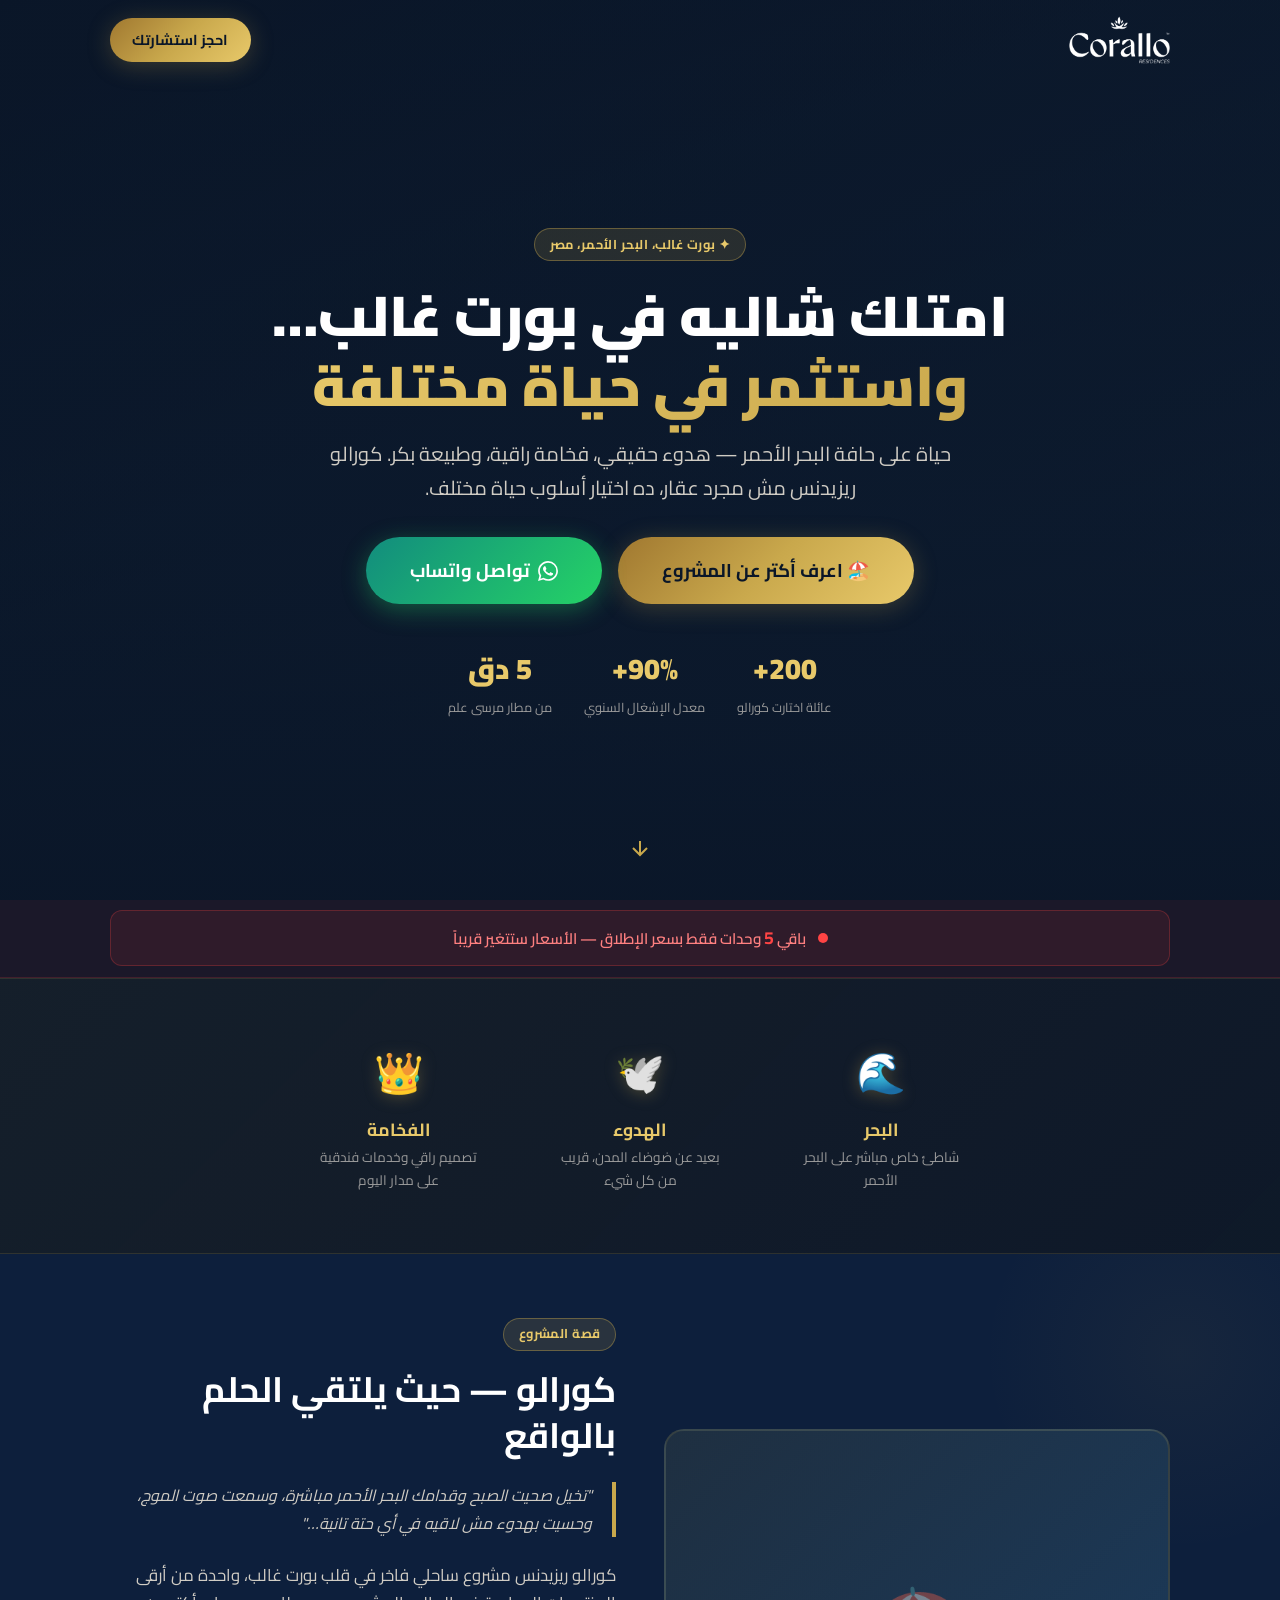
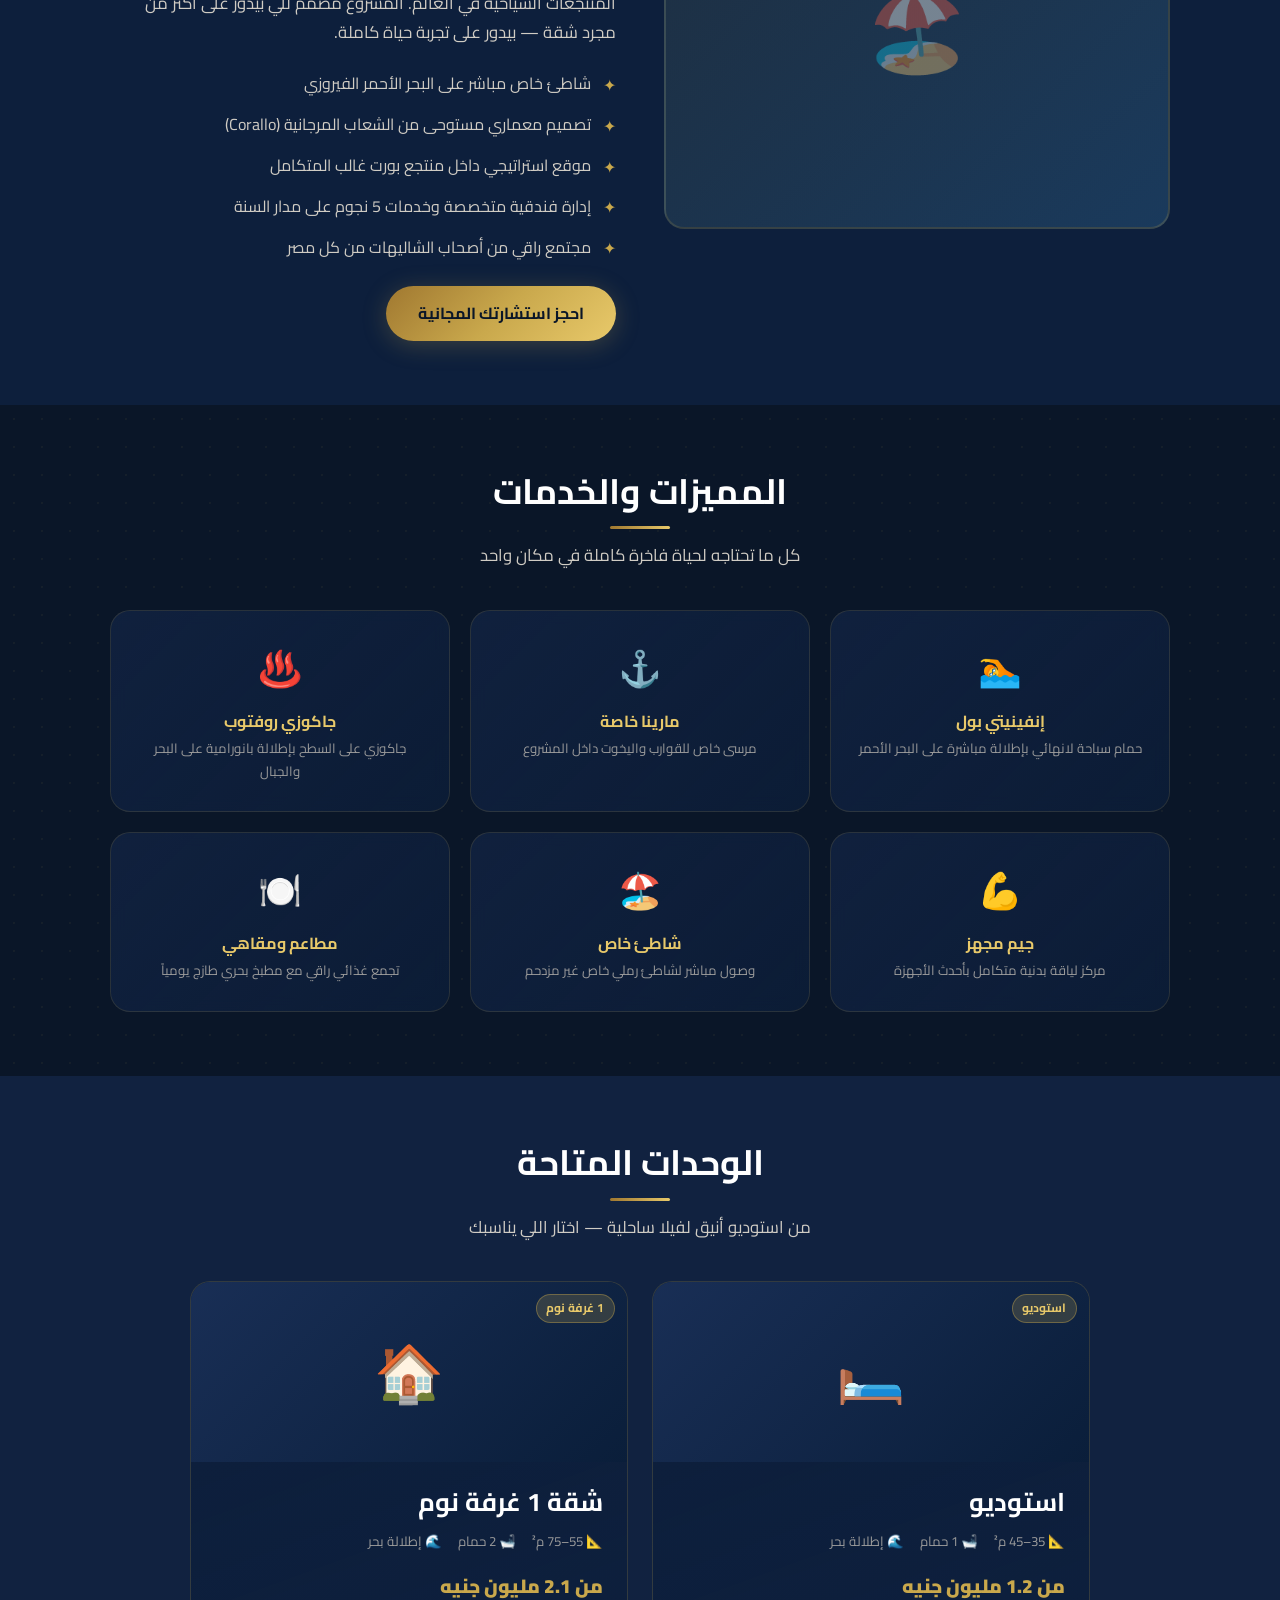
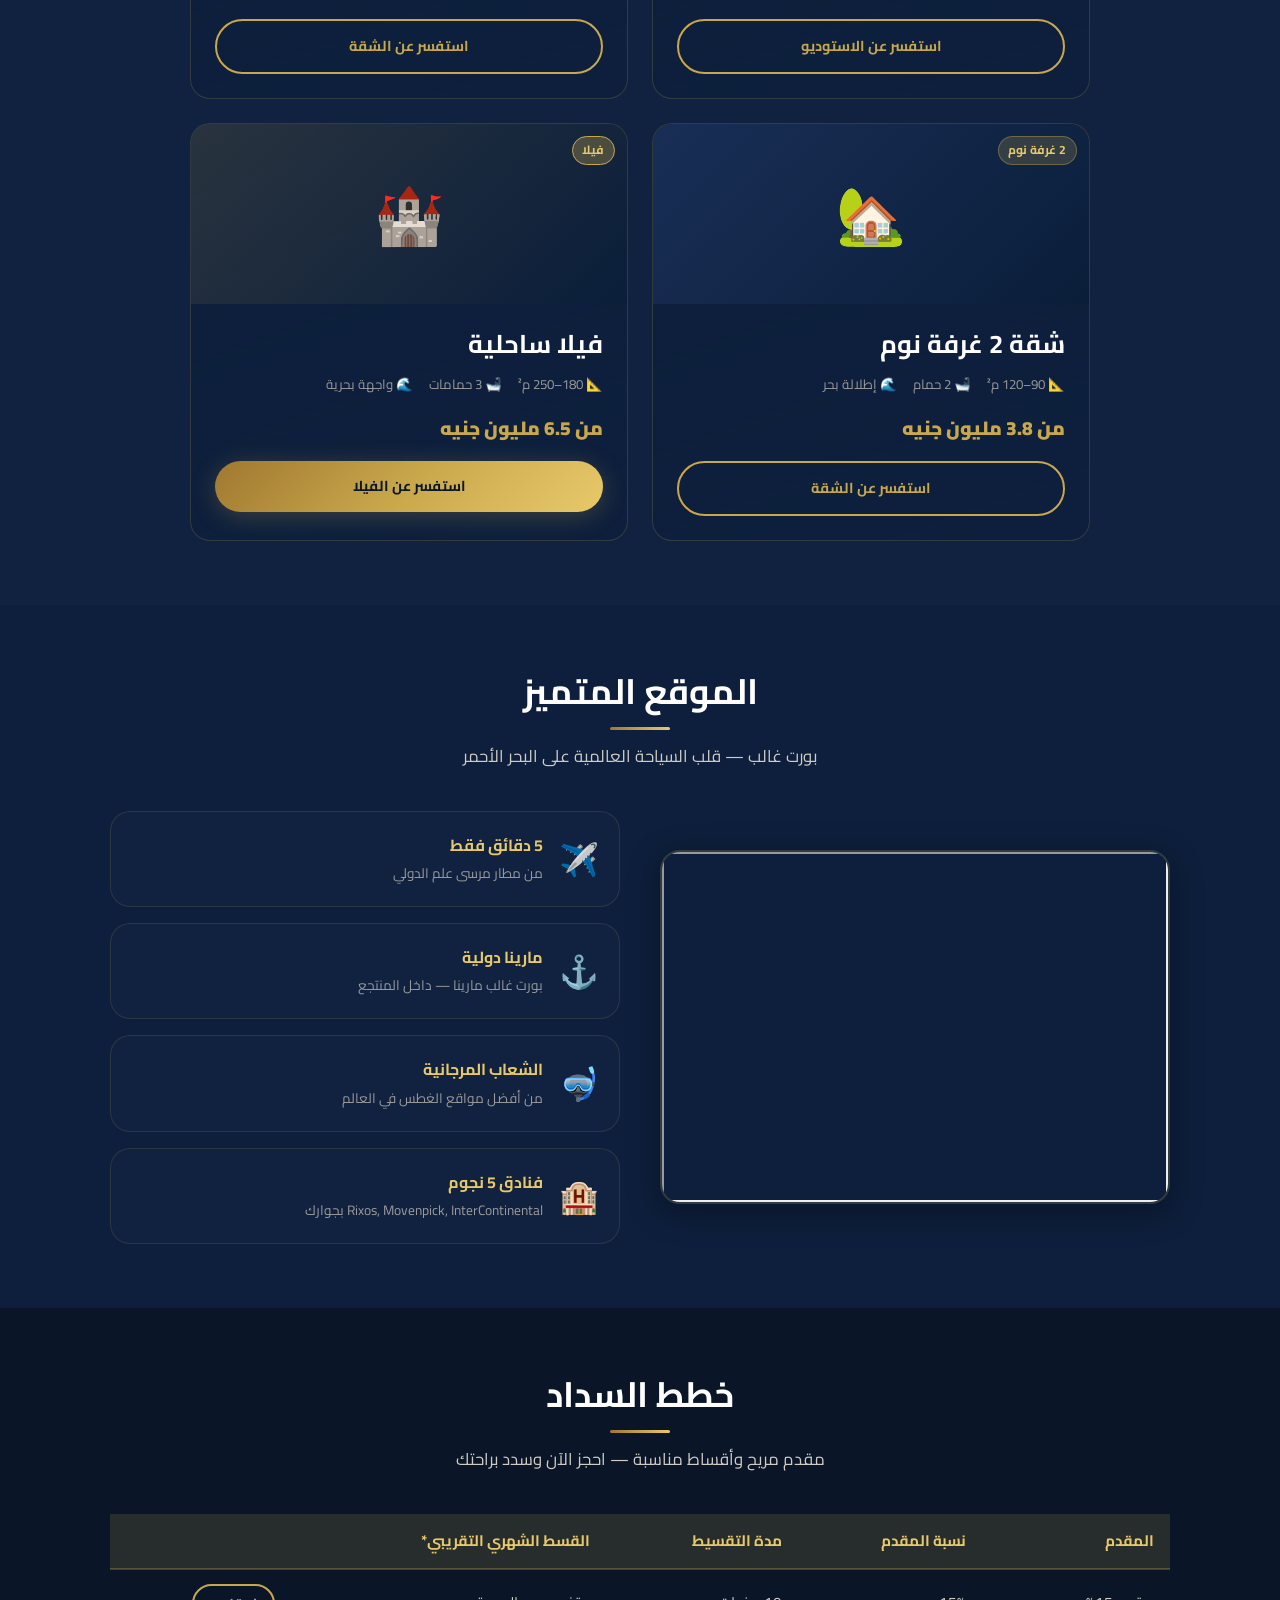
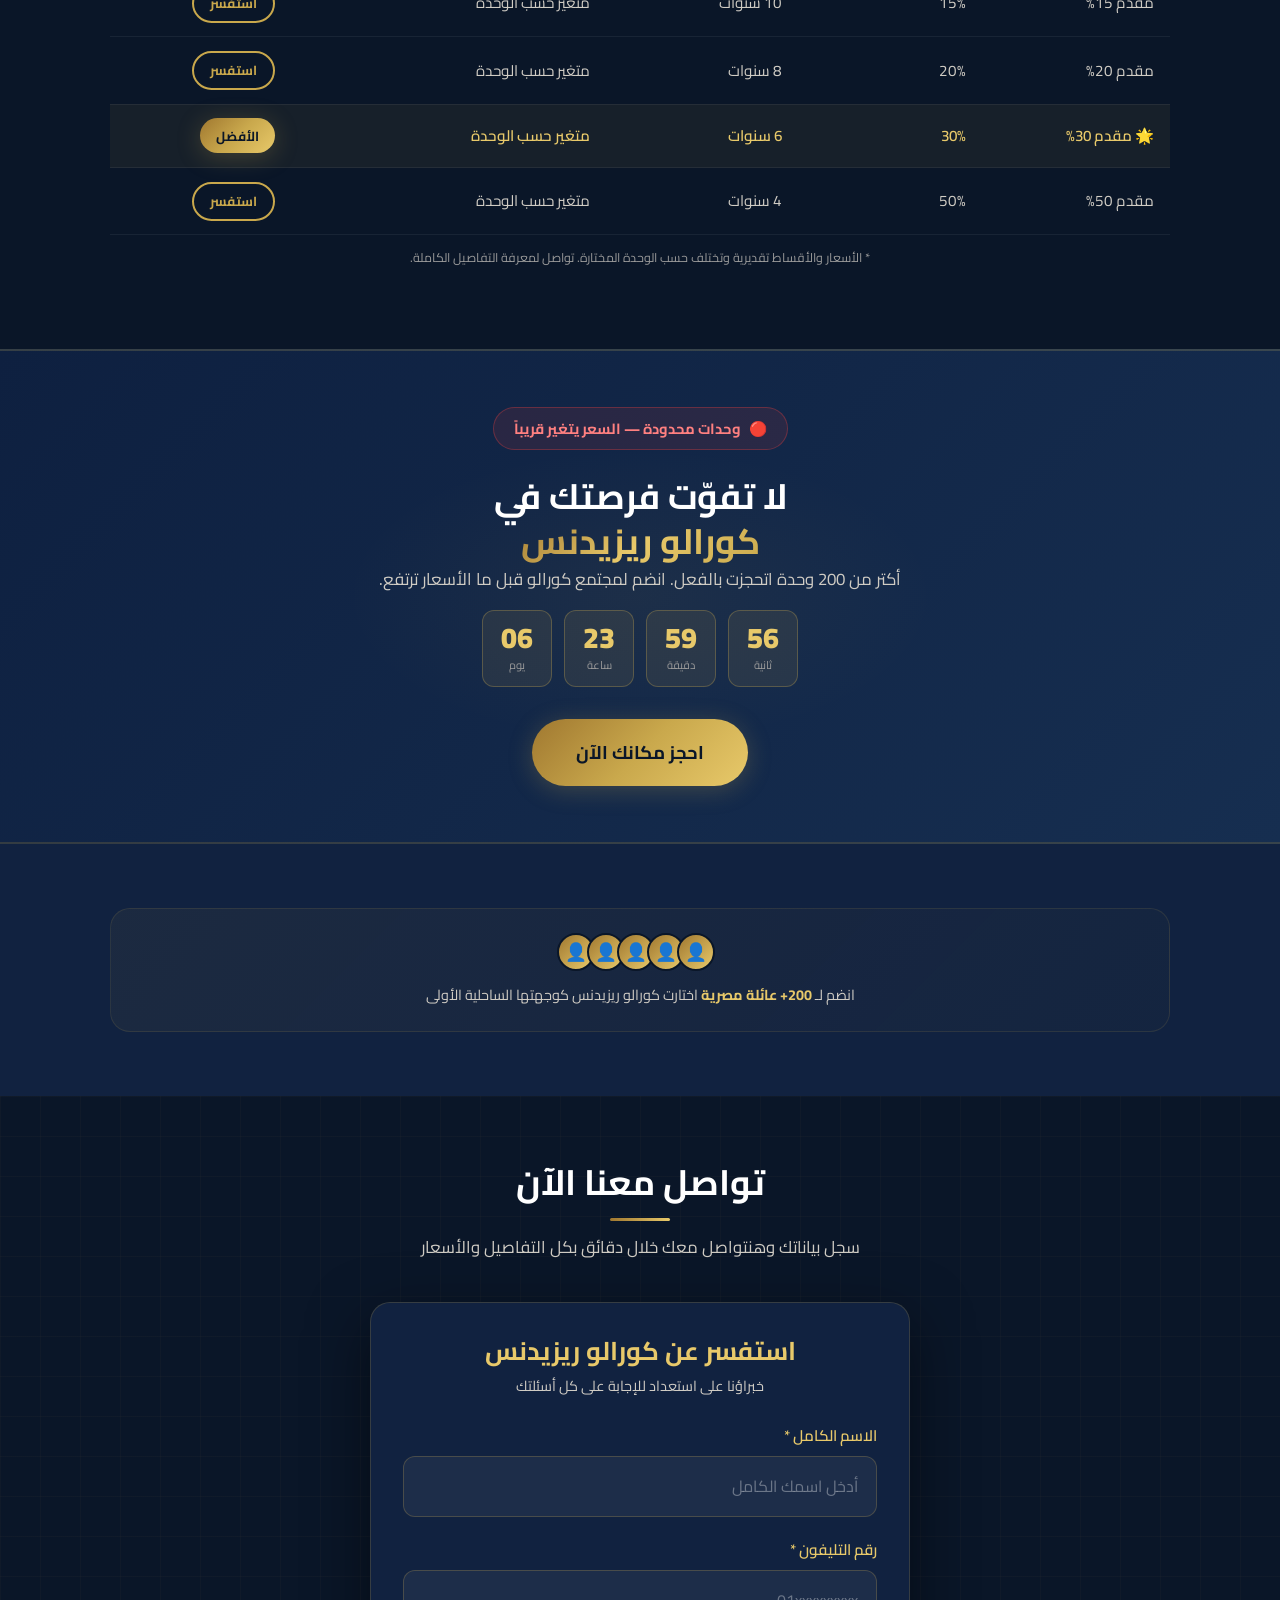
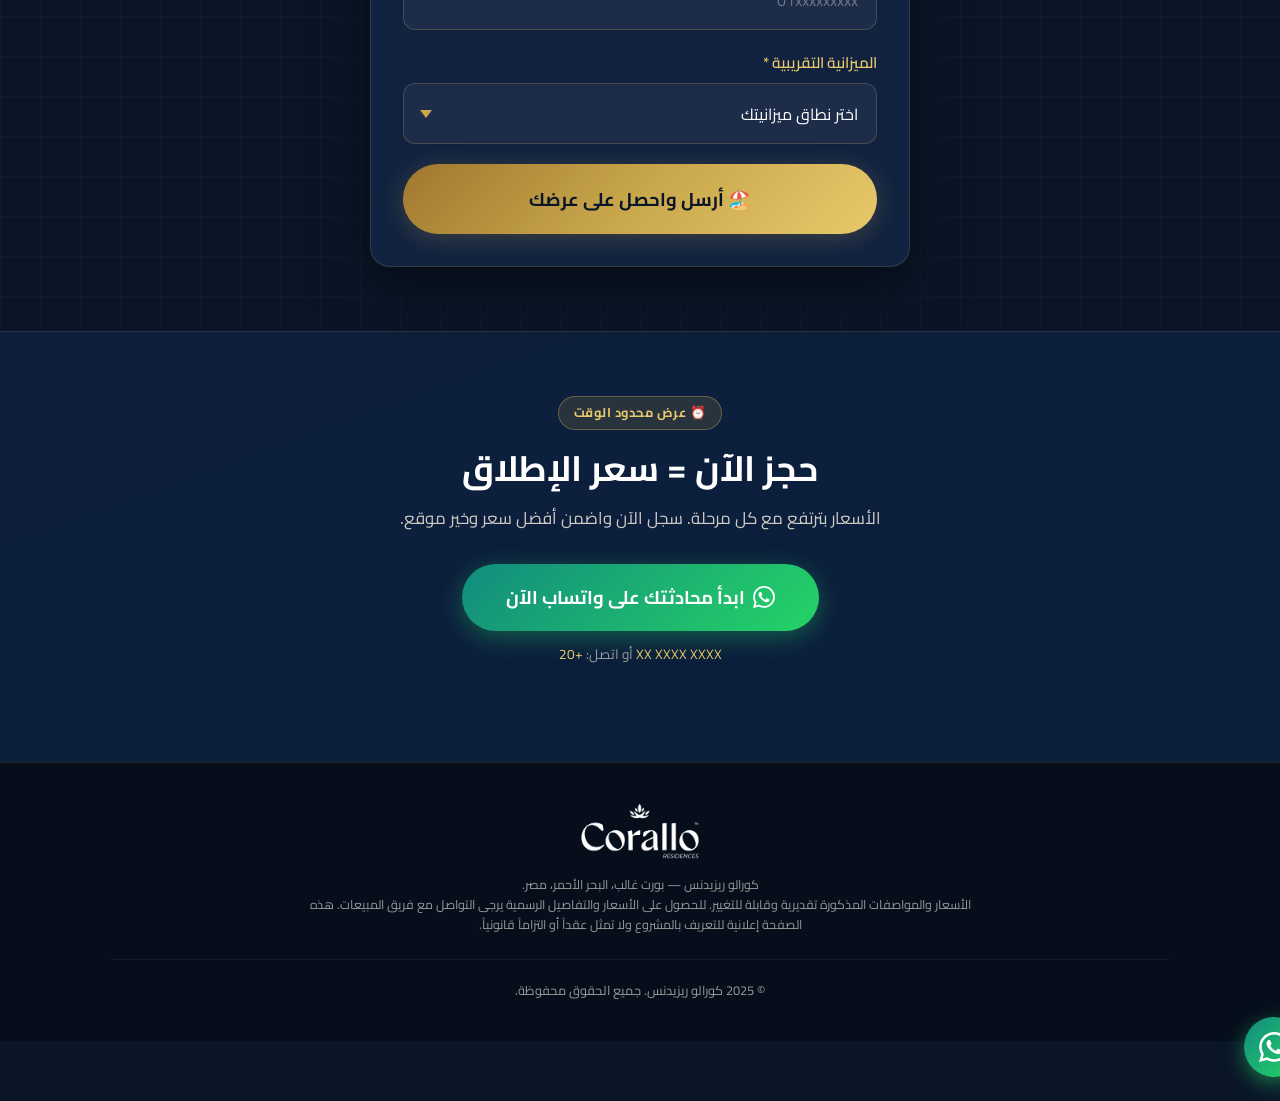
==== landing-a.html @ 67e03c85 "Initial commit: Corallo Residence full funnel Complete Facebook Ads → Landing Page → WhatsApp lead g" ====
<!DOCTYPE html>
<html lang="ar" dir="rtl" id="landing-a">
<head>
  <meta charset="UTF-8">
  <meta name="viewport" content="width=device-width, initial-scale=1.0">
  <title>كورالو ريزيدنس — امتلك شاليه على البحر الأحمر في بورت غالب</title>
  <meta name="description" content="كورالو ريزيدنس في بورت غالب — شاليهات فاخرة على البحر الأحمر. إنفينيتي بول، مارينا، جاكوزي روفتوب. خطط سداد مرنة تبدأ من 15%.">

  <!-- Facebook Pixel Preconnect -->
  <link rel="preconnect" href="https://connect.facebook.net">
  <!-- Google Fonts -->
  <link rel="preconnect" href="https://fonts.googleapis.com">
  <link rel="preconnect" href="https://fonts.gstatic.com" crossorigin>
  <link href="https://fonts.googleapis.com/css2?family=Cairo:wght@300;400;600;700;900&display=swap" rel="stylesheet">

  <!-- Stylesheets -->
  <link rel="stylesheet" href="css/base.css">
  <link rel="stylesheet" href="css/landing-a.css">

  <!-- Critical inline CSS for LCP -->
  <style>
    body { background: #0a1628; }
    .hero { min-height: 100vh; display: flex; align-items: center; }
    .navbar { position: fixed; top: 0; right: 0; left: 0; z-index: 900; padding: 1rem 0; }
  </style>
</head>
<body>

<!-- ========== NAVBAR ========== -->
<nav class="navbar" id="navbar">
  <div class="container">
    <div class="navbar-inner">
      <div class="navbar-logo">
        <a href="index.html">
          <img src="Corallo-Logo.png" alt="كورالو ريزيدنس" height="48" loading="eager">
        </a>
      </div>
      <div class="navbar-cta">
        <a href="#lead-form-section" class="btn btn-gold">احجز استشارتك</a>
      </div>
    </div>
  </div>
</nav>

<!-- ========== HERO ========== -->
<section class="hero" id="hero">
  <div class="hero-bg"></div>
  <div class="hero-overlay"></div>

  <div class="container">
    <div class="hero-content">
      <div class="hero-badge fade-up">
        <span class="badge badge-gold">✦ بورت غالب، البحر الأحمر، مصر</span>
      </div>

      <h1 class="hero-title fade-up">
        امتلك شاليه في بورت غالب…<br>
        <span class="highlight text-gradient">واستثمر في حياة مختلفة</span>
      </h1>

      <p class="hero-subtitle fade-up">
        حياة على حافة البحر الأحمر — هدوء حقيقي، فخامة راقية، وطبيعة بكر.
        كورالو ريزيدنس مش مجرد عقار، ده اختيار أسلوب حياة مختلف.
      </p>

      <div class="hero-cta-group fade-up">
        <a href="#lead-form-section" class="btn btn-gold btn-lg">
          🏖️ اعرف أكتر عن المشروع
        </a>
        <a href="#" class="btn btn-whatsapp btn-lg wa-btn" data-wa-message="أهلاً، شفت كورالو ريزيدنس وعايز أعرف أكتر عن الوحدات والحياة هناك">
          <svg viewBox="0 0 24 24" width="20" height="20" fill="currentColor"><path d="M17.472 14.382c-.297-.149-1.758-.867-2.03-.967-.273-.099-.471-.148-.67.15-.197.297-.767.966-.94 1.164-.173.199-.347.223-.644.075-.297-.15-1.255-.463-2.39-1.475-.883-.788-1.48-1.761-1.653-2.059-.173-.297-.018-.458.13-.606.134-.133.298-.347.446-.52.149-.174.198-.298.298-.497.099-.198.05-.371-.025-.52-.075-.149-.669-1.612-.916-2.207-.242-.579-.487-.5-.669-.51-.173-.008-.371-.01-.57-.01-.198 0-.52.074-.792.372-.272.297-1.04 1.016-1.04 2.479 0 1.462 1.065 2.875 1.213 3.074.149.198 2.096 3.2 5.077 4.487.709.306 1.262.489 1.694.625.712.227 1.36.195 1.871.118.571-.085 1.758-.719 2.006-1.413.248-.694.248-1.289.173-1.413-.074-.124-.272-.198-.57-.347m-5.421 7.403h-.004a9.87 9.87 0 01-5.031-1.378l-.361-.214-3.741.982.998-3.648-.235-.374a9.86 9.86 0 01-1.51-5.26c.001-5.45 4.436-9.884 9.888-9.884 2.64 0 5.122 1.03 6.988 2.898a9.825 9.825 0 012.893 6.994c-.003 5.45-4.437 9.884-9.885 9.884m8.413-18.297A11.815 11.815 0 0012.05 0C5.495 0 .16 5.335.157 11.892c0 2.096.547 4.142 1.588 5.945L.057 24l6.305-1.654a11.882 11.882 0 005.683 1.448h.005c6.554 0 11.89-5.335 11.893-11.893a11.821 11.821 0 00-3.48-8.413z"/></svg>
          تواصل واتساب
        </a>
      </div>

      <div class="hero-stats fade-up">
        <div class="hero-stat">
          <span class="num">200+</span>
          <span class="lbl">عائلة اختارت كورالو</span>
        </div>
        <div class="hero-stat">
          <span class="num">90%+</span>
          <span class="lbl">معدل الإشغال السنوي</span>
        </div>
        <div class="hero-stat">
          <span class="num">5 دق</span>
          <span class="lbl">من مطار مرسى علم</span>
        </div>
      </div>
    </div>
  </div>

  <!-- Scroll indicator -->
  <div style="position:absolute;bottom:2rem;left:50%;transform:translateX(-50%);z-index:2;animation:bounce2 2s infinite;">
    <svg width="24" height="24" fill="none" stroke="#c9a84c" stroke-width="2" viewBox="0 0 24 24">
      <path d="M12 5v14M5 12l7 7 7-7"/>
    </svg>
  </div>
  <style>
    @keyframes bounce2 { 0%,100%{transform:translateX(-50%) translateY(0)} 50%{transform:translateX(-50%) translateY(8px)} }
  </style>
</section>

<!-- ========== SCARCITY BAR ========== -->
<div style="background:rgba(220,60,60,0.08);border-bottom:1px solid rgba(220,60,60,0.2);padding:0.65rem 0;">
  <div class="container">
    <div class="scarcity-bar" style="justify-content:center;">
      <span class="dot"></span>
      <span>باقي <strong id="units-left" style="color:#ff4444;font-size:1.1rem;">7</strong> وحدات فقط بسعر الإطلاق — الأسعار ستتغير قريباً</span>
    </div>
  </div>
</div>

<!-- ========== DREAM BAR ========== -->
<section class="dream-bar fade-up">
  <div class="container">
    <div class="grid-3 dream-bar-grid">
      <div class="dream-item">
        <span class="dream-emoji">🌊</span>
        <h4>البحر</h4>
        <p>شاطئ خاص مباشر على البحر الأحمر</p>
      </div>
      <div class="dream-item">
        <span class="dream-emoji">🕊️</span>
        <h4>الهدوء</h4>
        <p>بعيد عن ضوضاء المدن، قريب من كل شيء</p>
      </div>
      <div class="dream-item">
        <span class="dream-emoji">👑</span>
        <h4>الفخامة</h4>
        <p>تصميم راقي وخدمات فندقية على مدار اليوم</p>
      </div>
    </div>
  </div>
</section>

<!-- ========== STORY SECTION ========== -->
<section class="section story-section" id="story">
  <div class="container">
    <div class="story-grid">
      <div class="story-image fade-up">
        <div class="story-image-placeholder">🏖️</div>
      </div>
      <div class="story-content fade-up">
        <span class="badge badge-gold" style="margin-bottom:1rem;display:inline-block;">قصة المشروع</span>
        <h2>كورالو — حيث يلتقي الحلم بالواقع</h2>

        <blockquote>
          "تخيل صحيت الصبح وقدامك البحر الأحمر مباشرة، وسمعت صوت الموج، وحسيت بهدوء مش لاقيه في أي حتة تانية…"
        </blockquote>

        <p>
          كورالو ريزيدنس مشروع ساحلي فاخر في قلب بورت غالب، واحدة من أرقى المنتجعات السياحية في العالم.
          المشروع مصمم للي بيدور على أكتر من مجرد شقة — بيدور على تجربة حياة كاملة.
        </p>

        <ul class="story-bullets">
          <li>شاطئ خاص مباشر على البحر الأحمر الفيروزي</li>
          <li>تصميم معماري مستوحى من الشعاب المرجانية (Corallo)</li>
          <li>موقع استراتيجي داخل منتجع بورت غالب المتكامل</li>
          <li>إدارة فندقية متخصصة وخدمات 5 نجوم على مدار السنة</li>
          <li>مجتمع راقي من أصحاب الشاليهات من كل مصر</li>
        </ul>

        <a href="#lead-form-section" class="btn btn-gold">احجز استشارتك المجانية</a>
      </div>
    </div>
  </div>
</section>

<!-- ========== FEATURES ========== -->
<section class="section features-section" id="features">
  <div class="container">
    <div class="section-title fade-up">
      <h2>المميزات والخدمات</h2>
      <div class="gold-line"></div>
      <p>كل ما تحتاجه لحياة فاخرة كاملة في مكان واحد</p>
    </div>

    <div class="feature-grid fade-up">
      <div class="feature-card-a">
        <span class="icon">🏊</span>
        <h4>إنفينيتي بول</h4>
        <p>حمام سباحة لانهائي بإطلالة مباشرة على البحر الأحمر</p>
      </div>
      <div class="feature-card-a">
        <span class="icon">⚓</span>
        <h4>مارينا خاصة</h4>
        <p>مرسى خاص للقوارب واليخوت داخل المشروع</p>
      </div>
      <div class="feature-card-a">
        <span class="icon">♨️</span>
        <h4>جاكوزي روفتوب</h4>
        <p>جاكوزي على السطح بإطلالة بانورامية على البحر والجبال</p>
      </div>
      <div class="feature-card-a">
        <span class="icon">💪</span>
        <h4>جيم مجهز</h4>
        <p>مركز لياقة بدنية متكامل بأحدث الأجهزة</p>
      </div>
      <div class="feature-card-a">
        <span class="icon">🏖️</span>
        <h4>شاطئ خاص</h4>
        <p>وصول مباشر لشاطئ رملي خاص غير مزدحم</p>
      </div>
      <div class="feature-card-a">
        <span class="icon">🍽️</span>
        <h4>مطاعم ومقاهي</h4>
        <p>تجمع غذائي راقي مع مطبخ بحري طازج يومياً</p>
      </div>
    </div>
  </div>
</section>

<!-- ========== UNITS ========== -->
<section class="section units-section-a" id="units">
  <div class="container">
    <div class="section-title fade-up">
      <h2>الوحدات المتاحة</h2>
      <div class="gold-line"></div>
      <p>من استوديو أنيق لفيلا ساحلية — اختار اللي يناسبك</p>
    </div>

    <div class="grid-2 fade-up" style="max-width:900px;margin:0 auto;">
      <!-- Studio -->
      <div class="unit-card-a">
        <div class="unit-hero-img">
          <span>🛏️</span>
          <span class="unit-type-badge">استوديو</span>
        </div>
        <div class="unit-info">
          <h3>استوديو</h3>
          <div class="unit-details">
            <span class="unit-detail">📐 35–45 م²</span>
            <span class="unit-detail">🛁 1 حمام</span>
            <span class="unit-detail">🌊 إطلالة بحر</span>
          </div>
          <span class="unit-price-a">من 1.2 مليون جنيه</span>
          <a href="#lead-form-section" class="btn btn-outline-gold btn-block" style="font-size:0.9rem;">استفسر عن الاستوديو</a>
        </div>
      </div>

      <!-- 1BR -->
      <div class="unit-card-a">
        <div class="unit-hero-img">
          <span>🏠</span>
          <span class="unit-type-badge">1 غرفة نوم</span>
        </div>
        <div class="unit-info">
          <h3>شقة 1 غرفة نوم</h3>
          <div class="unit-details">
            <span class="unit-detail">📐 55–75 م²</span>
            <span class="unit-detail">🛁 2 حمام</span>
            <span class="unit-detail">🌊 إطلالة بحر</span>
          </div>
          <span class="unit-price-a">من 2.1 مليون جنيه</span>
          <a href="#lead-form-section" class="btn btn-outline-gold btn-block" style="font-size:0.9rem;">استفسر عن الشقة</a>
        </div>
      </div>

      <!-- 2BR -->
      <div class="unit-card-a">
        <div class="unit-hero-img">
          <span>🏡</span>
          <span class="unit-type-badge">2 غرفة نوم</span>
        </div>
        <div class="unit-info">
          <h3>شقة 2 غرفة نوم</h3>
          <div class="unit-details">
            <span class="unit-detail">📐 90–120 م²</span>
            <span class="unit-detail">🛁 2 حمام</span>
            <span class="unit-detail">🌊 إطلالة بحر</span>
          </div>
          <span class="unit-price-a">من 3.8 مليون جنيه</span>
          <a href="#lead-form-section" class="btn btn-outline-gold btn-block" style="font-size:0.9rem;">استفسر عن الشقة</a>
        </div>
      </div>

      <!-- Villa -->
      <div class="unit-card-a">
        <div class="unit-hero-img" style="background:linear-gradient(135deg,rgba(201,168,76,0.15),rgba(10,30,58,0.95));">
          <span>🏰</span>
          <span class="unit-type-badge" style="background:rgba(201,168,76,0.3);border-color:var(--gold);">فيلا</span>
        </div>
        <div class="unit-info">
          <h3>فيلا ساحلية</h3>
          <div class="unit-details">
            <span class="unit-detail">📐 180–250 م²</span>
            <span class="unit-detail">🛁 3 حمامات</span>
            <span class="unit-detail">🌊 واجهة بحرية</span>
          </div>
          <span class="unit-price-a">من 6.5 مليون جنيه</span>
          <a href="#lead-form-section" class="btn btn-gold btn-block" style="font-size:0.9rem;">استفسر عن الفيلا</a>
        </div>
      </div>
    </div>
  </div>
</section>

<!-- ========== LOCATION ========== -->
<section class="section" id="location" style="background:var(--navy-mid);">
  <div class="container">
    <div class="section-title fade-up">
      <h2>الموقع المتميز</h2>
      <div class="gold-line"></div>
      <p>بورت غالب — قلب السياحة العالمية على البحر الأحمر</p>
    </div>

    <div class="grid-2 fade-up" style="align-items:center;gap:2.5rem;">
      <div>
        <div class="map-container">
          <iframe
            src="https://www.google.com/maps/embed?pb=!1m18!1m12!1m3!1d14253.7!2d34.6450!3d25.0671!2m3!1f0!2f0!3f0!3m2!1i1024!2i768!4f13.1!3m3!1m2!1s0x1607e5a8fcd2cf4f%3A0x!2sPort+Ghalib%2C+Egypt!5e0!3m2!1sar!2seg!4v1"
            loading="lazy"
            allowfullscreen
            referrerpolicy="no-referrer-when-downgrade"
            title="موقع بورت غالب">
          </iframe>
        </div>
      </div>

      <div>
        <div style="display:flex;flex-direction:column;gap:1rem;">
          <div class="card" style="padding:1.25rem;">
            <div style="display:flex;align-items:center;gap:1rem;">
              <span style="font-size:2rem;">✈️</span>
              <div>
                <strong style="color:var(--gold-light);display:block;">5 دقائق فقط</strong>
                <span style="font-size:0.85rem;color:var(--gray);">من مطار مرسى علم الدولي</span>
              </div>
            </div>
          </div>
          <div class="card" style="padding:1.25rem;">
            <div style="display:flex;align-items:center;gap:1rem;">
              <span style="font-size:2rem;">⚓</span>
              <div>
                <strong style="color:var(--gold-light);display:block;">مارينا دولية</strong>
                <span style="font-size:0.85rem;color:var(--gray);">بورت غالب مارينا — داخل المنتجع</span>
              </div>
            </div>
          </div>
          <div class="card" style="padding:1.25rem;">
            <div style="display:flex;align-items:center;gap:1rem;">
              <span style="font-size:2rem;">🤿</span>
              <div>
                <strong style="color:var(--gold-light);display:block;">الشعاب المرجانية</strong>
                <span style="font-size:0.85rem;color:var(--gray);">من أفضل مواقع الغطس في العالم</span>
              </div>
            </div>
          </div>
          <div class="card" style="padding:1.25rem;">
            <div style="display:flex;align-items:center;gap:1rem;">
              <span style="font-size:2rem;">🏨</span>
              <div>
                <strong style="color:var(--gold-light);display:block;">فنادق 5 نجوم</strong>
                <span style="font-size:0.85rem;color:var(--gray);">Rixos, Movenpick, InterContinental بجوارك</span>
              </div>
            </div>
          </div>
        </div>
      </div>
    </div>
  </div>
</section>

<!-- ========== PAYMENT PLANS ========== -->
<section class="section payment-section" id="payment-plans">
  <div class="container">
    <div class="section-title fade-up">
      <h2>خطط السداد</h2>
      <div class="gold-line"></div>
      <p>مقدم مريح وأقساط مناسبة — احجز الآن وسدد براحتك</p>
    </div>

    <div style="overflow-x:auto;" class="fade-up">
      <table class="payment-table">
        <thead>
          <tr>
            <th>المقدم</th>
            <th>نسبة المقدم</th>
            <th>مدة التقسيط</th>
            <th>القسط الشهري التقريبي*</th>
            <th></th>
          </tr>
        </thead>
        <tbody>
          <tr>
            <td>مقدم 15%</td>
            <td>15%</td>
            <td>10 سنوات</td>
            <td>متغير حسب الوحدة</td>
            <td><a href="#lead-form-section" class="btn btn-outline-gold" style="padding:0.4rem 1rem;font-size:0.82rem;">استفسر</a></td>
          </tr>
          <tr>
            <td>مقدم 20%</td>
            <td>20%</td>
            <td>8 سنوات</td>
            <td>متغير حسب الوحدة</td>
            <td><a href="#lead-form-section" class="btn btn-outline-gold" style="padding:0.4rem 1rem;font-size:0.82rem;">استفسر</a></td>
          </tr>
          <tr class="highlight">
            <td>🌟 مقدم 30%</td>
            <td>30%</td>
            <td>6 سنوات</td>
            <td>متغير حسب الوحدة</td>
            <td><a href="#lead-form-section" class="btn btn-gold" style="padding:0.4rem 1rem;font-size:0.82rem;">الأفضل</a></td>
          </tr>
          <tr>
            <td>مقدم 50%</td>
            <td>50%</td>
            <td>4 سنوات</td>
            <td>متغير حسب الوحدة</td>
            <td><a href="#lead-form-section" class="btn btn-outline-gold" style="padding:0.4rem 1rem;font-size:0.82rem;">استفسر</a></td>
          </tr>
        </tbody>
      </table>
    </div>
    <p style="font-size:0.78rem;color:var(--gray);text-align:center;margin-top:0.75rem;">* الأسعار والأقساط تقديرية وتختلف حسب الوحدة المختارة. تواصل لمعرفة التفاصيل الكاملة.</p>
  </div>
</section>

<!-- ========== CTA MID ========== -->
<section class="cta-mid-a" id="cta-mid">
  <div class="container">
    <div class="urgency-counter">
      <span>🔴</span>
      <span>وحدات محدودة — السعر يتغير قريباً</span>
    </div>

    <h2 class="fade-up">لا تفوّت فرصتك في<br><span class="text-gradient">كورالو ريزيدنس</span></h2>
    <p class="fade-up">أكتر من 200 وحدة اتحجزت بالفعل. انضم لمجتمع كورالو قبل ما الأسعار ترتفع.</p>

    <!-- Countdown Timer -->
    <div class="countdown-wrap fade-up" id="countdown">
      <div class="countdown-item">
        <span class="num" id="cd-days">--</span>
        <span class="lbl">يوم</span>
      </div>
      <div class="countdown-item">
        <span class="num" id="cd-hours">--</span>
        <span class="lbl">ساعة</span>
      </div>
      <div class="countdown-item">
        <span class="num" id="cd-mins">--</span>
        <span class="lbl">دقيقة</span>
      </div>
      <div class="countdown-item">
        <span class="num" id="cd-secs">--</span>
        <span class="lbl">ثانية</span>
      </div>
    </div>

    <div style="margin-top:2rem;" class="fade-up">
      <a href="#lead-form-section" class="btn btn-gold btn-lg">احجز مكانك الآن</a>
    </div>
  </div>
</section>

<!-- ========== SOCIAL PROOF ========== -->
<div style="padding:2rem 0;background:var(--navy-light);">
  <div class="container">
    <div class="social-proof-band fade-up">
      <div class="avatars">
        <div class="avatar">👤</div>
        <div class="avatar">👤</div>
        <div class="avatar">👤</div>
        <div class="avatar">👤</div>
        <div class="avatar">👤</div>
      </div>
      <p>انضم لـ <strong>200+ عائلة مصرية</strong> اختارت كورالو ريزيدنس كوجهتها الساحلية الأولى</p>
    </div>
  </div>
</div>

<!-- ========== LEAD FORM ========== -->
<section class="section form-section-a" id="lead-form-section">
  <div class="container">
    <div class="section-title fade-up">
      <h2>تواصل معنا الآن</h2>
      <div class="gold-line"></div>
      <p>سجل بياناتك وهنتواصل معك خلال دقائق بكل التفاصيل والأسعار</p>
    </div>

    <div class="lead-form-wrap fade-up">
      <h3>استفسر عن كورالو ريزيدنس</h3>
      <p>خبراؤنا على استعداد للإجابة على كل أسئلتك</p>

      <div id="form-inner">
        <form id="lead-form" novalidate>
          <input type="hidden" name="_subject" value="عميل جديد - كورالو ريزيدنس">
          <input type="hidden" name="_captcha" value="false">
          <input type="hidden" name="variant" value="a">

          <div class="form-group">
            <label class="form-label" for="lead-name">الاسم الكامل *</label>
            <input
              type="text"
              id="lead-name"
              name="name"
              class="form-control"
              placeholder="أدخل اسمك الكامل"
              required
              autocomplete="name"
            >
            <span class="form-error" id="lead-name-error"></span>
          </div>

          <div class="form-group">
            <label class="form-label" for="lead-phone">رقم التليفون *</label>
            <input
              type="tel"
              id="lead-phone"
              name="phone"
              class="form-control"
              placeholder="01xxxxxxxxx"
              required
              autocomplete="tel"
              inputmode="tel"
            >
            <span class="form-error" id="lead-phone-error"></span>
          </div>

          <div class="form-group">
            <label class="form-label" for="lead-budget">الميزانية التقريبية *</label>
            <select id="lead-budget" name="budget" class="form-control" required>
              <option value="">اختر نطاق ميزانيتك</option>
              <option value="less-2m">أقل من 2 مليون</option>
              <option value="2-4m">2 — 4 مليون</option>
              <option value="4-7m">4 — 7 مليون</option>
              <option value="more-7m">أكثر من 7 مليون</option>
            </select>
            <span class="form-error" id="lead-budget-error"></span>
          </div>

          <button type="submit" class="btn btn-gold btn-block btn-lg" style="margin-top:0.5rem;">
            🏖️ أرسل واحصل على عرضك
          </button>
        </form>
      </div>

      <!-- Success message (shown after submit) -->
      <div id="form-success-msg" class="form-success">
        <div class="check-icon">✅</div>
        <h3>تم استلام بياناتك!</h3>
        <p>شكراً لاهتمامك. فريقنا سيتواصل معك خلال دقائق.</p>
        <a href="#" class="btn btn-whatsapp btn-lg wa-btn" style="margin-top:1rem;" data-wa-message="أهلاً، أنا سجلت في كورالو ريزيدنس وعايز أعرف أكتر">
          تواصل مباشرة على واتساب
        </a>
      </div>
    </div>
  </div>
</section>

<!-- ========== FINAL CTA ========== -->
<section class="final-cta-a">
  <div class="container">
    <span class="badge badge-gold" style="margin-bottom:1rem;display:inline-block;">⏰ عرض محدود الوقت</span>
    <h2 class="fade-up">حجز الآن = سعر الإطلاق</h2>
    <p class="fade-up" style="max-width:500px;margin:0 auto 2rem;">الأسعار بترتفع مع كل مرحلة. سجل الآن واضمن أفضل سعر وخير موقع.</p>

    <a href="#" class="btn btn-whatsapp btn-lg wa-btn" data-wa-message="أهلاً، شفت كورالو ريزيدنس وعايز أعرف أكتر عن الوحدات والحياة هناك">
      <svg viewBox="0 0 24 24" width="22" height="22" fill="currentColor"><path d="M17.472 14.382c-.297-.149-1.758-.867-2.03-.967-.273-.099-.471-.148-.67.15-.197.297-.767.966-.94 1.164-.173.199-.347.223-.644.075-.297-.15-1.255-.463-2.39-1.475-.883-.788-1.48-1.761-1.653-2.059-.173-.297-.018-.458.13-.606.134-.133.298-.347.446-.52.149-.174.198-.298.298-.497.099-.198.05-.371-.025-.52-.075-.149-.669-1.612-.916-2.207-.242-.579-.487-.5-.669-.51-.173-.008-.371-.01-.57-.01-.198 0-.52.074-.792.372-.272.297-1.04 1.016-1.04 2.479 0 1.462 1.065 2.875 1.213 3.074.149.198 2.096 3.2 5.077 4.487.709.306 1.262.489 1.694.625.712.227 1.36.195 1.871.118.571-.085 1.758-.719 2.006-1.413.248-.694.248-1.289.173-1.413-.074-.124-.272-.198-.57-.347m-5.421 7.403h-.004a9.87 9.87 0 01-5.031-1.378l-.361-.214-3.741.982.998-3.648-.235-.374a9.86 9.86 0 01-1.51-5.26c.001-5.45 4.436-9.884 9.888-9.884 2.64 0 5.122 1.03 6.988 2.898a9.825 9.825 0 012.893 6.994c-.003 5.45-4.437 9.884-9.885 9.884m8.413-18.297A11.815 11.815 0 0012.05 0C5.495 0 .16 5.335.157 11.892c0 2.096.547 4.142 1.588 5.945L.057 24l6.305-1.654a11.882 11.882 0 005.683 1.448h.005c6.554 0 11.89-5.335 11.893-11.893a11.821 11.821 0 00-3.48-8.413z"/></svg>
      ابدأ محادثتك على واتساب الآن
    </a>

    <p class="wa-number">أو اتصل: <a href="tel:+20XXXXXXXXXX" style="color:var(--gold-light);">+20 XX XXXX XXXX</a></p>
  </div>
</section>

<!-- ========== FOOTER ========== -->
<footer class="footer">
  <div class="container">
    <img src="Corallo-Logo.png" alt="كورالو ريزيدنس" class="footer-logo" loading="lazy">
    <p class="footer-disclaimer">
      كورالو ريزيدنس — بورت غالب، البحر الأحمر، مصر.<br>
      الأسعار والمواصفات المذكورة تقديرية وقابلة للتغيير. للحصول على الأسعار والتفاصيل الرسمية يرجى التواصل مع فريق المبيعات.
      هذه الصفحة إعلانية للتعريف بالمشروع ولا تمثل عقداً أو التزاماً قانونياً.
    </p>
    <p class="footer-copy">© 2025 كورالو ريزيدنس. جميع الحقوق محفوظة.</p>
  </div>
</footer>

<!-- ========== FLOATING WHATSAPP ========== -->
<a href="#" class="wa-float" aria-label="تواصل على واتساب" data-wa-btn>
  <svg viewBox="0 0 24 24" xmlns="http://www.w3.org/2000/svg">
    <path d="M17.472 14.382c-.297-.149-1.758-.867-2.03-.967-.273-.099-.471-.148-.67.15-.197.297-.767.966-.94 1.164-.173.199-.347.223-.644.075-.297-.15-1.255-.463-2.39-1.475-.883-.788-1.48-1.761-1.653-2.059-.173-.297-.018-.458.13-.606.134-.133.298-.347.446-.52.149-.174.198-.298.298-.497.099-.198.05-.371-.025-.52-.075-.149-.669-1.612-.916-2.207-.242-.579-.487-.5-.669-.51-.173-.008-.371-.01-.57-.01-.198 0-.52.074-.792.372-.272.297-1.04 1.016-1.04 2.479 0 1.462 1.065 2.875 1.213 3.074.149.198 2.096 3.2 5.077 4.487.709.306 1.262.489 1.694.625.712.227 1.36.195 1.871.118.571-.085 1.758-.719 2.006-1.413.248-.694.248-1.289.173-1.413-.074-.124-.272-.198-.57-.347m-5.421 7.403h-.004a9.87 9.87 0 01-5.031-1.378l-.361-.214-3.741.982.998-3.648-.235-.374a9.86 9.86 0 01-1.51-5.26c.001-5.45 4.436-9.884 9.888-9.884 2.64 0 5.122 1.03 6.988 2.898a9.825 9.825 0 012.893 6.994c-.003 5.45-4.437 9.884-9.885 9.884m8.413-18.297A11.815 11.815 0 0012.05 0C5.495 0 .16 5.335.157 11.892c0 2.096.547 4.142 1.588 5.945L.057 24l6.305-1.654a11.882 11.882 0 005.683 1.448h.005c6.554 0 11.89-5.335 11.893-11.893a11.821 11.821 0 00-3.48-8.413z"/>
  </svg>
</a>

<!-- ========== SCRIPTS ========== -->
<script src="js/pixel.js"></script>
<script src="js/whatsapp.js"></script>
<script src="js/form.js"></script>

<script>
// ---- Navbar scroll effect ----
window.addEventListener('scroll', function() {
  var nav = document.getElementById('navbar');
  if (window.scrollY > 60) nav.classList.add('scrolled');
  else nav.classList.remove('scrolled');
});

// ---- Fade-up on scroll ----
var fadeEls = document.querySelectorAll('.fade-up');
var fadeObserver = new IntersectionObserver(function(entries) {
  entries.forEach(function(e) {
    if (e.isIntersecting) {
      e.target.classList.add('visible');
      fadeObserver.unobserve(e.target);
    }
  });
}, { threshold: 0.12 });
fadeEls.forEach(function(el) { fadeObserver.observe(el); });

// ---- Countdown Timer (7 days from now) ----
(function() {
  var end = new Date();
  end.setDate(end.getDate() + 7);

  function tick() {
    var now = new Date();
    var diff = end - now;
    if (diff <= 0) {
      document.getElementById('countdown').innerHTML = '<p style="color:var(--gold)">انتهى العرض!</p>';
      return;
    }
    var days  = Math.floor(diff / 864e5);
    var hours = Math.floor((diff % 864e5) / 36e5);
    var mins  = Math.floor((diff % 36e5) / 6e4);
    var secs  = Math.floor((diff % 6e4) / 1e3);

    document.getElementById('cd-days').textContent  = String(days).padStart(2,'0');
    document.getElementById('cd-hours').textContent = String(hours).padStart(2,'0');
    document.getElementById('cd-mins').textContent  = String(mins).padStart(2,'0');
    document.getElementById('cd-secs').textContent  = String(secs).padStart(2,'0');
  }
  tick();
  setInterval(tick, 1000);
})();

// ---- Units counter animation ----
(function() {
  var el = document.getElementById('units-left');
  if (!el) return;
  var stored = localStorage.getItem('corallo_units_left');
  if (stored) { el.textContent = stored; return; }
  var count = Math.floor(Math.random() * 4) + 5; // 5–8
  el.textContent = count;
  localStorage.setItem('corallo_units_left', count);
})();

// Store variant
localStorage.setItem('corallo_variant', 'a');
</script>

</body>
</html>
---- css/base.css ----
/* ============================================
   BASE.CSS — Corallo Residence Shared Styles
   Luxury Dark Blue + Gold | Arabic RTL
   ============================================ */

/* ---- Google Fonts ---- */
@import url('https://fonts.googleapis.com/css2?family=Cairo:wght@300;400;600;700;900&display=swap');

/* ---- CSS Variables ---- */
:root {
  --navy:       #0a1628;
  --navy-light: #112240;
  --navy-mid:   #0d1f3c;
  --gold:       #c9a84c;
  --gold-light: #e8c96a;
  --gold-dark:  #a07830;
  --white:      #ffffff;
  --off-white:  #f5f0e8;
  --gray-light: #e8e4dc;
  --gray:       #9a9a9a;
  --text-body:  #d0ccc4;
  --overlay:    rgba(10, 22, 40, 0.78);
  --overlay-dark: rgba(10, 22, 40, 0.92);

  --font-main: 'Cairo', sans-serif;
  --radius: 12px;
  --radius-lg: 20px;
  --shadow: 0 8px 32px rgba(0,0,0,0.35);
  --shadow-gold: 0 4px 24px rgba(201,168,76,0.25);
  --transition: all 0.3s ease;
}

/* ---- Reset ---- */
*, *::before, *::after {
  box-sizing: border-box;
  margin: 0;
  padding: 0;
}

html {
  scroll-behavior: smooth;
  font-size: 16px;
}

body {
  font-family: var(--font-main);
  background-color: var(--navy);
  color: var(--text-body);
  direction: rtl;
  text-align: right;
  line-height: 1.7;
  overflow-x: hidden;
  -webkit-font-smoothing: antialiased;
}

img {
  max-width: 100%;
  height: auto;
  display: block;
}

a {
  color: var(--gold);
  text-decoration: none;
  transition: var(--transition);
}

a:hover { color: var(--gold-light); }

ul, ol { list-style: none; }

/* ---- Typography ---- */
h1, h2, h3, h4, h5 {
  font-family: var(--font-main);
  color: var(--white);
  line-height: 1.3;
  font-weight: 700;
}

h1 { font-size: clamp(1.8rem, 5vw, 3rem); }
h2 { font-size: clamp(1.5rem, 4vw, 2.2rem); }
h3 { font-size: clamp(1.2rem, 3vw, 1.6rem); }
h4 { font-size: clamp(1rem, 2.5vw, 1.3rem); }

p {
  font-size: clamp(0.95rem, 2vw, 1.05rem);
  color: var(--text-body);
  margin-bottom: 1rem;
}

/* ---- Layout Utilities ---- */
.container {
  width: 100%;
  max-width: 1100px;
  margin: 0 auto;
  padding: 0 1.25rem;
}

.section {
  padding: 4rem 0;
}

.section-sm {
  padding: 2.5rem 0;
}

.text-center { text-align: center; }
.text-gold { color: var(--gold); }
.text-white { color: var(--white); }
.text-body { color: var(--text-body); }

/* ---- Section Titles ---- */
.section-title {
  text-align: center;
  margin-bottom: 2.5rem;
}

.section-title h2 {
  color: var(--white);
  margin-bottom: 0.5rem;
}

.section-title .gold-line {
  width: 60px;
  height: 3px;
  background: linear-gradient(90deg, var(--gold-dark), var(--gold-light));
  margin: 0.75rem auto;
  border-radius: 2px;
}

.section-title p {
  max-width: 600px;
  margin: 0 auto;
}

/* ---- Gold Gradient Text ---- */
.text-gradient {
  background: linear-gradient(135deg, var(--gold-dark), var(--gold-light), var(--gold));
  -webkit-background-clip: text;
  -webkit-text-fill-color: transparent;
  background-clip: text;
}

/* ---- Buttons ---- */
.btn {
  display: inline-flex;
  align-items: center;
  justify-content: center;
  gap: 0.5rem;
  padding: 0.85rem 2rem;
  border-radius: 50px;
  font-family: var(--font-main);
  font-size: 1rem;
  font-weight: 700;
  cursor: pointer;
  border: none;
  transition: var(--transition);
  text-decoration: none;
  white-space: nowrap;
}

.btn-gold {
  background: linear-gradient(135deg, var(--gold-dark), var(--gold), var(--gold-light));
  color: var(--navy);
  box-shadow: var(--shadow-gold);
}

.btn-gold:hover {
  transform: translateY(-2px);
  box-shadow: 0 8px 30px rgba(201,168,76,0.45);
  color: var(--navy);
}

.btn-outline-gold {
  background: transparent;
  color: var(--gold);
  border: 2px solid var(--gold);
}

.btn-outline-gold:hover {
  background: var(--gold);
  color: var(--navy);
}

.btn-whatsapp {
  background: linear-gradient(135deg, #128c7e, #25d366);
  color: var(--white);
  font-size: 1.05rem;
  padding: 1rem 2.25rem;
  box-shadow: 0 6px 24px rgba(37,211,102,0.35);
}

.btn-whatsapp:hover {
  transform: translateY(-3px);
  box-shadow: 0 10px 32px rgba(37,211,102,0.5);
  color: var(--white);
}

.btn-whatsapp svg,
.btn-whatsapp i {
  font-size: 1.3rem;
}

.btn-lg {
  padding: 1.1rem 2.75rem;
  font-size: 1.15rem;
}

.btn-block {
  display: flex;
  width: 100%;
}

/* ---- Badge / Tag ---- */
.badge {
  display: inline-block;
  padding: 0.3rem 0.9rem;
  border-radius: 50px;
  font-size: 0.8rem;
  font-weight: 700;
  letter-spacing: 0.5px;
}

.badge-gold {
  background: rgba(201,168,76,0.15);
  color: var(--gold-light);
  border: 1px solid rgba(201,168,76,0.4);
}

.badge-red {
  background: rgba(220,60,60,0.15);
  color: #ff6b6b;
  border: 1px solid rgba(220,60,60,0.4);
}

.badge-green {
  background: rgba(37,211,102,0.15);
  color: #25d366;
  border: 1px solid rgba(37,211,102,0.4);
}

/* ---- Cards ---- */
.card {
  background: var(--navy-light);
  border: 1px solid rgba(201,168,76,0.15);
  border-radius: var(--radius-lg);
  padding: 1.75rem;
  transition: var(--transition);
}

.card:hover {
  border-color: rgba(201,168,76,0.4);
  box-shadow: var(--shadow-gold);
  transform: translateY(-4px);
}

.card-icon {
  width: 56px;
  height: 56px;
  background: rgba(201,168,76,0.1);
  border-radius: 50%;
  display: flex;
  align-items: center;
  justify-content: center;
  margin-bottom: 1rem;
  font-size: 1.5rem;
}

/* ---- Grid ---- */
.grid-2 { display: grid; grid-template-columns: repeat(2, 1fr); gap: 1.5rem; }
.grid-3 { display: grid; grid-template-columns: repeat(3, 1fr); gap: 1.5rem; }
.grid-4 { display: grid; grid-template-columns: repeat(4, 1fr); gap: 1.25rem; }

@media (max-width: 768px) {
  .grid-2, .grid-3, .grid-4 { grid-template-columns: 1fr; }
  .grid-2-mobile { grid-template-columns: repeat(2, 1fr) !important; }
}

@media (min-width: 768px) and (max-width: 1024px) {
  .grid-4 { grid-template-columns: repeat(2, 1fr); }
  .grid-3 { grid-template-columns: repeat(2, 1fr); }
}

/* ---- Forms ---- */
.form-group {
  margin-bottom: 1.25rem;
}

.form-label {
  display: block;
  color: var(--gold-light);
  font-weight: 600;
  margin-bottom: 0.45rem;
  font-size: 0.95rem;
}

.form-control {
  width: 100%;
  background: rgba(255,255,255,0.05);
  border: 1px solid rgba(201,168,76,0.25);
  border-radius: var(--radius);
  padding: 0.9rem 1.1rem;
  color: var(--white);
  font-family: var(--font-main);
  font-size: 1rem;
  direction: rtl;
  transition: var(--transition);
  -webkit-appearance: none;
}

.form-control:focus {
  outline: none;
  border-color: var(--gold);
  background: rgba(255,255,255,0.08);
  box-shadow: 0 0 0 3px rgba(201,168,76,0.15);
}

.form-control::placeholder {
  color: rgba(255,255,255,0.35);
}

.form-control.error {
  border-color: #ff6b6b;
}

.form-error {
  color: #ff6b6b;
  font-size: 0.82rem;
  margin-top: 0.3rem;
  display: none;
}

.form-error.visible { display: block; }

select.form-control {
  cursor: pointer;
  background-image: url("data:image/svg+xml,%3Csvg xmlns='http://www.w3.org/2000/svg' width='12' height='8' viewBox='0 0 12 8'%3E%3Cpath fill='%23c9a84c' d='M6 8L0 0h12z'/%3E%3C/svg%3E");
  background-repeat: no-repeat;
  background-position: left 1rem center;
  padding-left: 2.5rem;
}

select.form-control option {
  background: var(--navy-mid);
  color: var(--white);
}

/* ---- Dividers ---- */
.divider {
  height: 1px;
  background: linear-gradient(90deg, transparent, rgba(201,168,76,0.3), transparent);
  margin: 2rem 0;
}

/* ---- Scarcity / Urgency ---- */
.scarcity-bar {
  background: rgba(220,60,60,0.1);
  border: 1px solid rgba(220,60,60,0.3);
  border-radius: var(--radius);
  padding: 0.75rem 1.25rem;
  display: flex;
  align-items: center;
  gap: 0.75rem;
  color: #ff8080;
  font-weight: 600;
  font-size: 0.95rem;
}

.scarcity-bar .dot {
  width: 10px;
  height: 10px;
  border-radius: 50%;
  background: #ff4444;
  animation: pulse-red 1.5s infinite;
  flex-shrink: 0;
}

@keyframes pulse-red {
  0%, 100% { opacity: 1; transform: scale(1); }
  50% { opacity: 0.5; transform: scale(1.4); }
}

/* ---- Countdown Timer ---- */
.countdown-wrap {
  display: flex;
  gap: 0.75rem;
  justify-content: center;
  direction: ltr;
}

.countdown-item {
  background: rgba(201,168,76,0.1);
  border: 1px solid rgba(201,168,76,0.3);
  border-radius: var(--radius);
  padding: 0.75rem 1rem;
  text-align: center;
  min-width: 70px;
}

.countdown-item .num {
  display: block;
  font-size: 1.8rem;
  font-weight: 900;
  color: var(--gold-light);
  line-height: 1;
}

.countdown-item .lbl {
  display: block;
  font-size: 0.7rem;
  color: var(--gray);
  margin-top: 0.25rem;
  direction: rtl;
}

/* ---- WhatsApp Floating Button ---- */
.wa-float {
  position: fixed;
  bottom: 1.5rem;
  left: 1.5rem;
  z-index: 999;
  width: 60px;
  height: 60px;
  background: linear-gradient(135deg, #128c7e, #25d366);
  border-radius: 50%;
  display: flex;
  align-items: center;
  justify-content: center;
  box-shadow: 0 6px 20px rgba(37,211,102,0.5);
  animation: wa-pulse 2.5s infinite;
  transition: var(--transition);
}

.wa-float:hover {
  transform: scale(1.1);
  box-shadow: 0 10px 30px rgba(37,211,102,0.65);
}

.wa-float svg {
  width: 30px;
  height: 30px;
  fill: white;
}

@keyframes wa-pulse {
  0%, 100% { box-shadow: 0 6px 20px rgba(37,211,102,0.5); }
  50% { box-shadow: 0 6px 30px rgba(37,211,102,0.75), 0 0 0 8px rgba(37,211,102,0.1); }
}

/* ---- Map Container ---- */
.map-container {
  border-radius: var(--radius-lg);
  overflow: hidden;
  border: 2px solid rgba(201,168,76,0.2);
  box-shadow: var(--shadow);
}

.map-container iframe {
  width: 100%;
  height: 350px;
  display: block;
}

/* ---- Payment Table ---- */
.payment-table {
  width: 100%;
  border-collapse: collapse;
  font-size: 0.95rem;
}

.payment-table th {
  background: rgba(201,168,76,0.15);
  color: var(--gold-light);
  padding: 0.9rem 1rem;
  font-weight: 700;
  border-bottom: 2px solid rgba(201,168,76,0.3);
}

.payment-table td {
  padding: 0.85rem 1rem;
  border-bottom: 1px solid rgba(255,255,255,0.06);
  color: var(--text-body);
}

.payment-table tr:hover td {
  background: rgba(255,255,255,0.03);
}

.payment-table tr.highlight td {
  background: rgba(201,168,76,0.07);
  color: var(--gold-light);
  font-weight: 600;
}

/* ---- Unit Cards ---- */
.unit-card {
  background: var(--navy-light);
  border: 1px solid rgba(201,168,76,0.15);
  border-radius: var(--radius-lg);
  overflow: hidden;
  transition: var(--transition);
}

.unit-card:hover {
  border-color: var(--gold);
  transform: translateY(-5px);
  box-shadow: var(--shadow-gold);
}

.unit-card-img {
  height: 200px;
  background: linear-gradient(135deg, var(--navy-mid), #1a3158);
  display: flex;
  align-items: center;
  justify-content: center;
  font-size: 3rem;
  position: relative;
  overflow: hidden;
}

.unit-card-img::after {
  content: '';
  position: absolute;
  bottom: 0;
  left: 0;
  right: 0;
  height: 60px;
  background: linear-gradient(transparent, var(--navy-light));
}

.unit-card-body {
  padding: 1.5rem;
}

.unit-card-body h3 {
  color: var(--gold-light);
  margin-bottom: 0.5rem;
}

.unit-price {
  font-size: 1.3rem;
  font-weight: 900;
  color: var(--gold);
  direction: ltr;
  display: inline-block;
}

.unit-specs {
  display: flex;
  gap: 1rem;
  margin: 0.75rem 0;
  flex-wrap: wrap;
}

.unit-spec {
  display: flex;
  align-items: center;
  gap: 0.3rem;
  font-size: 0.85rem;
  color: var(--gray);
}

/* ---- Feature Icons Grid ---- */
.feature-item {
  display: flex;
  flex-direction: column;
  align-items: center;
  text-align: center;
  gap: 0.75rem;
  padding: 1.5rem 1rem;
}

.feature-icon {
  width: 64px;
  height: 64px;
  background: rgba(201,168,76,0.1);
  border: 1px solid rgba(201,168,76,0.25);
  border-radius: 50%;
  display: flex;
  align-items: center;
  justify-content: center;
  font-size: 1.6rem;
  transition: var(--transition);
}

.feature-item:hover .feature-icon {
  background: rgba(201,168,76,0.2);
  box-shadow: var(--shadow-gold);
}

/* ---- Navbar ---- */
.navbar {
  position: fixed;
  top: 0;
  right: 0;
  left: 0;
  z-index: 900;
  padding: 1rem 0;
  background: transparent;
  transition: var(--transition);
}

.navbar.scrolled {
  background: rgba(10, 22, 40, 0.97);
  backdrop-filter: blur(12px);
  padding: 0.65rem 0;
  border-bottom: 1px solid rgba(201,168,76,0.15);
}

.navbar-inner {
  display: flex;
  align-items: center;
  justify-content: space-between;
}

.navbar-logo img {
  height: 48px;
  width: auto;
}

.navbar-cta .btn {
  padding: 0.6rem 1.4rem;
  font-size: 0.9rem;
}

/* ---- Hero Section ---- */
.hero {
  position: relative;
  min-height: 100vh;
  display: flex;
  align-items: center;
  background: linear-gradient(135deg, var(--navy) 0%, #0d1f3c 50%, #162944 100%);
  overflow: hidden;
}

.hero-bg {
  position: absolute;
  inset: 0;
  background-size: cover;
  background-position: center;
  background-repeat: no-repeat;
}

.hero-overlay {
  position: absolute;
  inset: 0;
  background: var(--overlay-dark);
}

.hero-content {
  position: relative;
  z-index: 2;
  text-align: center;
  padding: 6rem 1.25rem 3rem;
}

.hero-badge {
  margin-bottom: 1.25rem;
}

.hero-title {
  font-size: clamp(2rem, 6vw, 3.5rem);
  font-weight: 900;
  color: var(--white);
  line-height: 1.25;
  margin-bottom: 1rem;
}

.hero-subtitle {
  font-size: clamp(1rem, 2.5vw, 1.25rem);
  color: var(--text-body);
  max-width: 640px;
  margin: 0 auto 2rem;
}

.hero-cta-group {
  display: flex;
  flex-wrap: wrap;
  gap: 1rem;
  justify-content: center;
  margin-bottom: 2.5rem;
}

.hero-stats {
  display: flex;
  justify-content: center;
  gap: 2rem;
  flex-wrap: wrap;
  margin-top: 1.5rem;
}

.hero-stat {
  text-align: center;
}

.hero-stat .num {
  display: block;
  font-size: 1.8rem;
  font-weight: 900;
  color: var(--gold-light);
}

.hero-stat .lbl {
  font-size: 0.8rem;
  color: var(--gray);
}

/* ---- CTA Strip ---- */
.cta-strip {
  background: linear-gradient(135deg, var(--navy-mid), #162944);
  border-top: 1px solid rgba(201,168,76,0.2);
  border-bottom: 1px solid rgba(201,168,76,0.2);
  padding: 3rem 0;
  text-align: center;
}

.cta-strip h2 {
  margin-bottom: 0.5rem;
}

.cta-strip p {
  margin-bottom: 1.5rem;
}

/* ---- Footer ---- */
.footer {
  background: #060e1c;
  border-top: 1px solid rgba(201,168,76,0.15);
  padding: 2.5rem 0 1.5rem;
  text-align: center;
}

.footer-logo {
  height: 56px;
  width: auto;
  margin: 0 auto 1rem;
}

.footer-disclaimer {
  font-size: 0.78rem;
  color: var(--gray);
  max-width: 680px;
  margin: 0 auto;
  line-height: 1.6;
}

.footer-copy {
  margin-top: 1.5rem;
  padding-top: 1.25rem;
  border-top: 1px solid rgba(255,255,255,0.05);
  font-size: 0.8rem;
  color: var(--gray);
}

/* ---- Scroll Animation ---- */
.fade-up {
  opacity: 0;
  transform: translateY(30px);
  transition: opacity 0.6s ease, transform 0.6s ease;
}

.fade-up.visible {
  opacity: 1;
  transform: translateY(0);
}

/* ---- Background Decorative ---- */
.bg-dots {
  background-image: radial-gradient(rgba(201,168,76,0.08) 1px, transparent 1px);
  background-size: 28px 28px;
}

.bg-navy-light { background-color: var(--navy-light); }
.bg-navy-mid   { background-color: var(--navy-mid); }

/* ---- Responsive Utilities ---- */
@media (max-width: 480px) {
  .section { padding: 3rem 0; }
  .hero-stats { gap: 1.25rem; }
  .hero-cta-group { flex-direction: column; align-items: stretch; }
  .btn-lg { padding: 0.9rem 1.75rem; }
}

/* ---- Lead Form Container ---- */
.lead-form-wrap {
  background: var(--navy-light);
  border: 1px solid rgba(201,168,76,0.2);
  border-radius: var(--radius-lg);
  padding: 2rem;
  max-width: 540px;
  margin: 0 auto;
}

.lead-form-wrap h3 {
  text-align: center;
  margin-bottom: 0.4rem;
  color: var(--gold-light);
}

.lead-form-wrap > p {
  text-align: center;
  font-size: 0.9rem;
  margin-bottom: 1.5rem;
}

/* ---- Success / Notification ---- */
.form-success {
  display: none;
  text-align: center;
  padding: 2rem;
}

.form-success.show { display: block; }
.form-success .check-icon { font-size: 3rem; margin-bottom: 0.75rem; }
.form-success h3 { color: #25d366; margin-bottom: 0.5rem; }

/* ---- Progress Bar ---- */
.progress-bar-wrap {
  background: rgba(255,255,255,0.08);
  border-radius: 50px;
  height: 8px;
  overflow: hidden;
  margin: 0.5rem 0;
}

.progress-bar-fill {
  height: 100%;
  border-radius: 50px;
  background: linear-gradient(90deg, var(--gold-dark), var(--gold-light));
  transition: width 0.8s ease;
}

/* ---- Social Proof Ticker ---- */
.social-proof-bar {
  background: rgba(201,168,76,0.06);
  border: 1px solid rgba(201,168,76,0.15);
  border-radius: var(--radius);
  padding: 0.6rem 1.25rem;
  display: flex;
  align-items: center;
  gap: 0.75rem;
  font-size: 0.88rem;
  color: var(--gold-light);
  justify-content: center;
  text-align: center;
}

/* ---- Testimonial Cards ---- */
.testimonial-card {
  background: var(--navy-light);
  border: 1px solid rgba(201,168,76,0.15);
  border-radius: var(--radius-lg);
  padding: 1.75rem;
  position: relative;
}

.testimonial-card::before {
  content: '"';
  position: absolute;
  top: -10px;
  right: 1.5rem;
  font-size: 5rem;
  color: rgba(201,168,76,0.15);
  font-family: serif;
  line-height: 1;
}

.testimonial-stars {
  color: var(--gold);
  font-size: 0.9rem;
  margin-bottom: 0.75rem;
}

.testimonial-author {
  margin-top: 1rem;
  font-size: 0.85rem;
  color: var(--gray);
}

.testimonial-author strong {
  color: var(--gold-light);
  display: block;
}
---- css/landing-a.css ----
/* ============================================
   LANDING-A.CSS — Emotional / Lifestyle Variant
   Warm Overlays, Dream Feel, Soft Gold Tones
   ============================================ */

/* ---- Hero A — Warm Cinematic ---- */
#landing-a .hero {
  background: linear-gradient(160deg, #0a1628 0%, #102035 40%, #1a2e45 100%);
}

#landing-a .hero-bg {
  background-image:
    linear-gradient(160deg, rgba(10,22,40,0.6) 0%, rgba(15,35,60,0.5) 100%),
    url('https://images.unsplash.com/photo-1519046904884-53103b34b206?w=1400&q=80');
  background-size: cover;
  background-position: center 40%;
}

#landing-a .hero-overlay {
  background: linear-gradient(
    to bottom,
    rgba(10,22,40,0.55) 0%,
    rgba(10,22,40,0.7) 60%,
    rgba(10,22,40,0.95) 100%
  );
}

#landing-a .hero-title span.highlight {
  background: linear-gradient(135deg, #e8c96a, #c9a84c);
  -webkit-background-clip: text;
  -webkit-text-fill-color: transparent;
  background-clip: text;
}

/* ---- Emotion Wave Divider ---- */
.emotion-wave {
  height: 80px;
  background: linear-gradient(135deg, var(--navy), var(--navy-light));
  position: relative;
  overflow: hidden;
}

.emotion-wave::before {
  content: '';
  position: absolute;
  bottom: 0;
  left: -5%;
  width: 110%;
  height: 100%;
  background: var(--navy-light);
  border-radius: 50% 50% 0 0 / 80px 80px 0 0;
}

/* ---- Dream Bar Section ---- */
.dream-bar {
  background: linear-gradient(135deg, rgba(201,168,76,0.06), rgba(201,168,76,0.02));
  border-top: 1px solid rgba(201,168,76,0.15);
  border-bottom: 1px solid rgba(201,168,76,0.15);
  padding: 2.5rem 0;
}

.dream-bar .grid-3 {
  max-width: 700px;
  margin: 0 auto;
}

.dream-item {
  text-align: center;
  padding: 1.25rem;
}

.dream-item .dream-emoji {
  font-size: 2.5rem;
  margin-bottom: 0.75rem;
  display: block;
  filter: drop-shadow(0 2px 8px rgba(201,168,76,0.3));
}

.dream-item h4 {
  color: var(--gold-light);
  font-size: 1.1rem;
  margin-bottom: 0.3rem;
}

.dream-item p {
  font-size: 0.85rem;
  color: var(--gray);
  margin: 0;
}

/* ---- Story Section ---- */
.story-section {
  background: var(--navy-mid);
  position: relative;
  overflow: hidden;
}

.story-section::before {
  content: '';
  position: absolute;
  top: -100px;
  right: -100px;
  width: 400px;
  height: 400px;
  background: radial-gradient(circle, rgba(201,168,76,0.05) 0%, transparent 70%);
  border-radius: 50%;
  pointer-events: none;
}

.story-grid {
  display: grid;
  grid-template-columns: 1fr 1fr;
  gap: 3rem;
  align-items: center;
}

.story-image {
  border-radius: var(--radius-lg);
  overflow: hidden;
  position: relative;
  height: 400px;
  background: linear-gradient(135deg, #102540, #1a3a5c);
  display: flex;
  align-items: center;
  justify-content: center;
  border: 2px solid rgba(201,168,76,0.2);
}

.story-image-placeholder {
  font-size: 5rem;
  opacity: 0.4;
}

.story-image::after {
  content: '';
  position: absolute;
  inset: 0;
  background: linear-gradient(to bottom right, rgba(201,168,76,0.08), transparent);
}

.story-content blockquote {
  border-right: 4px solid var(--gold);
  padding-right: 1.25rem;
  margin: 1.5rem 0;
  font-style: italic;
  color: var(--text-body);
  font-size: 1rem;
}

.story-bullets {
  margin: 1.5rem 0;
}

.story-bullets li {
  display: flex;
  align-items: flex-start;
  gap: 0.75rem;
  margin-bottom: 0.75rem;
  color: var(--text-body);
}

.story-bullets li::before {
  content: '✦';
  color: var(--gold);
  flex-shrink: 0;
  margin-top: 0.1rem;
}

@media (max-width: 768px) {
  .story-grid { grid-template-columns: 1fr; }
  .story-image { height: 250px; }
}

/* ---- Features Grid — Lifestyle ---- */
.features-section {
  background: var(--navy);
  background-image:
    radial-gradient(rgba(201,168,76,0.06) 1px, transparent 1px);
  background-size: 28px 28px;
}

.feature-grid {
  display: grid;
  grid-template-columns: repeat(3, 1fr);
  gap: 1.25rem;
}

.feature-card-a {
  background: linear-gradient(135deg, rgba(17,34,64,0.9), rgba(13,31,60,0.7));
  border: 1px solid rgba(201,168,76,0.15);
  border-radius: var(--radius-lg);
  padding: 1.75rem 1.5rem;
  text-align: center;
  transition: var(--transition);
  backdrop-filter: blur(8px);
}

.feature-card-a:hover {
  border-color: rgba(201,168,76,0.5);
  background: rgba(201,168,76,0.06);
  transform: translateY(-4px);
  box-shadow: 0 12px 32px rgba(201,168,76,0.15);
}

.feature-card-a .icon {
  font-size: 2.2rem;
  margin-bottom: 0.75rem;
  display: block;
}

.feature-card-a h4 {
  color: var(--gold-light);
  font-size: 1rem;
  margin-bottom: 0.4rem;
}

.feature-card-a p {
  font-size: 0.83rem;
  color: var(--gray);
  margin: 0;
}

@media (max-width: 768px) {
  .feature-grid { grid-template-columns: repeat(2, 1fr); }
}

@media (max-width: 400px) {
  .feature-grid { grid-template-columns: 1fr; }
}

/* ---- Units Section — Emotional ---- */
.units-section-a {
  background: var(--navy-light);
}

.unit-card-a {
  background: linear-gradient(160deg, var(--navy-mid), rgba(13,31,60,0.8));
  border: 1px solid rgba(201,168,76,0.2);
  border-radius: var(--radius-lg);
  overflow: hidden;
  transition: var(--transition);
}

.unit-card-a:hover {
  transform: translateY(-6px);
  border-color: var(--gold);
  box-shadow: 0 16px 40px rgba(201,168,76,0.2);
}

.unit-hero-img {
  height: 180px;
  display: flex;
  align-items: center;
  justify-content: center;
  font-size: 3.5rem;
  background: linear-gradient(135deg, rgba(26,48,88,0.9), rgba(10,30,58,0.95));
  position: relative;
}

.unit-type-badge {
  position: absolute;
  top: 0.75rem;
  right: 0.75rem;
  background: rgba(201,168,76,0.2);
  border: 1px solid rgba(201,168,76,0.4);
  color: var(--gold-light);
  font-size: 0.75rem;
  font-weight: 700;
  padding: 0.2rem 0.6rem;
  border-radius: 50px;
}

.unit-info {
  padding: 1.5rem;
}

.unit-info h3 {
  color: var(--white);
  margin-bottom: 0.75rem;
}

.unit-details {
  display: flex;
  gap: 1rem;
  margin-bottom: 1rem;
  flex-wrap: wrap;
}

.unit-detail {
  display: flex;
  align-items: center;
  gap: 0.35rem;
  font-size: 0.83rem;
  color: var(--gray);
}

.unit-price-a {
  font-size: 1.2rem;
  font-weight: 900;
  color: var(--gold);
  direction: ltr;
  display: block;
  margin-bottom: 1rem;
}

/* ---- CTA Mid Section ---- */
.cta-mid-a {
  background: linear-gradient(135deg, #0e2040 0%, #162e50 100%);
  border-top: 2px solid rgba(201,168,76,0.2);
  border-bottom: 2px solid rgba(201,168,76,0.2);
  padding: 3.5rem 0;
  text-align: center;
  position: relative;
  overflow: hidden;
}

.cta-mid-a::before {
  content: '';
  position: absolute;
  top: 50%;
  left: 50%;
  transform: translate(-50%, -50%);
  width: 600px;
  height: 300px;
  background: radial-gradient(ellipse, rgba(201,168,76,0.06) 0%, transparent 70%);
  pointer-events: none;
}

.urgency-counter {
  display: inline-flex;
  align-items: center;
  gap: 0.5rem;
  background: rgba(220,60,60,0.12);
  border: 1px solid rgba(220,60,60,0.35);
  border-radius: 50px;
  padding: 0.5rem 1.25rem;
  color: #ff8080;
  font-size: 0.92rem;
  font-weight: 700;
  margin-bottom: 1.5rem;
}

/* ---- Lead Form Section A ---- */
.form-section-a {
  background: var(--navy);
  background-image:
    linear-gradient(rgba(201,168,76,0.03) 1px, transparent 1px),
    linear-gradient(90deg, rgba(201,168,76,0.03) 1px, transparent 1px);
  background-size: 40px 40px;
}

.form-section-a .lead-form-wrap {
  box-shadow: 0 20px 60px rgba(0,0,0,0.5);
}

/* ---- Social Proof Band ---- */
.social-proof-band {
  background: linear-gradient(135deg, rgba(201,168,76,0.06), rgba(201,168,76,0.02));
  border: 1px solid rgba(201,168,76,0.12);
  border-radius: var(--radius-lg);
  padding: 1.5rem 2rem;
  text-align: center;
  margin: 2rem 0;
}

.social-proof-band .avatars {
  display: flex;
  justify-content: center;
  margin-bottom: 0.75rem;
  direction: ltr;
}

.social-proof-band .avatar {
  width: 38px;
  height: 38px;
  border-radius: 50%;
  border: 2px solid var(--navy);
  margin-left: -8px;
  background: linear-gradient(135deg, var(--gold-dark), var(--gold-light));
  display: flex;
  align-items: center;
  justify-content: center;
  font-size: 1.1rem;
}

.social-proof-band p {
  margin: 0;
  font-size: 0.9rem;
  color: var(--text-body);
}

.social-proof-band strong {
  color: var(--gold-light);
}

/* ---- Final CTA A ---- */
.final-cta-a {
  background: linear-gradient(160deg, var(--navy-mid) 0%, #0a1f3c 100%);
  padding: 4rem 0;
  text-align: center;
  border-top: 1px solid rgba(201,168,76,0.15);
}

.final-cta-a h2 {
  margin-bottom: 0.75rem;
}

.final-cta-a p {
  margin-bottom: 2rem;
}

.final-cta-a .wa-number {
  font-size: 0.85rem;
  color: var(--gray);
  margin-top: 0.75rem;
  direction: ltr;
}
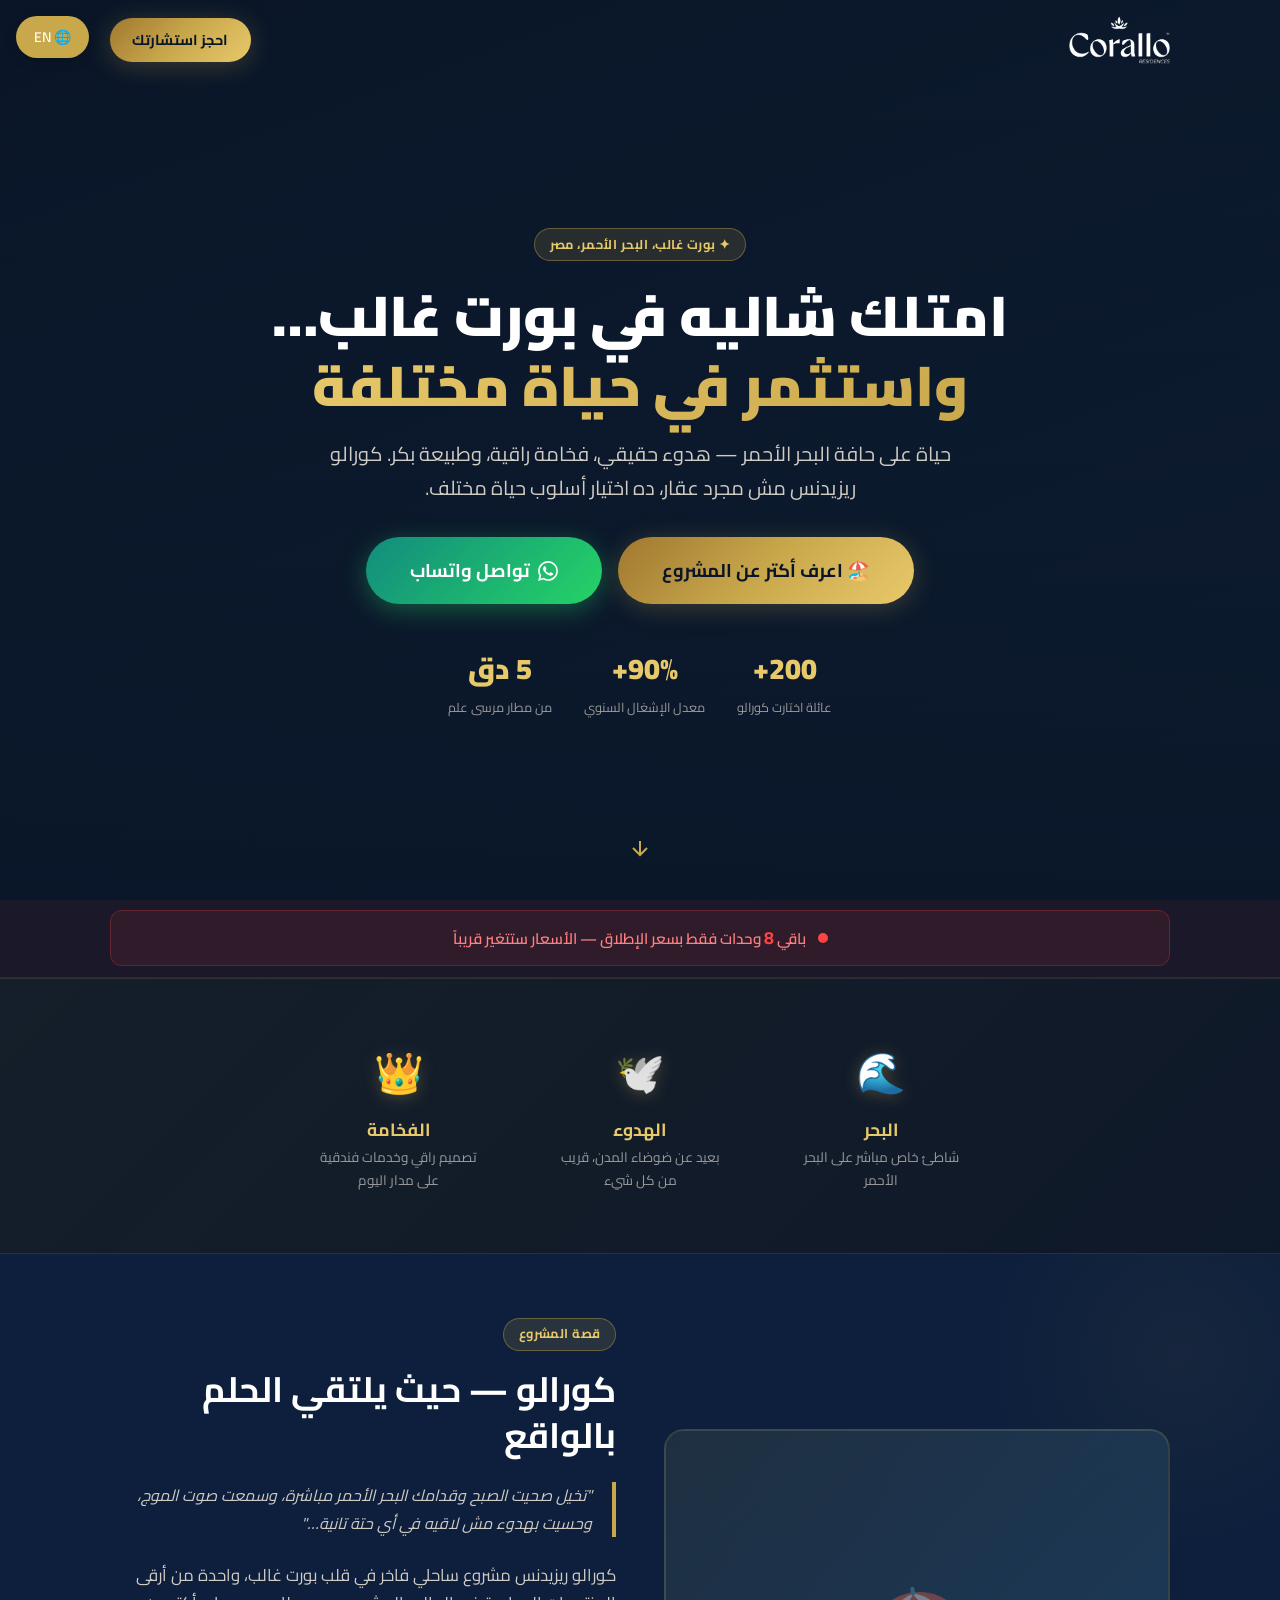
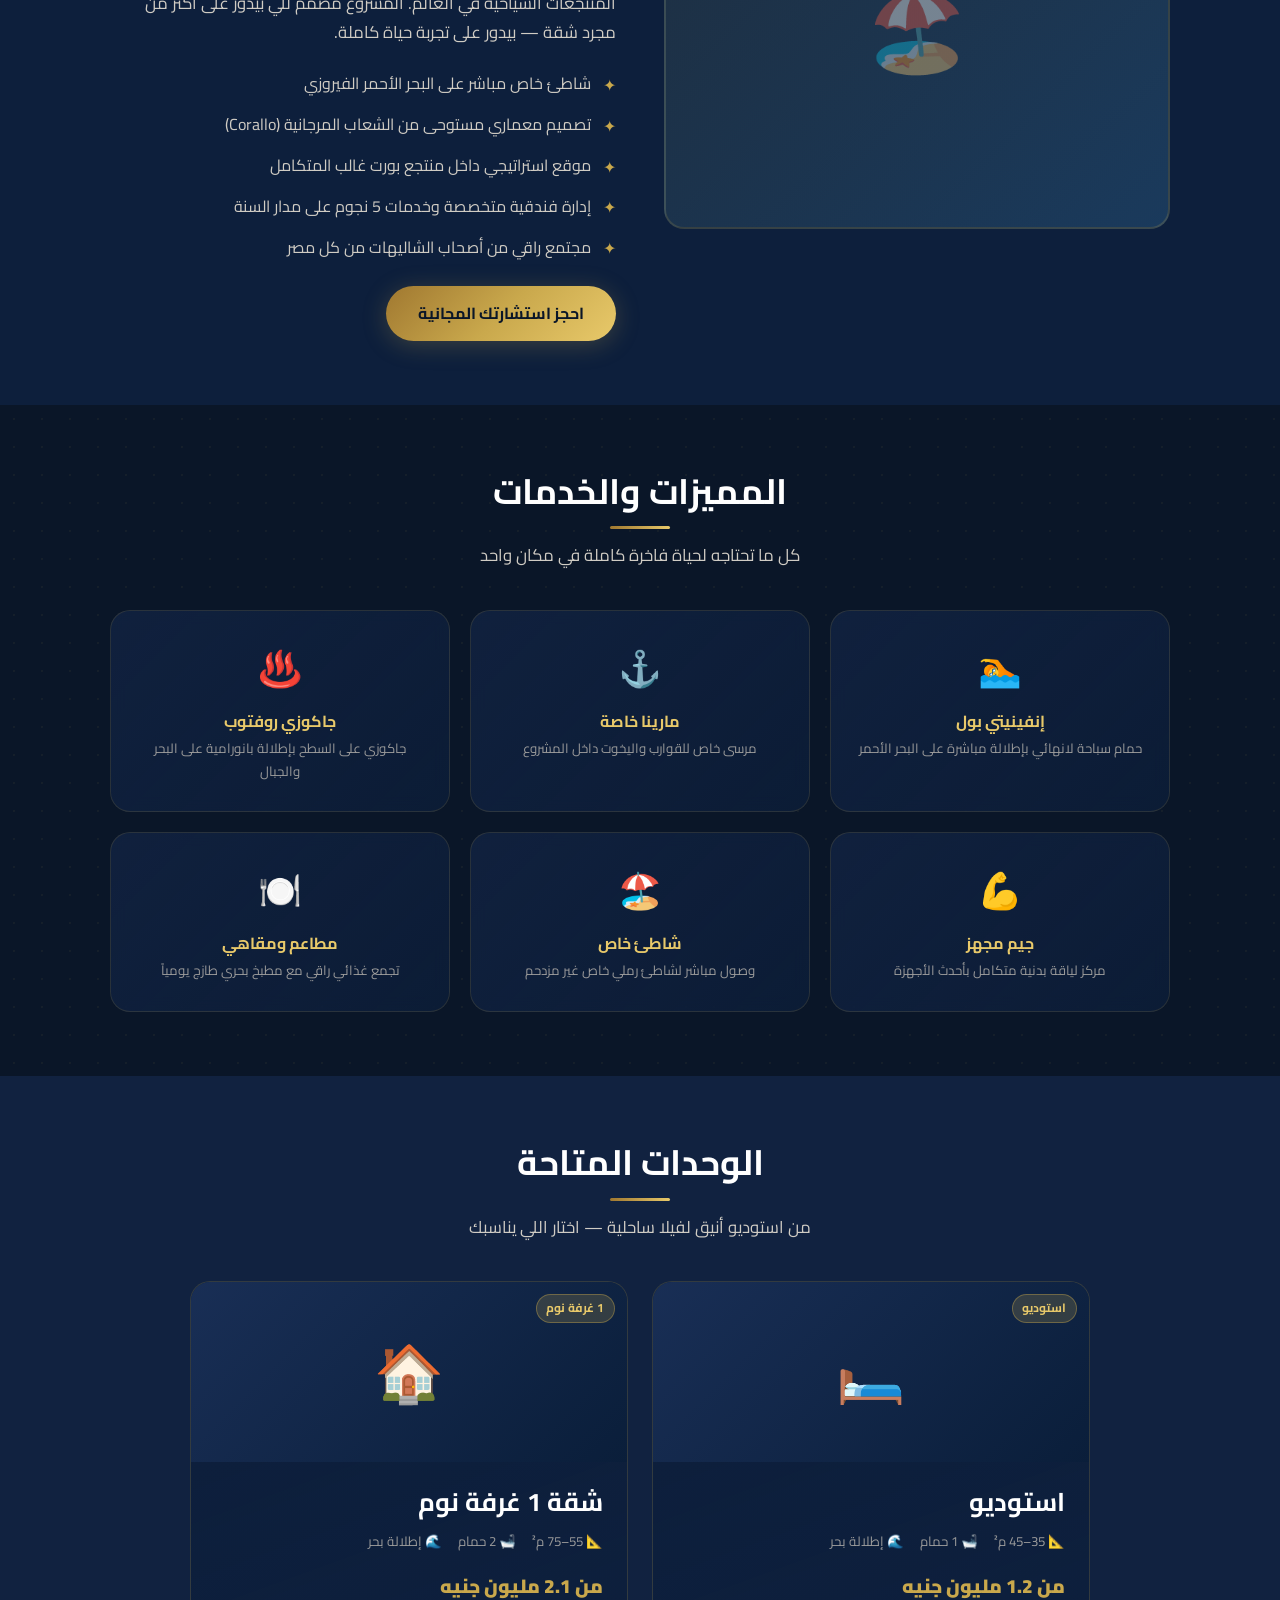
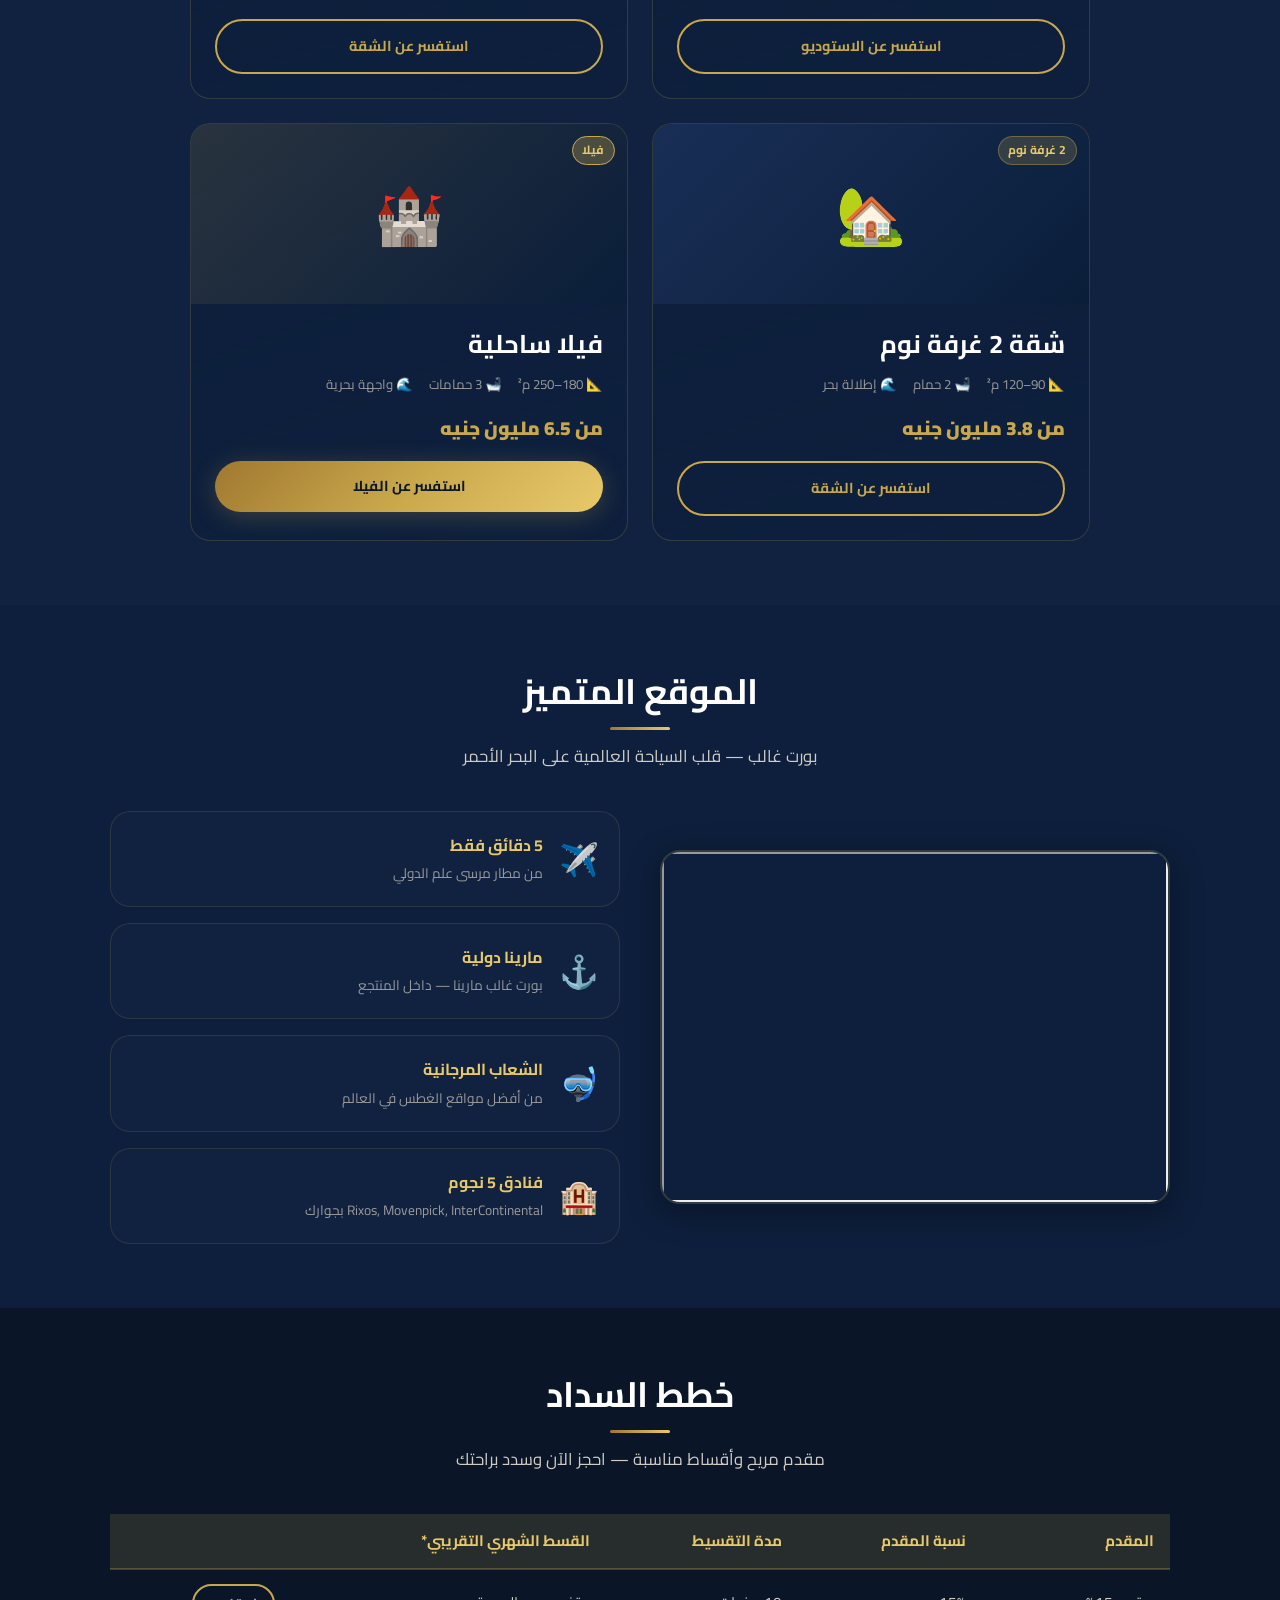
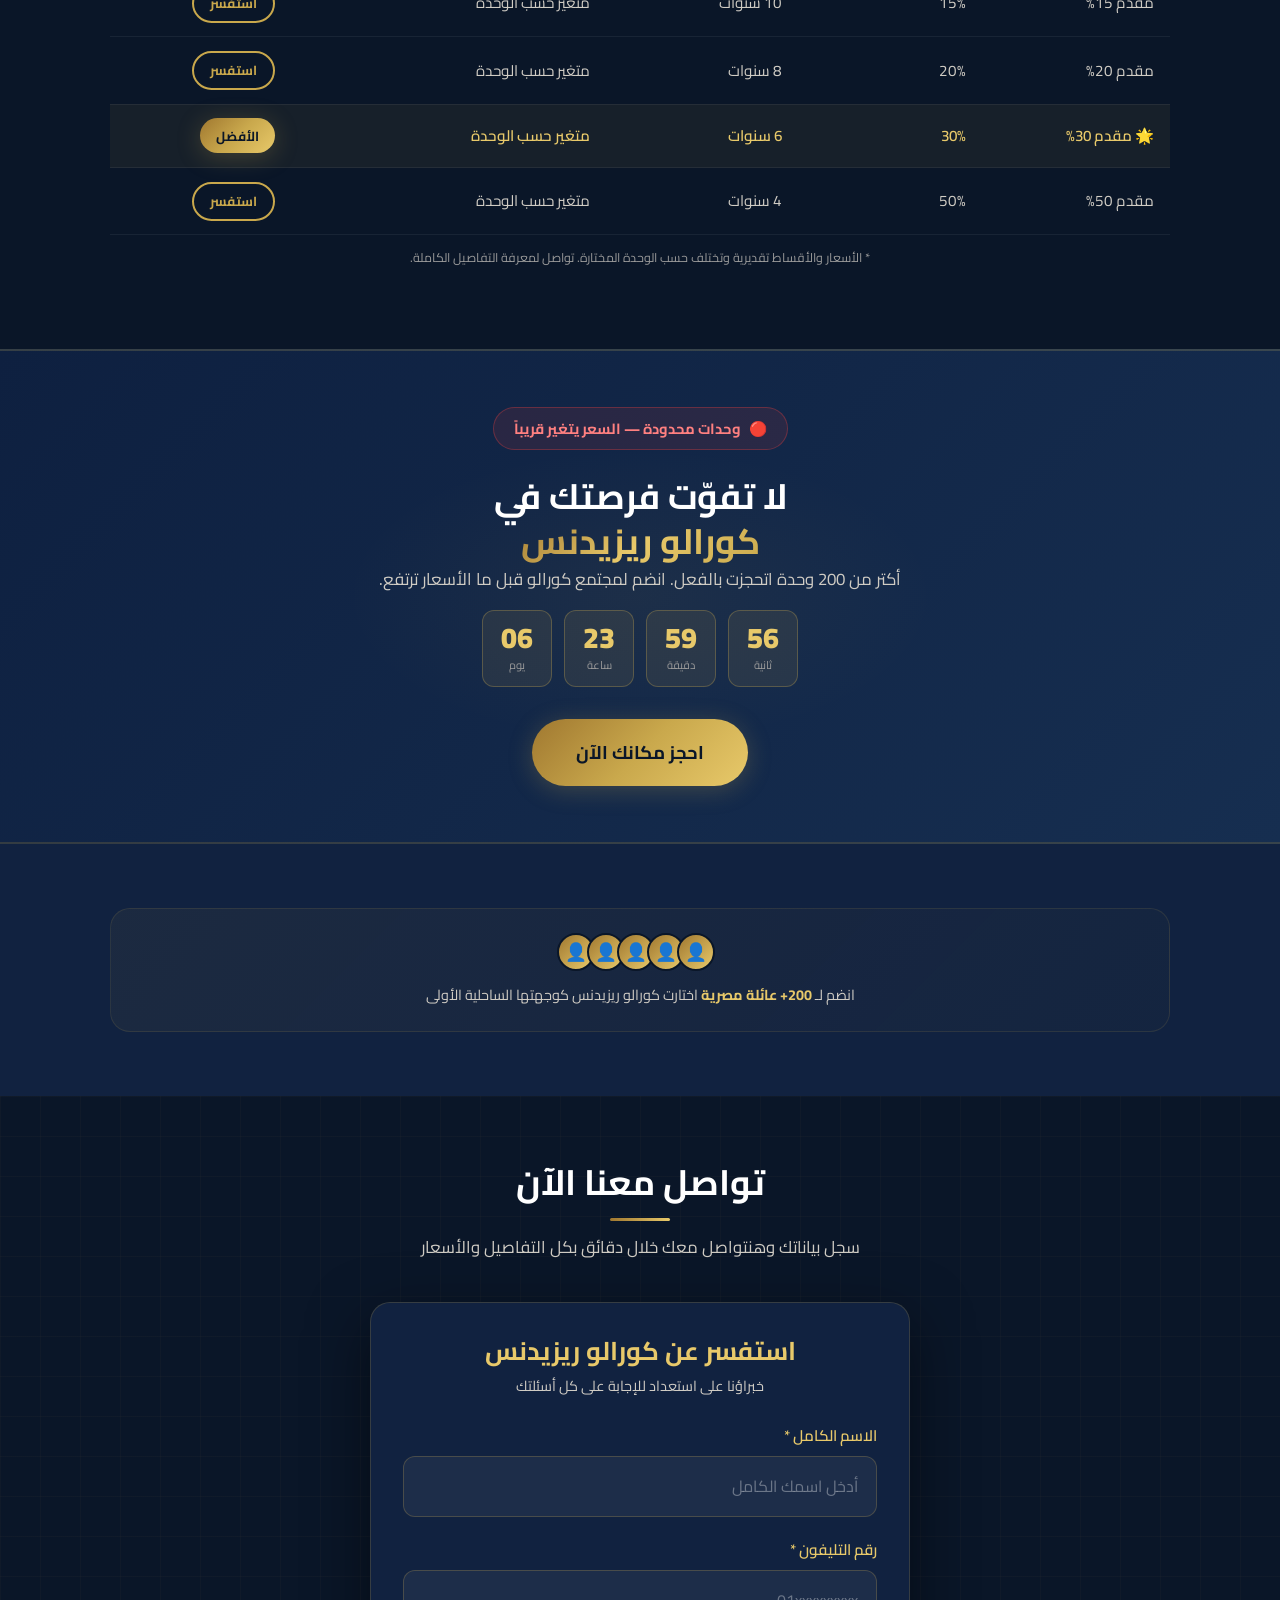
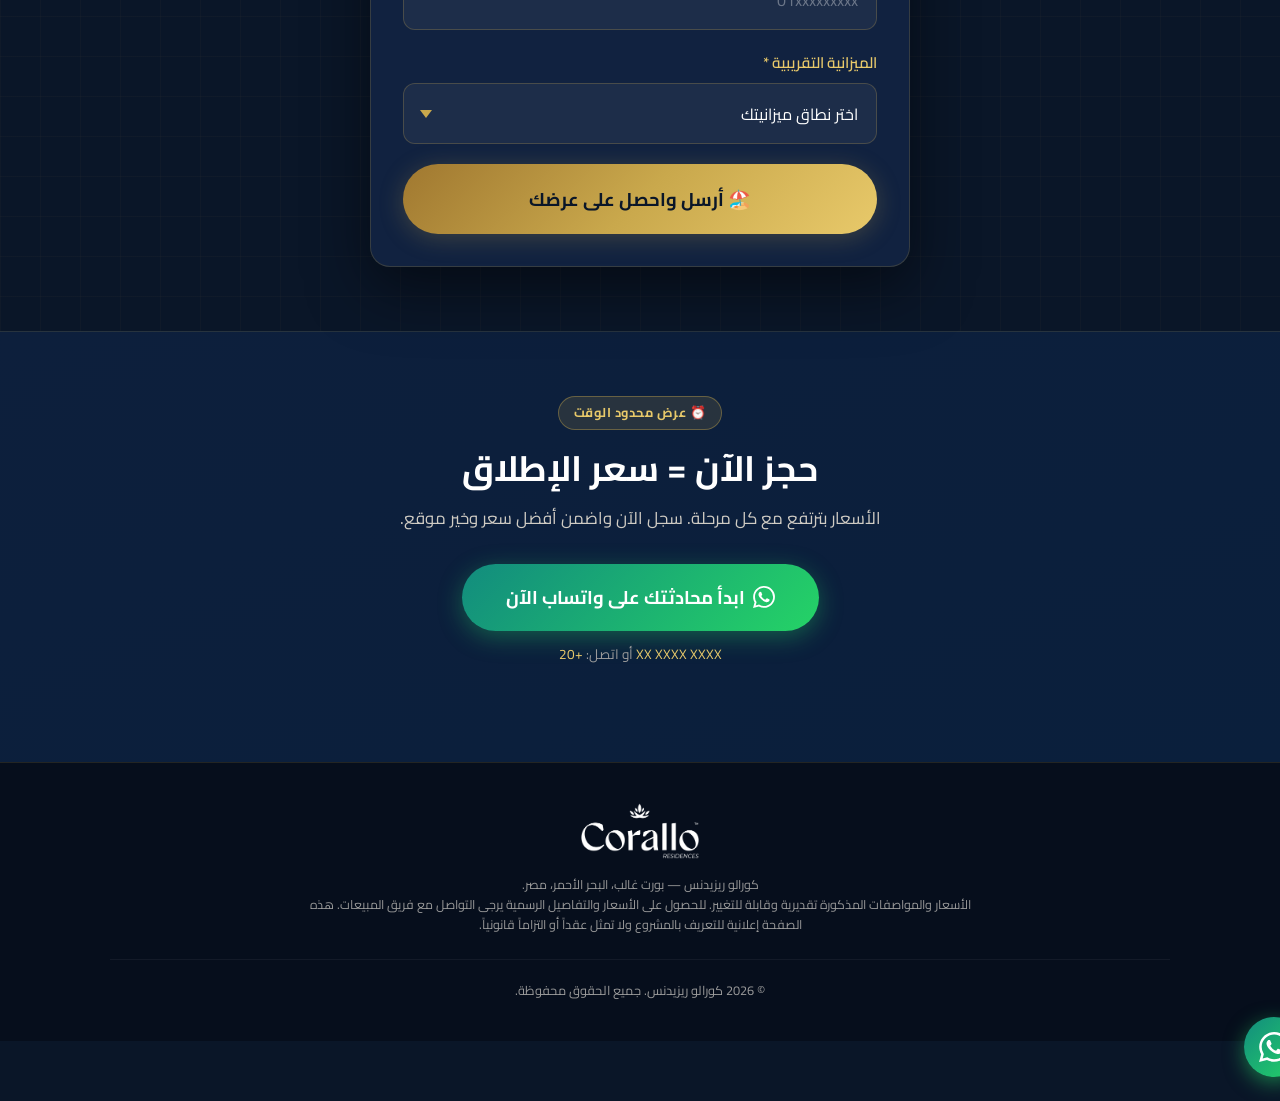
==== commit e672998d: "Add auto language detection and manual language toggle - Rewrite ab-router.js: detect user country v" ====
--- a/landing-a.html
+++ b/landing-a.html
@@ -25,6 +25,21 @@
   </style>
 </head>
 <body>
+
+<!-- Language Toggle -->
+<button id="lang-toggle" onclick="switchToEn()"
+  style="position:fixed; top:16px; left:16px; z-index:9999;
+         background:#c9a84c; color:#fff; border:none; border-radius:24px;
+         padding:8px 18px; font-size:14px; font-weight:600; cursor:pointer;
+         box-shadow:0 2px 12px rgba(0,0,0,0.3); font-family:Cairo,sans-serif;">
+  🌐 EN
+</button>
+<script>
+function switchToEn() {
+  localStorage.setItem('corallo_lang', 'en');
+  window.location.href = 'landing-en.html';
+}
+</script>
 
 <!-- ========== NAVBAR ========== -->
 <nav class="navbar" id="navbar">
@@ -576,7 +591,7 @@
       الأسعار والمواصفات المذكورة تقديرية وقابلة للتغيير. للحصول على الأسعار والتفاصيل الرسمية يرجى التواصل مع فريق المبيعات.
       هذه الصفحة إعلانية للتعريف بالمشروع ولا تمثل عقداً أو التزاماً قانونياً.
     </p>
-    <p class="footer-copy">© 2025 كورالو ريزيدنس. جميع الحقوق محفوظة.</p>
+    <p class="footer-copy">© 2026 كورالو ريزيدنس. جميع الحقوق محفوظة.</p>
   </div>
 </footer>
 
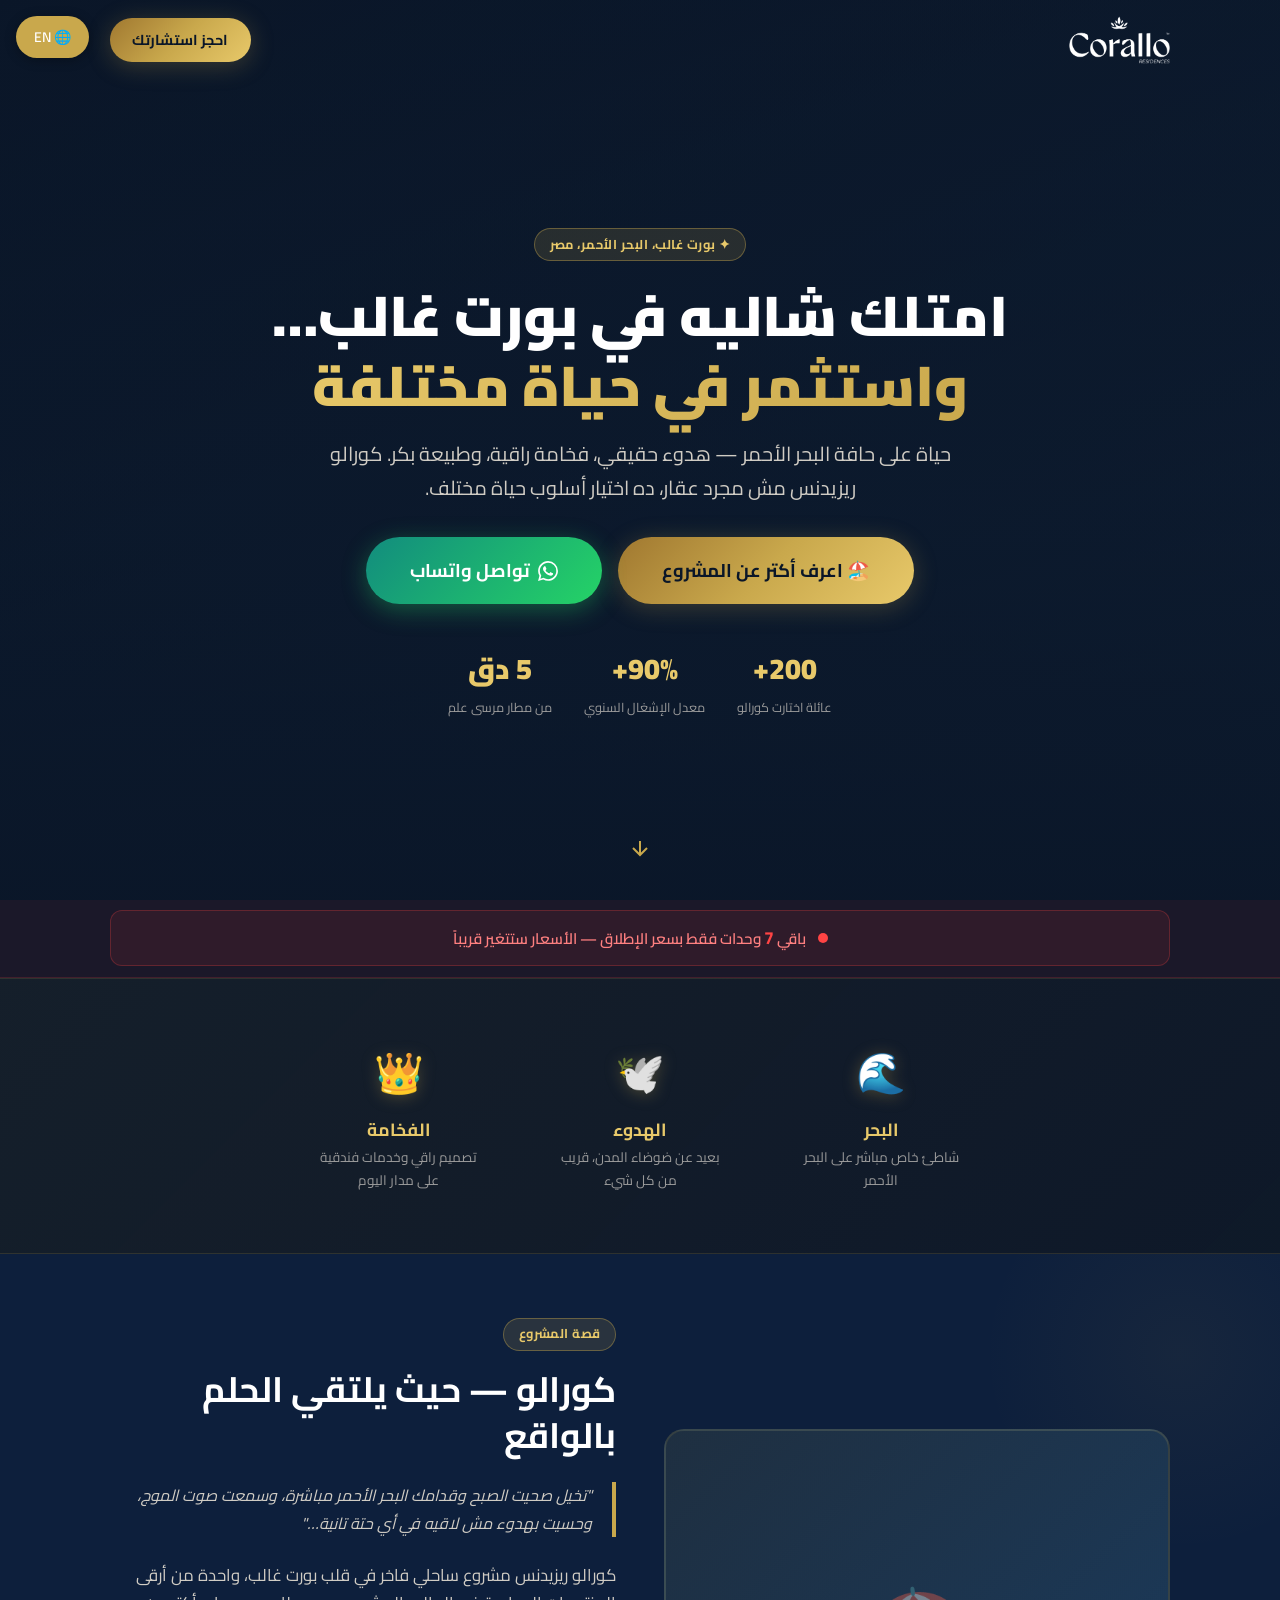
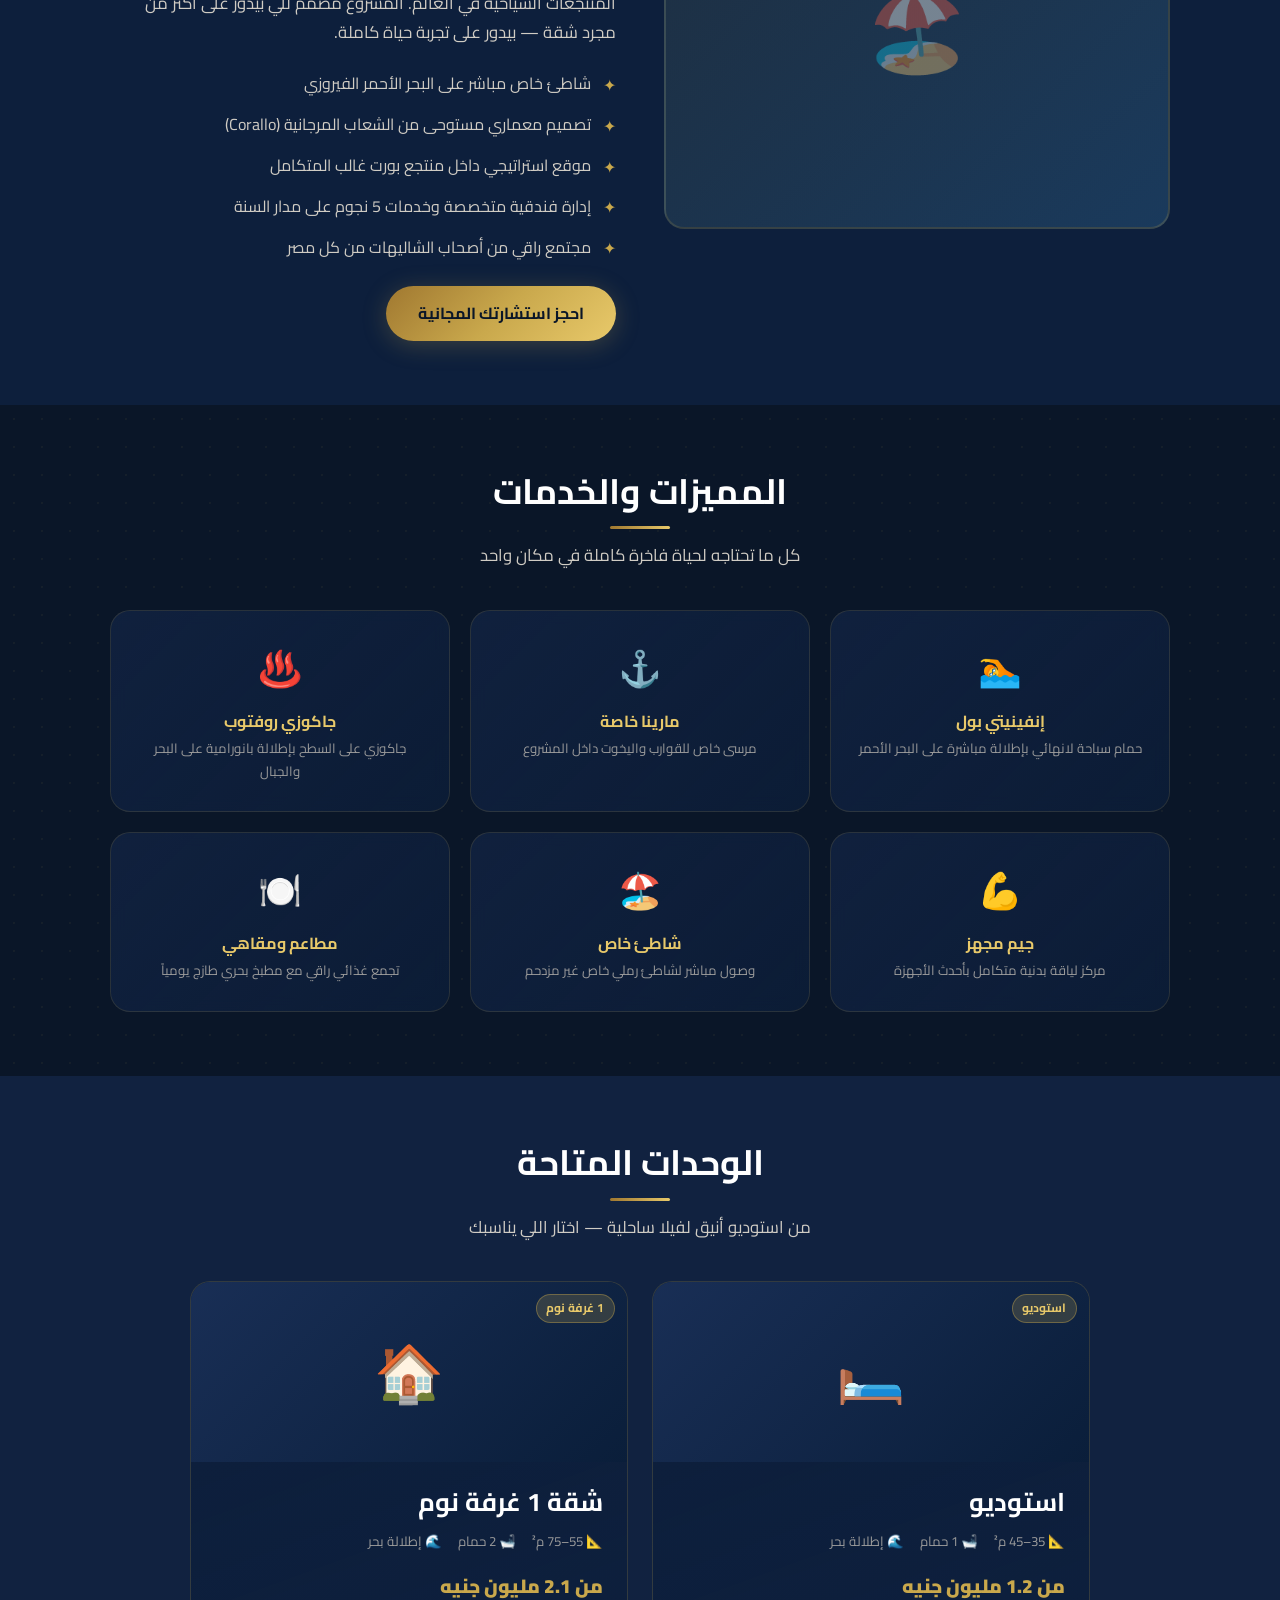
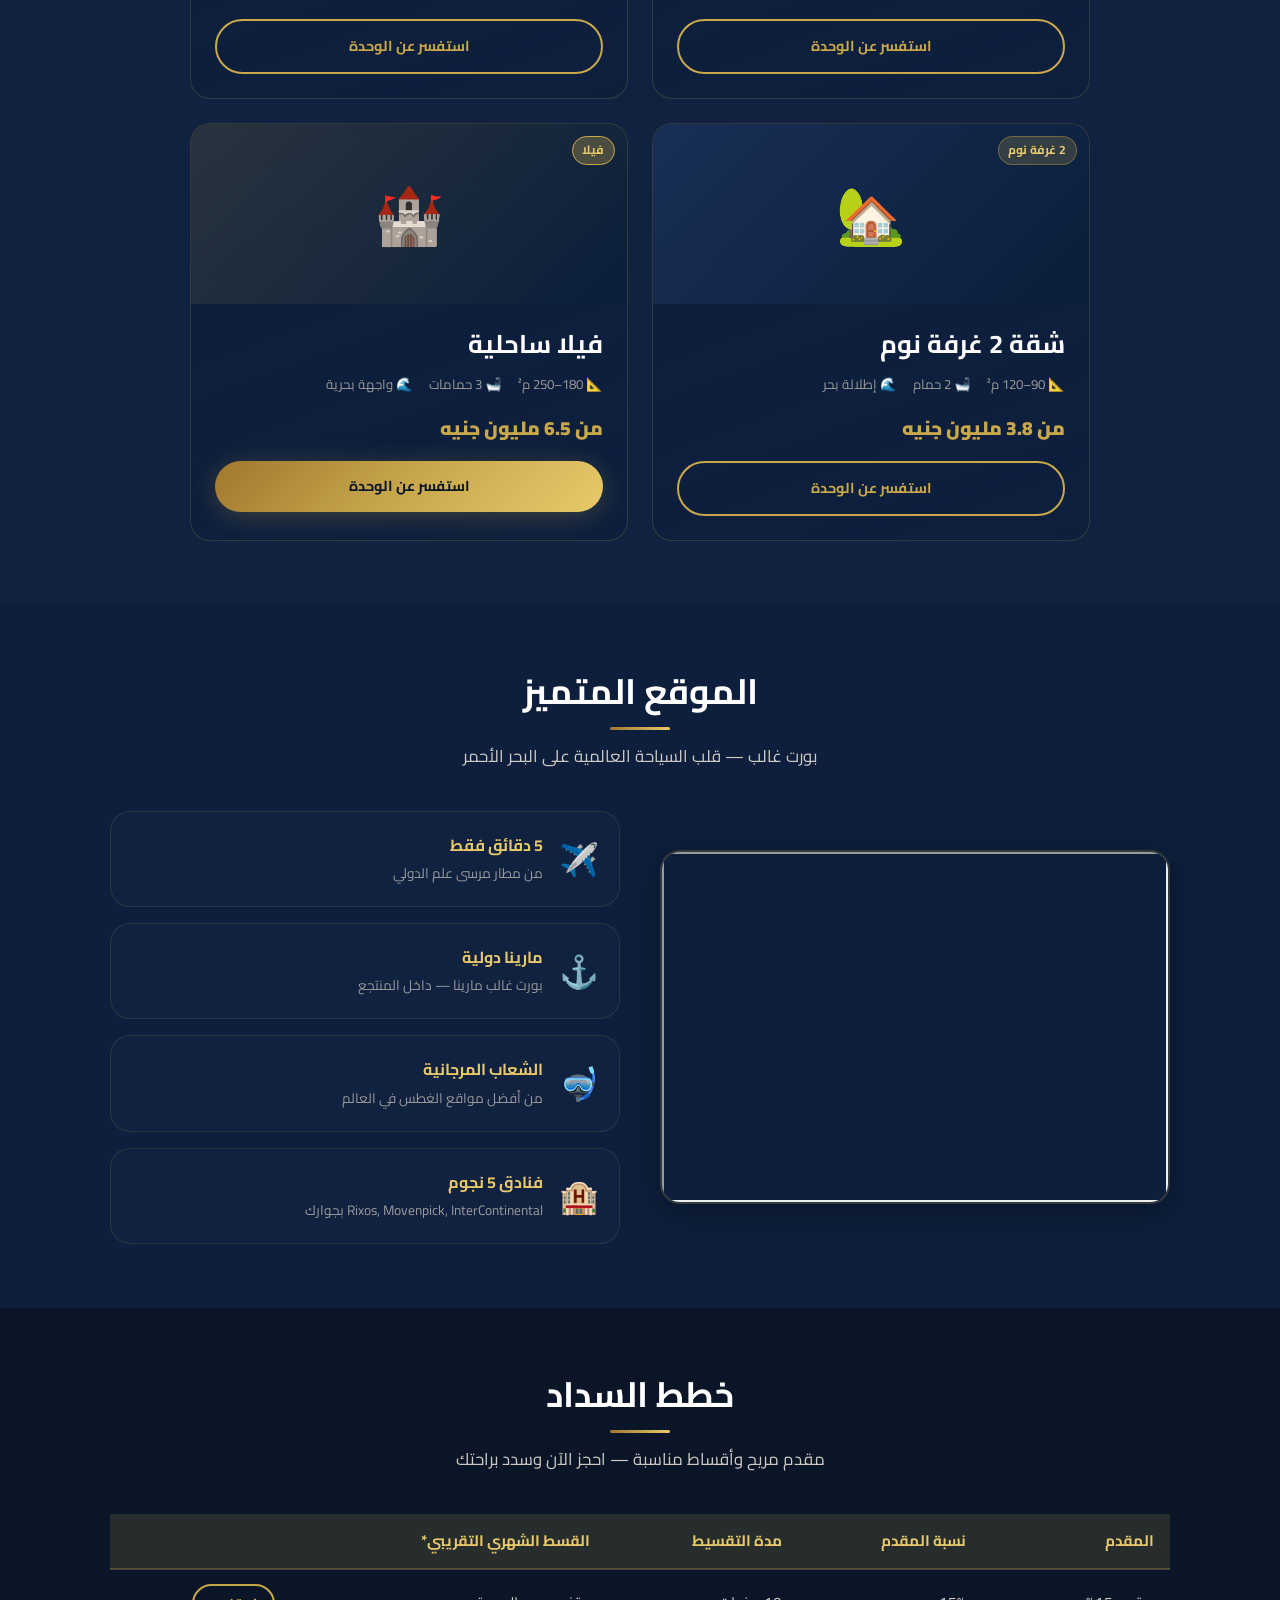
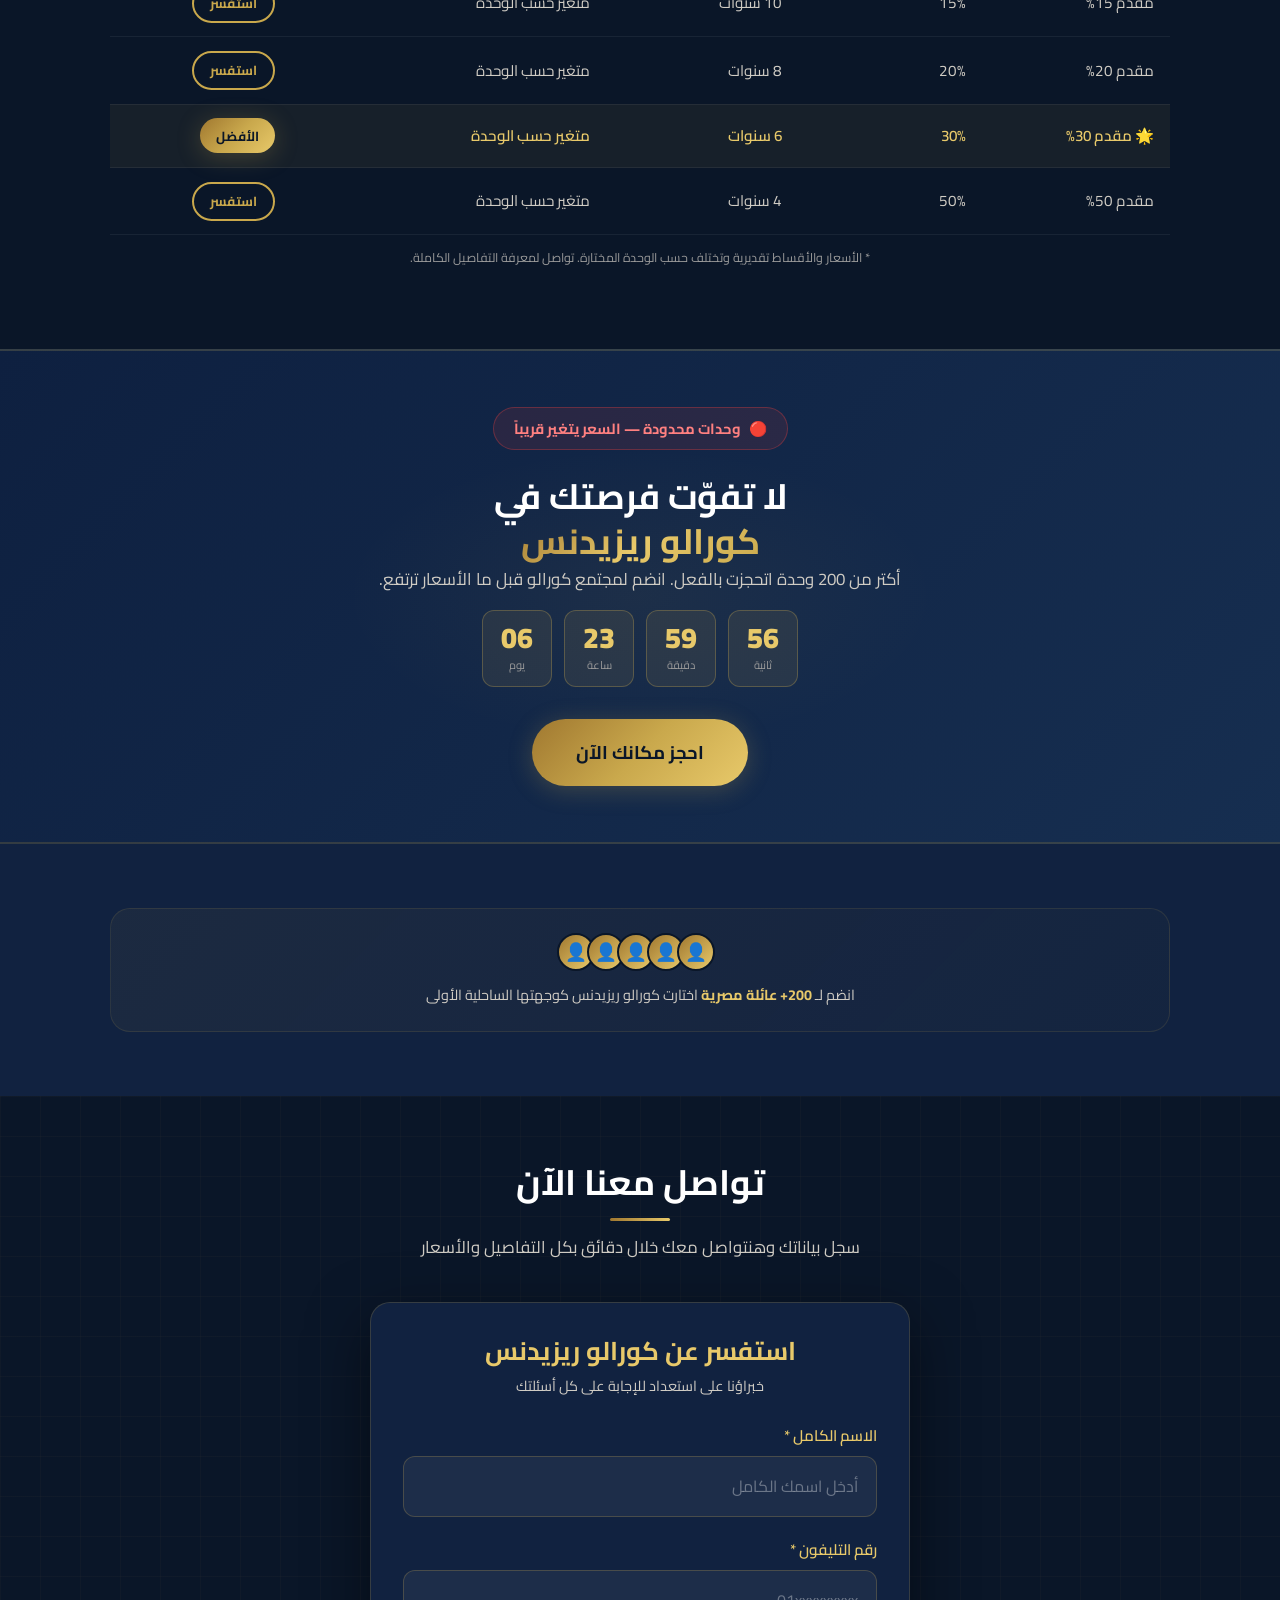
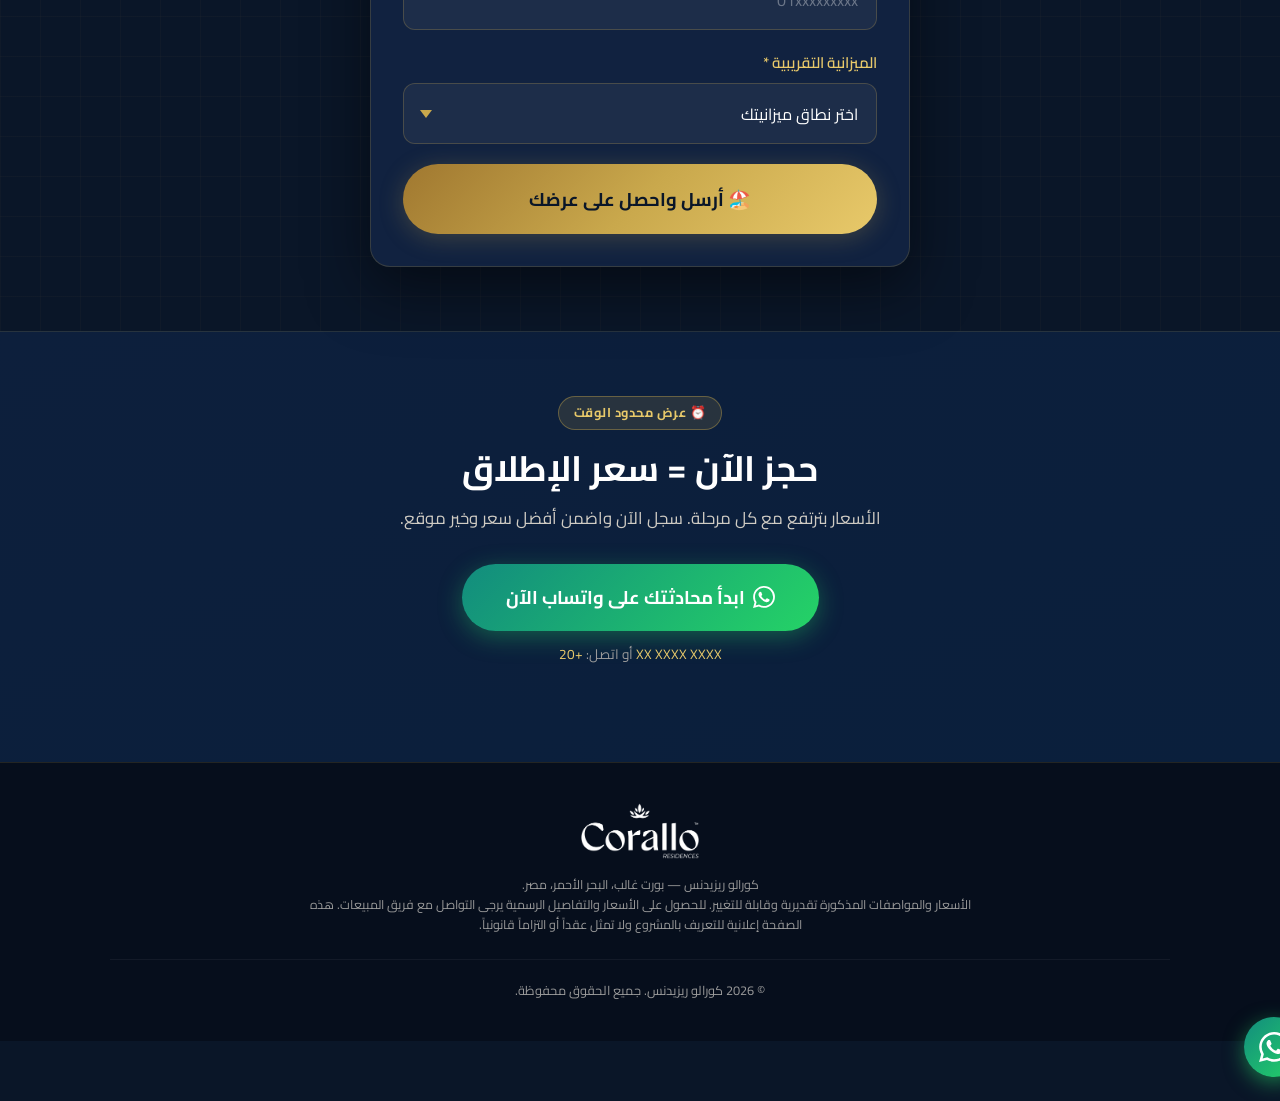
==== commit e9d2af86: "Add CMS system — content.json, cms.js, admin dashboard - content.json: single source of truth for al" ====
--- a/landing-a.html
+++ b/landing-a.html
@@ -65,15 +65,15 @@
   <div class="container">
     <div class="hero-content">
       <div class="hero-badge fade-up">
-        <span class="badge badge-gold">✦ بورت غالب، البحر الأحمر، مصر</span>
-      </div>
-
-      <h1 class="hero-title fade-up">
+        <span class="badge badge-gold" data-cms-html="landing_a.hero_badge">✦ بورت غالب، البحر الأحمر، مصر</span>
+      </div>
+
+      <h1 class="hero-title fade-up" data-cms-html="landing_a.hero_title">
         امتلك شاليه في بورت غالب…<br>
         <span class="highlight text-gradient">واستثمر في حياة مختلفة</span>
       </h1>
 
-      <p class="hero-subtitle fade-up">
+      <p class="hero-subtitle fade-up" data-cms-html="landing_a.hero_subtitle">
         حياة على حافة البحر الأحمر — هدوء حقيقي، فخامة راقية، وطبيعة بكر.
         كورالو ريزيدنس مش مجرد عقار، ده اختيار أسلوب حياة مختلف.
       </p>
@@ -90,15 +90,15 @@
 
       <div class="hero-stats fade-up">
         <div class="hero-stat">
-          <span class="num">200+</span>
+          <span class="num" data-cms="landing_a.stat_families">200+</span>
           <span class="lbl">عائلة اختارت كورالو</span>
         </div>
         <div class="hero-stat">
-          <span class="num">90%+</span>
+          <span class="num" data-cms="landing_a.stat_occupancy">90%+</span>
           <span class="lbl">معدل الإشغال السنوي</span>
         </div>
         <div class="hero-stat">
-          <span class="num">5 دق</span>
+          <span class="num" data-cms="landing_a.stat_airport">5 دق</span>
           <span class="lbl">من مطار مرسى علم</span>
         </div>
       </div>
@@ -121,7 +121,7 @@
   <div class="container">
     <div class="scarcity-bar" style="justify-content:center;">
       <span class="dot"></span>
-      <span>باقي <strong id="units-left" style="color:#ff4444;font-size:1.1rem;">7</strong> وحدات فقط بسعر الإطلاق — الأسعار ستتغير قريباً</span>
+      <span data-cms-html="landing_a.scarcity_text">باقي <strong id="units-left" style="color:#ff4444;font-size:1.1rem;">7</strong> وحدات فقط بسعر الإطلاق — الأسعار ستتغير قريباً</span>
     </div>
   </div>
 </div>
@@ -236,79 +236,7 @@
       <p>من استوديو أنيق لفيلا ساحلية — اختار اللي يناسبك</p>
     </div>
 
-    <div class="grid-2 fade-up" style="max-width:900px;margin:0 auto;">
-      <!-- Studio -->
-      <div class="unit-card-a">
-        <div class="unit-hero-img">
-          <span>🛏️</span>
-          <span class="unit-type-badge">استوديو</span>
-        </div>
-        <div class="unit-info">
-          <h3>استوديو</h3>
-          <div class="unit-details">
-            <span class="unit-detail">📐 35–45 م²</span>
-            <span class="unit-detail">🛁 1 حمام</span>
-            <span class="unit-detail">🌊 إطلالة بحر</span>
-          </div>
-          <span class="unit-price-a">من 1.2 مليون جنيه</span>
-          <a href="#lead-form-section" class="btn btn-outline-gold btn-block" style="font-size:0.9rem;">استفسر عن الاستوديو</a>
-        </div>
-      </div>
-
-      <!-- 1BR -->
-      <div class="unit-card-a">
-        <div class="unit-hero-img">
-          <span>🏠</span>
-          <span class="unit-type-badge">1 غرفة نوم</span>
-        </div>
-        <div class="unit-info">
-          <h3>شقة 1 غرفة نوم</h3>
-          <div class="unit-details">
-            <span class="unit-detail">📐 55–75 م²</span>
-            <span class="unit-detail">🛁 2 حمام</span>
-            <span class="unit-detail">🌊 إطلالة بحر</span>
-          </div>
-          <span class="unit-price-a">من 2.1 مليون جنيه</span>
-          <a href="#lead-form-section" class="btn btn-outline-gold btn-block" style="font-size:0.9rem;">استفسر عن الشقة</a>
-        </div>
-      </div>
-
-      <!-- 2BR -->
-      <div class="unit-card-a">
-        <div class="unit-hero-img">
-          <span>🏡</span>
-          <span class="unit-type-badge">2 غرفة نوم</span>
-        </div>
-        <div class="unit-info">
-          <h3>شقة 2 غرفة نوم</h3>
-          <div class="unit-details">
-            <span class="unit-detail">📐 90–120 م²</span>
-            <span class="unit-detail">🛁 2 حمام</span>
-            <span class="unit-detail">🌊 إطلالة بحر</span>
-          </div>
-          <span class="unit-price-a">من 3.8 مليون جنيه</span>
-          <a href="#lead-form-section" class="btn btn-outline-gold btn-block" style="font-size:0.9rem;">استفسر عن الشقة</a>
-        </div>
-      </div>
-
-      <!-- Villa -->
-      <div class="unit-card-a">
-        <div class="unit-hero-img" style="background:linear-gradient(135deg,rgba(201,168,76,0.15),rgba(10,30,58,0.95));">
-          <span>🏰</span>
-          <span class="unit-type-badge" style="background:rgba(201,168,76,0.3);border-color:var(--gold);">فيلا</span>
-        </div>
-        <div class="unit-info">
-          <h3>فيلا ساحلية</h3>
-          <div class="unit-details">
-            <span class="unit-detail">📐 180–250 م²</span>
-            <span class="unit-detail">🛁 3 حمامات</span>
-            <span class="unit-detail">🌊 واجهة بحرية</span>
-          </div>
-          <span class="unit-price-a">من 6.5 مليون جنيه</span>
-          <a href="#lead-form-section" class="btn btn-gold btn-block" style="font-size:0.9rem;">استفسر عن الفيلا</a>
-        </div>
-      </div>
-    </div>
+    <div id="cms-units-a" class="grid-2 fade-up" style="max-width:900px;margin:0 auto;"></div>
   </div>
 </section>
 
@@ -398,36 +326,7 @@
             <th></th>
           </tr>
         </thead>
-        <tbody>
-          <tr>
-            <td>مقدم 15%</td>
-            <td>15%</td>
-            <td>10 سنوات</td>
-            <td>متغير حسب الوحدة</td>
-            <td><a href="#lead-form-section" class="btn btn-outline-gold" style="padding:0.4rem 1rem;font-size:0.82rem;">استفسر</a></td>
-          </tr>
-          <tr>
-            <td>مقدم 20%</td>
-            <td>20%</td>
-            <td>8 سنوات</td>
-            <td>متغير حسب الوحدة</td>
-            <td><a href="#lead-form-section" class="btn btn-outline-gold" style="padding:0.4rem 1rem;font-size:0.82rem;">استفسر</a></td>
-          </tr>
-          <tr class="highlight">
-            <td>🌟 مقدم 30%</td>
-            <td>30%</td>
-            <td>6 سنوات</td>
-            <td>متغير حسب الوحدة</td>
-            <td><a href="#lead-form-section" class="btn btn-gold" style="padding:0.4rem 1rem;font-size:0.82rem;">الأفضل</a></td>
-          </tr>
-          <tr>
-            <td>مقدم 50%</td>
-            <td>50%</td>
-            <td>4 سنوات</td>
-            <td>متغير حسب الوحدة</td>
-            <td><a href="#lead-form-section" class="btn btn-outline-gold" style="padding:0.4rem 1rem;font-size:0.82rem;">استفسر</a></td>
-          </tr>
-        </tbody>
+        <tbody id="cms-plans-a"></tbody>
       </table>
     </div>
     <p style="font-size:0.78rem;color:var(--gray);text-align:center;margin-top:0.75rem;">* الأسعار والأقساط تقديرية وتختلف حسب الوحدة المختارة. تواصل لمعرفة التفاصيل الكاملة.</p>
@@ -603,6 +502,7 @@
 </a>
 
 <!-- ========== SCRIPTS ========== -->
+<script src="js/cms.js"></script>
 <script src="js/pixel.js"></script>
 <script src="js/whatsapp.js"></script>
 <script src="js/form.js"></script>
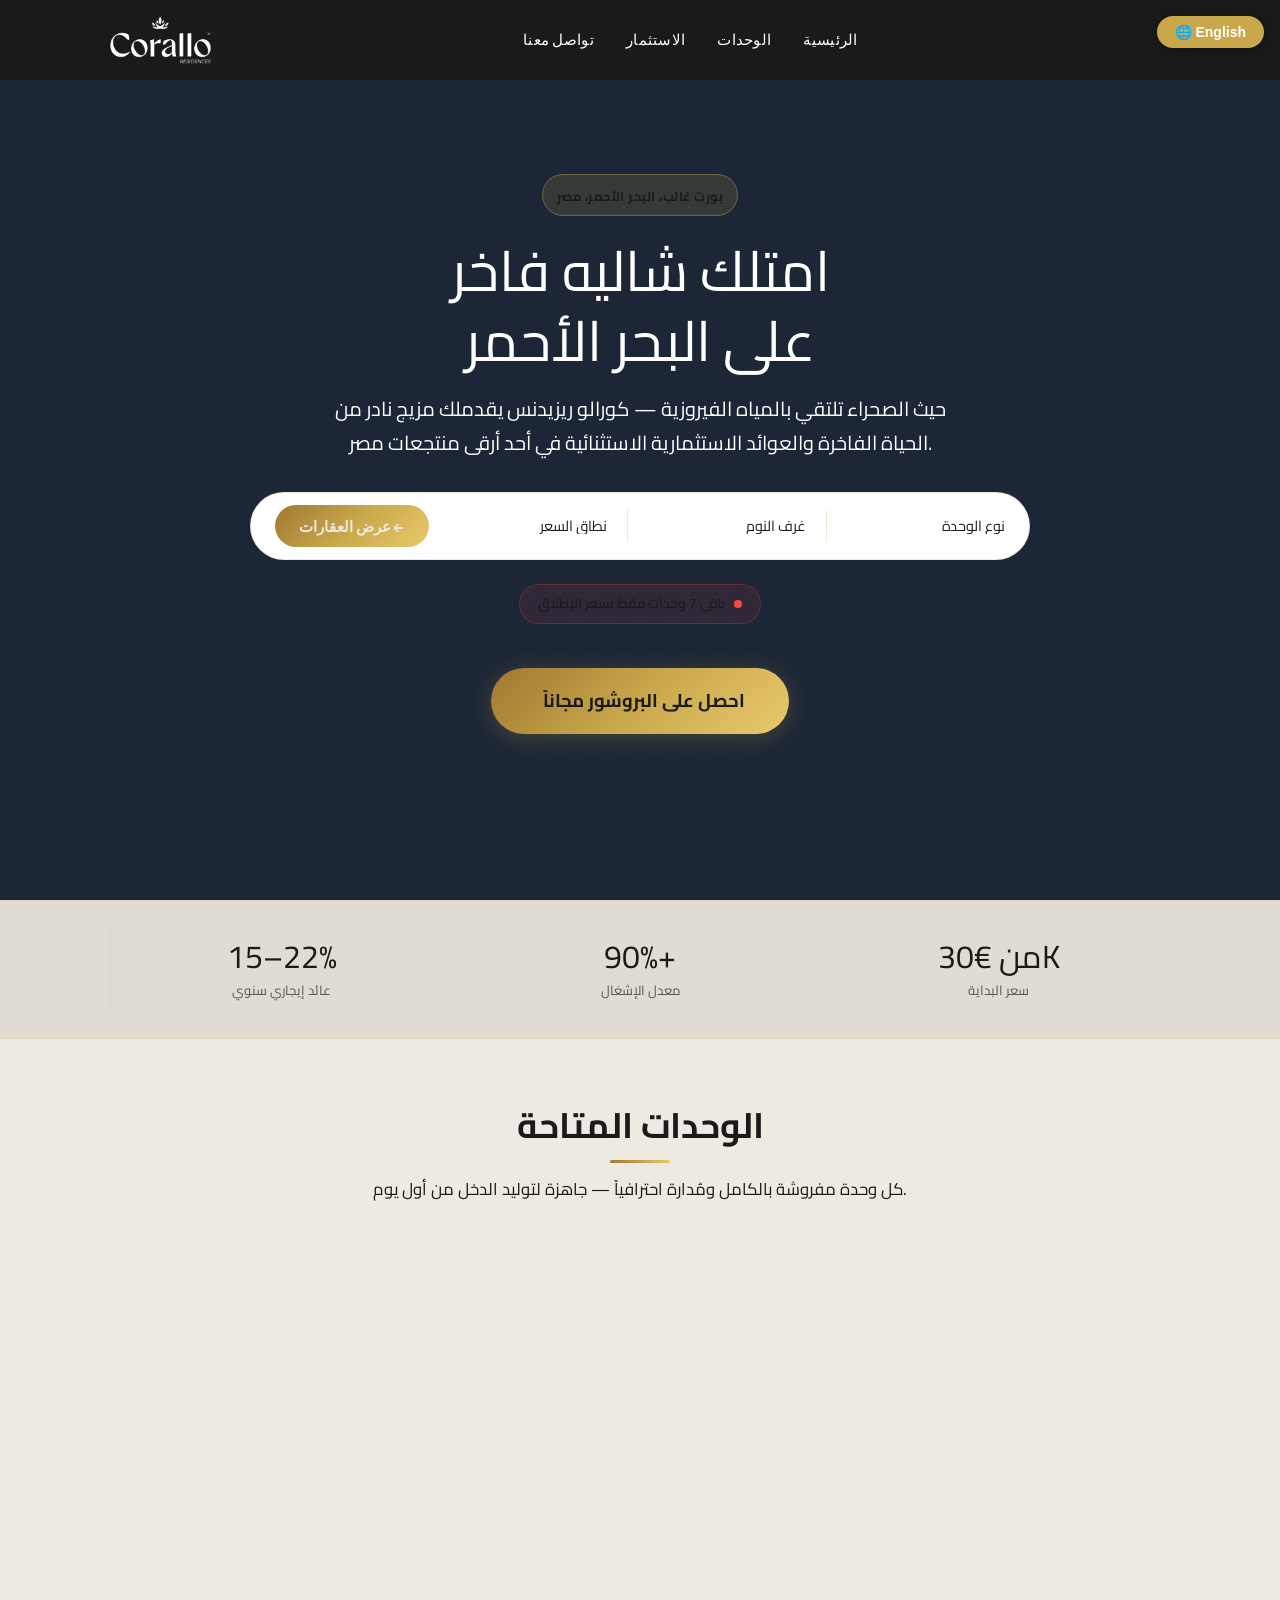
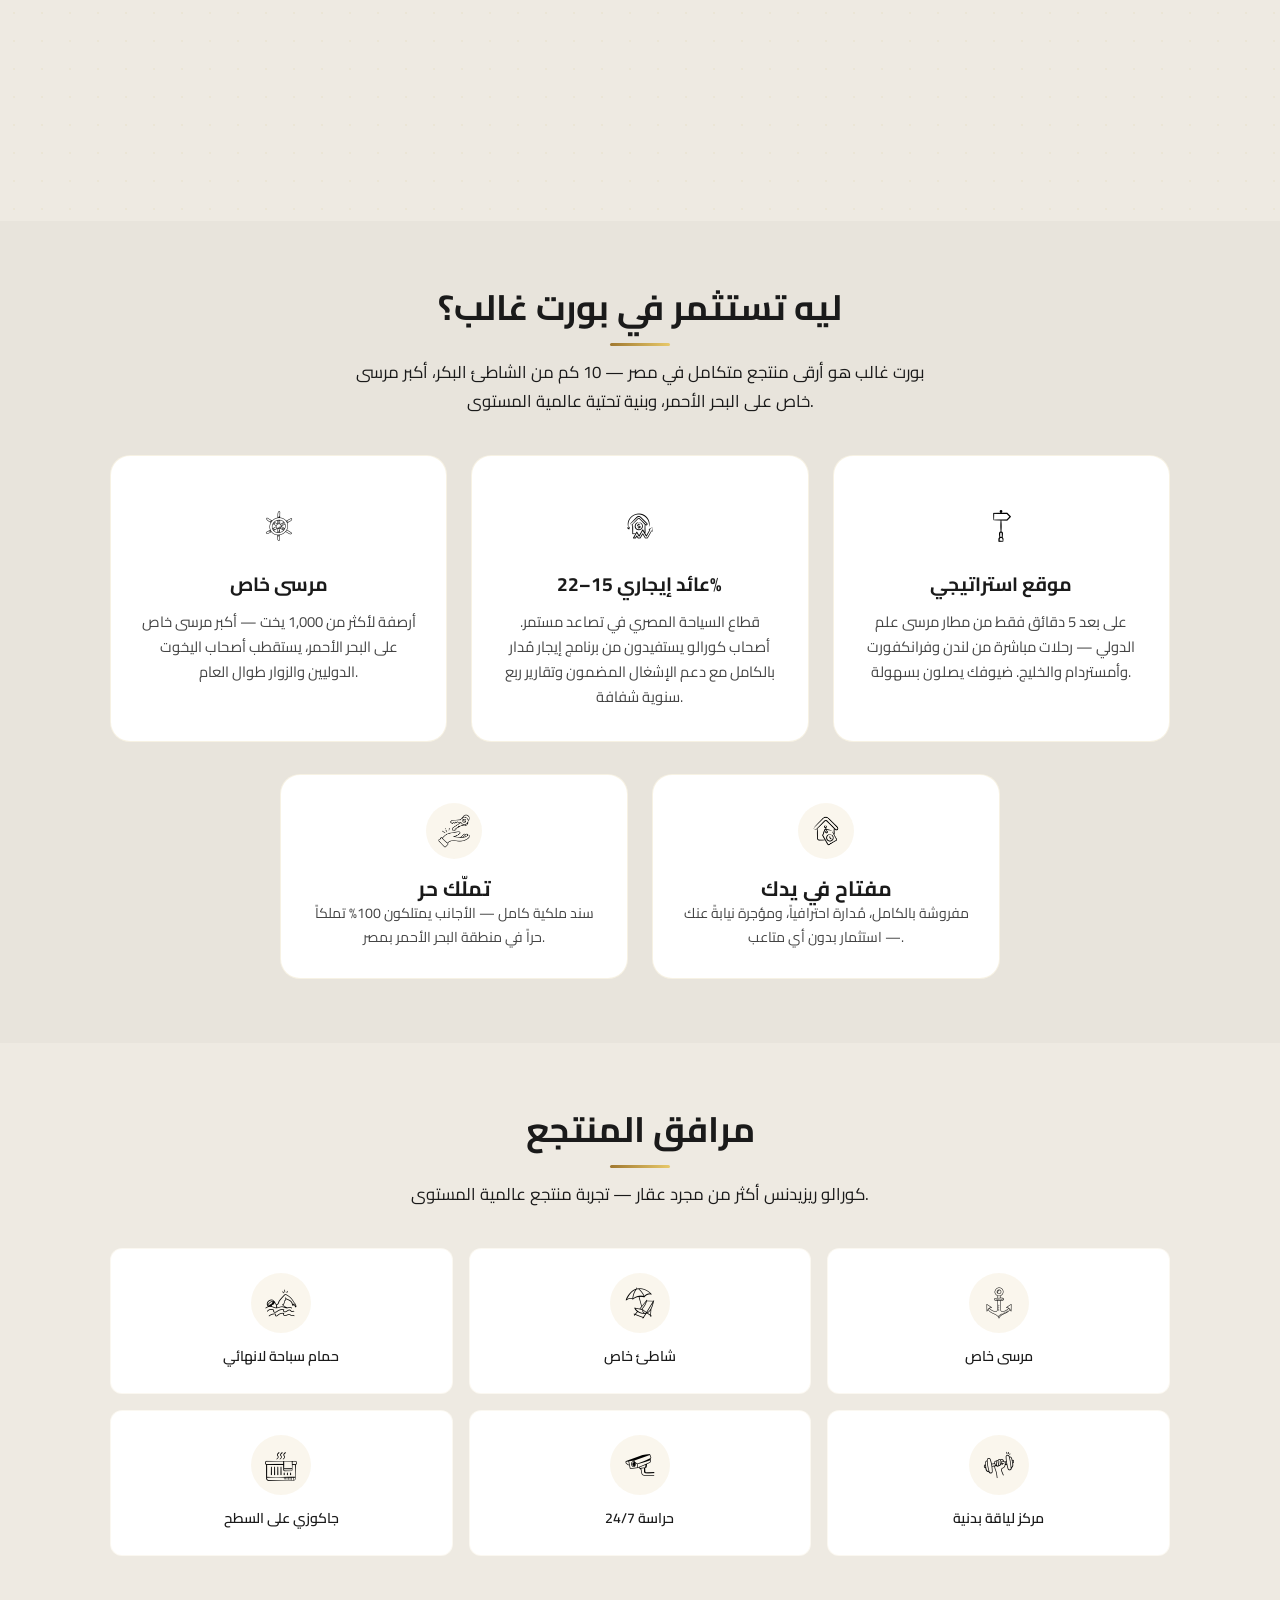
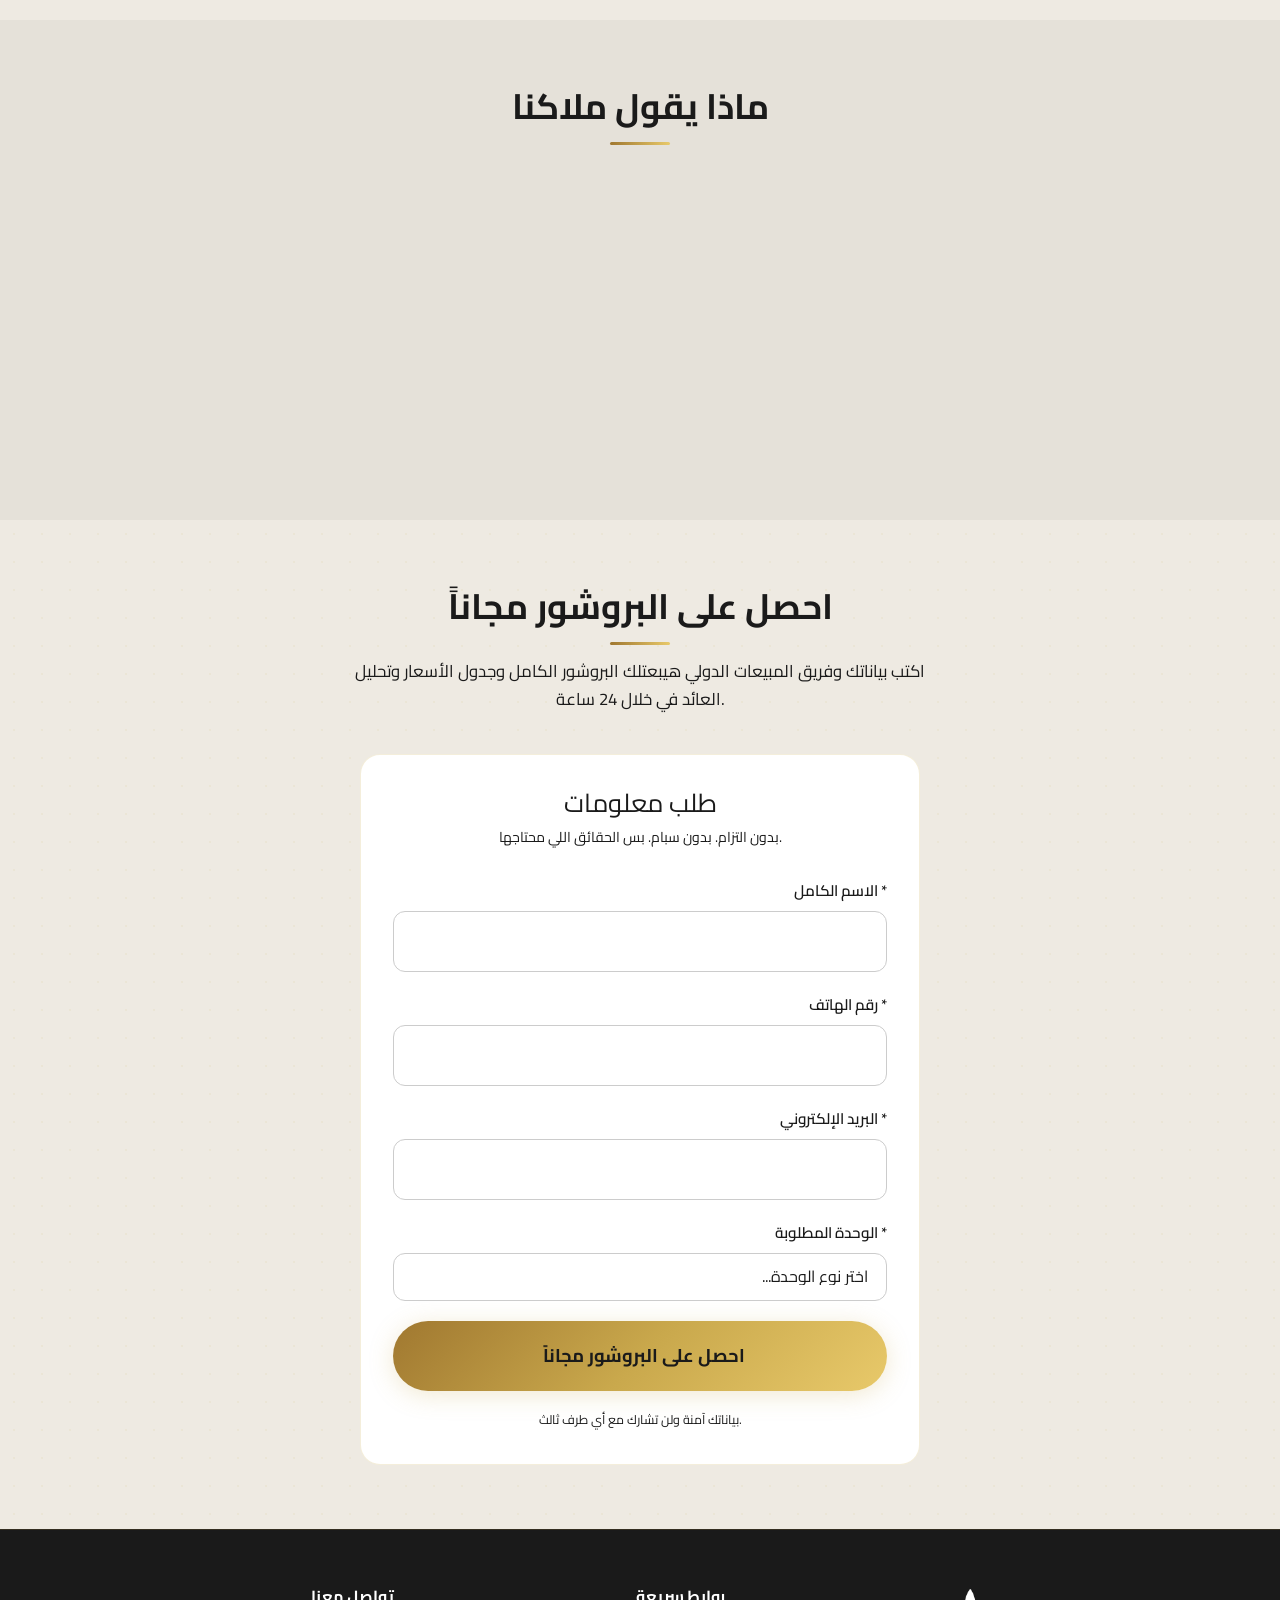
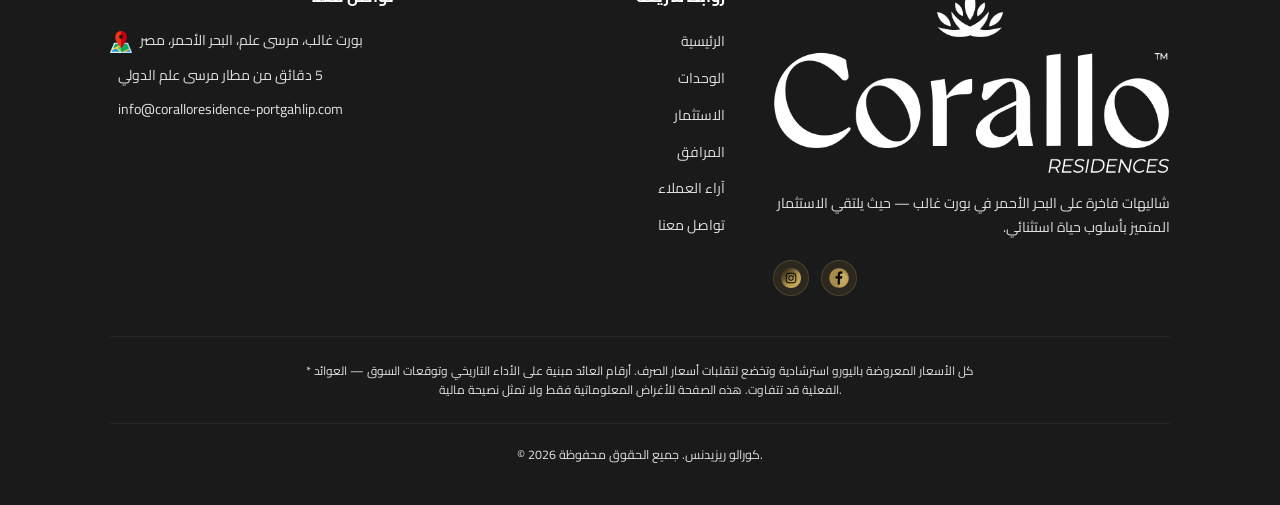
==== commit 374421c7: "Merge Arabic into landing-en — bilingual toggle, remove separate AR pages - Add landing_ar section t" ====
--- a/landing-a.html
+++ b/landing-a.html
@@ -1,572 +1,15 @@
 <!DOCTYPE html>
-<html lang="ar" dir="rtl" id="landing-a">
+<html lang="ar" dir="rtl">
 <head>
   <meta charset="UTF-8">
   <meta name="viewport" content="width=device-width, initial-scale=1.0">
-  <title>كورالو ريزيدنس — امتلك شاليه على البحر الأحمر في بورت غالب</title>
-  <meta name="description" content="كورالو ريزيدنس في بورت غالب — شاليهات فاخرة على البحر الأحمر. إنفينيتي بول، مارينا، جاكوزي روفتوب. خطط سداد مرنة تبدأ من 15%.">
-
-  <!-- Facebook Pixel Preconnect -->
-  <link rel="preconnect" href="https://connect.facebook.net">
-  <!-- Google Fonts -->
-  <link rel="preconnect" href="https://fonts.googleapis.com">
-  <link rel="preconnect" href="https://fonts.gstatic.com" crossorigin>
-  <link href="https://fonts.googleapis.com/css2?family=Cairo:wght@300;400;600;700;900&display=swap" rel="stylesheet">
-
-  <!-- Stylesheets -->
-  <link rel="stylesheet" href="css/base.css">
-  <link rel="stylesheet" href="css/landing-a.css">
-
-  <!-- Critical inline CSS for LCP -->
-  <style>
-    body { background: #0a1628; }
-    .hero { min-height: 100vh; display: flex; align-items: center; }
-    .navbar { position: fixed; top: 0; right: 0; left: 0; z-index: 900; padding: 1rem 0; }
-  </style>
+  <title>كورالو ريزيدنس</title>
+  <meta http-equiv="refresh" content="0;url=landing-en.html">
 </head>
 <body>
-
-<!-- Language Toggle -->
-<button id="lang-toggle" onclick="switchToEn()"
-  style="position:fixed; top:16px; left:16px; z-index:9999;
-         background:#c9a84c; color:#fff; border:none; border-radius:24px;
-         padding:8px 18px; font-size:14px; font-weight:600; cursor:pointer;
-         box-shadow:0 2px 12px rgba(0,0,0,0.3); font-family:Cairo,sans-serif;">
-  🌐 EN
-</button>
 <script>
-function switchToEn() {
-  localStorage.setItem('corallo_lang', 'en');
-  window.location.href = 'landing-en.html';
-}
+  localStorage.setItem('corallo_lang', 'ar');
+  window.location.replace('landing-en.html' + window.location.search);
 </script>
-
-<!-- ========== NAVBAR ========== -->
-<nav class="navbar" id="navbar">
-  <div class="container">
-    <div class="navbar-inner">
-      <div class="navbar-logo">
-        <a href="index.html">
-          <img src="Corallo-Logo.png" alt="كورالو ريزيدنس" height="48" loading="eager">
-        </a>
-      </div>
-      <div class="navbar-cta">
-        <a href="#lead-form-section" class="btn btn-gold">احجز استشارتك</a>
-      </div>
-    </div>
-  </div>
-</nav>
-
-<!-- ========== HERO ========== -->
-<section class="hero" id="hero">
-  <div class="hero-bg"></div>
-  <div class="hero-overlay"></div>
-
-  <div class="container">
-    <div class="hero-content">
-      <div class="hero-badge fade-up">
-        <span class="badge badge-gold" data-cms-html="landing_a.hero_badge">✦ بورت غالب، البحر الأحمر، مصر</span>
-      </div>
-
-      <h1 class="hero-title fade-up" data-cms-html="landing_a.hero_title">
-        امتلك شاليه في بورت غالب…<br>
-        <span class="highlight text-gradient">واستثمر في حياة مختلفة</span>
-      </h1>
-
-      <p class="hero-subtitle fade-up" data-cms-html="landing_a.hero_subtitle">
-        حياة على حافة البحر الأحمر — هدوء حقيقي، فخامة راقية، وطبيعة بكر.
-        كورالو ريزيدنس مش مجرد عقار، ده اختيار أسلوب حياة مختلف.
-      </p>
-
-      <div class="hero-cta-group fade-up">
-        <a href="#lead-form-section" class="btn btn-gold btn-lg">
-          🏖️ اعرف أكتر عن المشروع
-        </a>
-        <a href="#" class="btn btn-whatsapp btn-lg wa-btn" data-wa-message="أهلاً، شفت كورالو ريزيدنس وعايز أعرف أكتر عن الوحدات والحياة هناك">
-          <svg viewBox="0 0 24 24" width="20" height="20" fill="currentColor"><path d="M17.472 14.382c-.297-.149-1.758-.867-2.03-.967-.273-.099-.471-.148-.67.15-.197.297-.767.966-.94 1.164-.173.199-.347.223-.644.075-.297-.15-1.255-.463-2.39-1.475-.883-.788-1.48-1.761-1.653-2.059-.173-.297-.018-.458.13-.606.134-.133.298-.347.446-.52.149-.174.198-.298.298-.497.099-.198.05-.371-.025-.52-.075-.149-.669-1.612-.916-2.207-.242-.579-.487-.5-.669-.51-.173-.008-.371-.01-.57-.01-.198 0-.52.074-.792.372-.272.297-1.04 1.016-1.04 2.479 0 1.462 1.065 2.875 1.213 3.074.149.198 2.096 3.2 5.077 4.487.709.306 1.262.489 1.694.625.712.227 1.36.195 1.871.118.571-.085 1.758-.719 2.006-1.413.248-.694.248-1.289.173-1.413-.074-.124-.272-.198-.57-.347m-5.421 7.403h-.004a9.87 9.87 0 01-5.031-1.378l-.361-.214-3.741.982.998-3.648-.235-.374a9.86 9.86 0 01-1.51-5.26c.001-5.45 4.436-9.884 9.888-9.884 2.64 0 5.122 1.03 6.988 2.898a9.825 9.825 0 012.893 6.994c-.003 5.45-4.437 9.884-9.885 9.884m8.413-18.297A11.815 11.815 0 0012.05 0C5.495 0 .16 5.335.157 11.892c0 2.096.547 4.142 1.588 5.945L.057 24l6.305-1.654a11.882 11.882 0 005.683 1.448h.005c6.554 0 11.89-5.335 11.893-11.893a11.821 11.821 0 00-3.48-8.413z"/></svg>
-          تواصل واتساب
-        </a>
-      </div>
-
-      <div class="hero-stats fade-up">
-        <div class="hero-stat">
-          <span class="num" data-cms="landing_a.stat_families">200+</span>
-          <span class="lbl">عائلة اختارت كورالو</span>
-        </div>
-        <div class="hero-stat">
-          <span class="num" data-cms="landing_a.stat_occupancy">90%+</span>
-          <span class="lbl">معدل الإشغال السنوي</span>
-        </div>
-        <div class="hero-stat">
-          <span class="num" data-cms="landing_a.stat_airport">5 دق</span>
-          <span class="lbl">من مطار مرسى علم</span>
-        </div>
-      </div>
-    </div>
-  </div>
-
-  <!-- Scroll indicator -->
-  <div style="position:absolute;bottom:2rem;left:50%;transform:translateX(-50%);z-index:2;animation:bounce2 2s infinite;">
-    <svg width="24" height="24" fill="none" stroke="#c9a84c" stroke-width="2" viewBox="0 0 24 24">
-      <path d="M12 5v14M5 12l7 7 7-7"/>
-    </svg>
-  </div>
-  <style>
-    @keyframes bounce2 { 0%,100%{transform:translateX(-50%) translateY(0)} 50%{transform:translateX(-50%) translateY(8px)} }
-  </style>
-</section>
-
-<!-- ========== SCARCITY BAR ========== -->
-<div style="background:rgba(220,60,60,0.08);border-bottom:1px solid rgba(220,60,60,0.2);padding:0.65rem 0;">
-  <div class="container">
-    <div class="scarcity-bar" style="justify-content:center;">
-      <span class="dot"></span>
-      <span data-cms-html="landing_a.scarcity_text">باقي <strong id="units-left" style="color:#ff4444;font-size:1.1rem;">7</strong> وحدات فقط بسعر الإطلاق — الأسعار ستتغير قريباً</span>
-    </div>
-  </div>
-</div>
-
-<!-- ========== DREAM BAR ========== -->
-<section class="dream-bar fade-up">
-  <div class="container">
-    <div class="grid-3 dream-bar-grid">
-      <div class="dream-item">
-        <span class="dream-emoji">🌊</span>
-        <h4>البحر</h4>
-        <p>شاطئ خاص مباشر على البحر الأحمر</p>
-      </div>
-      <div class="dream-item">
-        <span class="dream-emoji">🕊️</span>
-        <h4>الهدوء</h4>
-        <p>بعيد عن ضوضاء المدن، قريب من كل شيء</p>
-      </div>
-      <div class="dream-item">
-        <span class="dream-emoji">👑</span>
-        <h4>الفخامة</h4>
-        <p>تصميم راقي وخدمات فندقية على مدار اليوم</p>
-      </div>
-    </div>
-  </div>
-</section>
-
-<!-- ========== STORY SECTION ========== -->
-<section class="section story-section" id="story">
-  <div class="container">
-    <div class="story-grid">
-      <div class="story-image fade-up">
-        <div class="story-image-placeholder">🏖️</div>
-      </div>
-      <div class="story-content fade-up">
-        <span class="badge badge-gold" style="margin-bottom:1rem;display:inline-block;">قصة المشروع</span>
-        <h2>كورالو — حيث يلتقي الحلم بالواقع</h2>
-
-        <blockquote>
-          "تخيل صحيت الصبح وقدامك البحر الأحمر مباشرة، وسمعت صوت الموج، وحسيت بهدوء مش لاقيه في أي حتة تانية…"
-        </blockquote>
-
-        <p>
-          كورالو ريزيدنس مشروع ساحلي فاخر في قلب بورت غالب، واحدة من أرقى المنتجعات السياحية في العالم.
-          المشروع مصمم للي بيدور على أكتر من مجرد شقة — بيدور على تجربة حياة كاملة.
-        </p>
-
-        <ul class="story-bullets">
-          <li>شاطئ خاص مباشر على البحر الأحمر الفيروزي</li>
-          <li>تصميم معماري مستوحى من الشعاب المرجانية (Corallo)</li>
-          <li>موقع استراتيجي داخل منتجع بورت غالب المتكامل</li>
-          <li>إدارة فندقية متخصصة وخدمات 5 نجوم على مدار السنة</li>
-          <li>مجتمع راقي من أصحاب الشاليهات من كل مصر</li>
-        </ul>
-
-        <a href="#lead-form-section" class="btn btn-gold">احجز استشارتك المجانية</a>
-      </div>
-    </div>
-  </div>
-</section>
-
-<!-- ========== FEATURES ========== -->
-<section class="section features-section" id="features">
-  <div class="container">
-    <div class="section-title fade-up">
-      <h2>المميزات والخدمات</h2>
-      <div class="gold-line"></div>
-      <p>كل ما تحتاجه لحياة فاخرة كاملة في مكان واحد</p>
-    </div>
-
-    <div class="feature-grid fade-up">
-      <div class="feature-card-a">
-        <span class="icon">🏊</span>
-        <h4>إنفينيتي بول</h4>
-        <p>حمام سباحة لانهائي بإطلالة مباشرة على البحر الأحمر</p>
-      </div>
-      <div class="feature-card-a">
-        <span class="icon">⚓</span>
-        <h4>مارينا خاصة</h4>
-        <p>مرسى خاص للقوارب واليخوت داخل المشروع</p>
-      </div>
-      <div class="feature-card-a">
-        <span class="icon">♨️</span>
-        <h4>جاكوزي روفتوب</h4>
-        <p>جاكوزي على السطح بإطلالة بانورامية على البحر والجبال</p>
-      </div>
-      <div class="feature-card-a">
-        <span class="icon">💪</span>
-        <h4>جيم مجهز</h4>
-        <p>مركز لياقة بدنية متكامل بأحدث الأجهزة</p>
-      </div>
-      <div class="feature-card-a">
-        <span class="icon">🏖️</span>
-        <h4>شاطئ خاص</h4>
-        <p>وصول مباشر لشاطئ رملي خاص غير مزدحم</p>
-      </div>
-      <div class="feature-card-a">
-        <span class="icon">🍽️</span>
-        <h4>مطاعم ومقاهي</h4>
-        <p>تجمع غذائي راقي مع مطبخ بحري طازج يومياً</p>
-      </div>
-    </div>
-  </div>
-</section>
-
-<!-- ========== UNITS ========== -->
-<section class="section units-section-a" id="units">
-  <div class="container">
-    <div class="section-title fade-up">
-      <h2>الوحدات المتاحة</h2>
-      <div class="gold-line"></div>
-      <p>من استوديو أنيق لفيلا ساحلية — اختار اللي يناسبك</p>
-    </div>
-
-    <div id="cms-units-a" class="grid-2 fade-up" style="max-width:900px;margin:0 auto;"></div>
-  </div>
-</section>
-
-<!-- ========== LOCATION ========== -->
-<section class="section" id="location" style="background:var(--navy-mid);">
-  <div class="container">
-    <div class="section-title fade-up">
-      <h2>الموقع المتميز</h2>
-      <div class="gold-line"></div>
-      <p>بورت غالب — قلب السياحة العالمية على البحر الأحمر</p>
-    </div>
-
-    <div class="grid-2 fade-up" style="align-items:center;gap:2.5rem;">
-      <div>
-        <div class="map-container">
-          <iframe
-            src="https://www.google.com/maps/embed?pb=!1m18!1m12!1m3!1d14253.7!2d34.6450!3d25.0671!2m3!1f0!2f0!3f0!3m2!1i1024!2i768!4f13.1!3m3!1m2!1s0x1607e5a8fcd2cf4f%3A0x!2sPort+Ghalib%2C+Egypt!5e0!3m2!1sar!2seg!4v1"
-            loading="lazy"
-            allowfullscreen
-            referrerpolicy="no-referrer-when-downgrade"
-            title="موقع بورت غالب">
-          </iframe>
-        </div>
-      </div>
-
-      <div>
-        <div style="display:flex;flex-direction:column;gap:1rem;">
-          <div class="card" style="padding:1.25rem;">
-            <div style="display:flex;align-items:center;gap:1rem;">
-              <span style="font-size:2rem;">✈️</span>
-              <div>
-                <strong style="color:var(--gold-light);display:block;">5 دقائق فقط</strong>
-                <span style="font-size:0.85rem;color:var(--gray);">من مطار مرسى علم الدولي</span>
-              </div>
-            </div>
-          </div>
-          <div class="card" style="padding:1.25rem;">
-            <div style="display:flex;align-items:center;gap:1rem;">
-              <span style="font-size:2rem;">⚓</span>
-              <div>
-                <strong style="color:var(--gold-light);display:block;">مارينا دولية</strong>
-                <span style="font-size:0.85rem;color:var(--gray);">بورت غالب مارينا — داخل المنتجع</span>
-              </div>
-            </div>
-          </div>
-          <div class="card" style="padding:1.25rem;">
-            <div style="display:flex;align-items:center;gap:1rem;">
-              <span style="font-size:2rem;">🤿</span>
-              <div>
-                <strong style="color:var(--gold-light);display:block;">الشعاب المرجانية</strong>
-                <span style="font-size:0.85rem;color:var(--gray);">من أفضل مواقع الغطس في العالم</span>
-              </div>
-            </div>
-          </div>
-          <div class="card" style="padding:1.25rem;">
-            <div style="display:flex;align-items:center;gap:1rem;">
-              <span style="font-size:2rem;">🏨</span>
-              <div>
-                <strong style="color:var(--gold-light);display:block;">فنادق 5 نجوم</strong>
-                <span style="font-size:0.85rem;color:var(--gray);">Rixos, Movenpick, InterContinental بجوارك</span>
-              </div>
-            </div>
-          </div>
-        </div>
-      </div>
-    </div>
-  </div>
-</section>
-
-<!-- ========== PAYMENT PLANS ========== -->
-<section class="section payment-section" id="payment-plans">
-  <div class="container">
-    <div class="section-title fade-up">
-      <h2>خطط السداد</h2>
-      <div class="gold-line"></div>
-      <p>مقدم مريح وأقساط مناسبة — احجز الآن وسدد براحتك</p>
-    </div>
-
-    <div style="overflow-x:auto;" class="fade-up">
-      <table class="payment-table">
-        <thead>
-          <tr>
-            <th>المقدم</th>
-            <th>نسبة المقدم</th>
-            <th>مدة التقسيط</th>
-            <th>القسط الشهري التقريبي*</th>
-            <th></th>
-          </tr>
-        </thead>
-        <tbody id="cms-plans-a"></tbody>
-      </table>
-    </div>
-    <p style="font-size:0.78rem;color:var(--gray);text-align:center;margin-top:0.75rem;">* الأسعار والأقساط تقديرية وتختلف حسب الوحدة المختارة. تواصل لمعرفة التفاصيل الكاملة.</p>
-  </div>
-</section>
-
-<!-- ========== CTA MID ========== -->
-<section class="cta-mid-a" id="cta-mid">
-  <div class="container">
-    <div class="urgency-counter">
-      <span>🔴</span>
-      <span>وحدات محدودة — السعر يتغير قريباً</span>
-    </div>
-
-    <h2 class="fade-up">لا تفوّت فرصتك في<br><span class="text-gradient">كورالو ريزيدنس</span></h2>
-    <p class="fade-up">أكتر من 200 وحدة اتحجزت بالفعل. انضم لمجتمع كورالو قبل ما الأسعار ترتفع.</p>
-
-    <!-- Countdown Timer -->
-    <div class="countdown-wrap fade-up" id="countdown">
-      <div class="countdown-item">
-        <span class="num" id="cd-days">--</span>
-        <span class="lbl">يوم</span>
-      </div>
-      <div class="countdown-item">
-        <span class="num" id="cd-hours">--</span>
-        <span class="lbl">ساعة</span>
-      </div>
-      <div class="countdown-item">
-        <span class="num" id="cd-mins">--</span>
-        <span class="lbl">دقيقة</span>
-      </div>
-      <div class="countdown-item">
-        <span class="num" id="cd-secs">--</span>
-        <span class="lbl">ثانية</span>
-      </div>
-    </div>
-
-    <div style="margin-top:2rem;" class="fade-up">
-      <a href="#lead-form-section" class="btn btn-gold btn-lg">احجز مكانك الآن</a>
-    </div>
-  </div>
-</section>
-
-<!-- ========== SOCIAL PROOF ========== -->
-<div style="padding:2rem 0;background:var(--navy-light);">
-  <div class="container">
-    <div class="social-proof-band fade-up">
-      <div class="avatars">
-        <div class="avatar">👤</div>
-        <div class="avatar">👤</div>
-        <div class="avatar">👤</div>
-        <div class="avatar">👤</div>
-        <div class="avatar">👤</div>
-      </div>
-      <p>انضم لـ <strong>200+ عائلة مصرية</strong> اختارت كورالو ريزيدنس كوجهتها الساحلية الأولى</p>
-    </div>
-  </div>
-</div>
-
-<!-- ========== LEAD FORM ========== -->
-<section class="section form-section-a" id="lead-form-section">
-  <div class="container">
-    <div class="section-title fade-up">
-      <h2>تواصل معنا الآن</h2>
-      <div class="gold-line"></div>
-      <p>سجل بياناتك وهنتواصل معك خلال دقائق بكل التفاصيل والأسعار</p>
-    </div>
-
-    <div class="lead-form-wrap fade-up">
-      <h3>استفسر عن كورالو ريزيدنس</h3>
-      <p>خبراؤنا على استعداد للإجابة على كل أسئلتك</p>
-
-      <div id="form-inner">
-        <form id="lead-form" novalidate>
-          <input type="hidden" name="_subject" value="عميل جديد - كورالو ريزيدنس">
-          <input type="hidden" name="_captcha" value="false">
-          <input type="hidden" name="variant" value="a">
-
-          <div class="form-group">
-            <label class="form-label" for="lead-name">الاسم الكامل *</label>
-            <input
-              type="text"
-              id="lead-name"
-              name="name"
-              class="form-control"
-              placeholder="أدخل اسمك الكامل"
-              required
-              autocomplete="name"
-            >
-            <span class="form-error" id="lead-name-error"></span>
-          </div>
-
-          <div class="form-group">
-            <label class="form-label" for="lead-phone">رقم التليفون *</label>
-            <input
-              type="tel"
-              id="lead-phone"
-              name="phone"
-              class="form-control"
-              placeholder="01xxxxxxxxx"
-              required
-              autocomplete="tel"
-              inputmode="tel"
-            >
-            <span class="form-error" id="lead-phone-error"></span>
-          </div>
-
-          <div class="form-group">
-            <label class="form-label" for="lead-budget">الميزانية التقريبية *</label>
-            <select id="lead-budget" name="budget" class="form-control" required>
-              <option value="">اختر نطاق ميزانيتك</option>
-              <option value="less-2m">أقل من 2 مليون</option>
-              <option value="2-4m">2 — 4 مليون</option>
-              <option value="4-7m">4 — 7 مليون</option>
-              <option value="more-7m">أكثر من 7 مليون</option>
-            </select>
-            <span class="form-error" id="lead-budget-error"></span>
-          </div>
-
-          <button type="submit" class="btn btn-gold btn-block btn-lg" style="margin-top:0.5rem;">
-            🏖️ أرسل واحصل على عرضك
-          </button>
-        </form>
-      </div>
-
-      <!-- Success message (shown after submit) -->
-      <div id="form-success-msg" class="form-success">
-        <div class="check-icon">✅</div>
-        <h3>تم استلام بياناتك!</h3>
-        <p>شكراً لاهتمامك. فريقنا سيتواصل معك خلال دقائق.</p>
-        <a href="#" class="btn btn-whatsapp btn-lg wa-btn" style="margin-top:1rem;" data-wa-message="أهلاً، أنا سجلت في كورالو ريزيدنس وعايز أعرف أكتر">
-          تواصل مباشرة على واتساب
-        </a>
-      </div>
-    </div>
-  </div>
-</section>
-
-<!-- ========== FINAL CTA ========== -->
-<section class="final-cta-a">
-  <div class="container">
-    <span class="badge badge-gold" style="margin-bottom:1rem;display:inline-block;">⏰ عرض محدود الوقت</span>
-    <h2 class="fade-up">حجز الآن = سعر الإطلاق</h2>
-    <p class="fade-up" style="max-width:500px;margin:0 auto 2rem;">الأسعار بترتفع مع كل مرحلة. سجل الآن واضمن أفضل سعر وخير موقع.</p>
-
-    <a href="#" class="btn btn-whatsapp btn-lg wa-btn" data-wa-message="أهلاً، شفت كورالو ريزيدنس وعايز أعرف أكتر عن الوحدات والحياة هناك">
-      <svg viewBox="0 0 24 24" width="22" height="22" fill="currentColor"><path d="M17.472 14.382c-.297-.149-1.758-.867-2.03-.967-.273-.099-.471-.148-.67.15-.197.297-.767.966-.94 1.164-.173.199-.347.223-.644.075-.297-.15-1.255-.463-2.39-1.475-.883-.788-1.48-1.761-1.653-2.059-.173-.297-.018-.458.13-.606.134-.133.298-.347.446-.52.149-.174.198-.298.298-.497.099-.198.05-.371-.025-.52-.075-.149-.669-1.612-.916-2.207-.242-.579-.487-.5-.669-.51-.173-.008-.371-.01-.57-.01-.198 0-.52.074-.792.372-.272.297-1.04 1.016-1.04 2.479 0 1.462 1.065 2.875 1.213 3.074.149.198 2.096 3.2 5.077 4.487.709.306 1.262.489 1.694.625.712.227 1.36.195 1.871.118.571-.085 1.758-.719 2.006-1.413.248-.694.248-1.289.173-1.413-.074-.124-.272-.198-.57-.347m-5.421 7.403h-.004a9.87 9.87 0 01-5.031-1.378l-.361-.214-3.741.982.998-3.648-.235-.374a9.86 9.86 0 01-1.51-5.26c.001-5.45 4.436-9.884 9.888-9.884 2.64 0 5.122 1.03 6.988 2.898a9.825 9.825 0 012.893 6.994c-.003 5.45-4.437 9.884-9.885 9.884m8.413-18.297A11.815 11.815 0 0012.05 0C5.495 0 .16 5.335.157 11.892c0 2.096.547 4.142 1.588 5.945L.057 24l6.305-1.654a11.882 11.882 0 005.683 1.448h.005c6.554 0 11.89-5.335 11.893-11.893a11.821 11.821 0 00-3.48-8.413z"/></svg>
-      ابدأ محادثتك على واتساب الآن
-    </a>
-
-    <p class="wa-number">أو اتصل: <a href="tel:+20XXXXXXXXXX" style="color:var(--gold-light);">+20 XX XXXX XXXX</a></p>
-  </div>
-</section>
-
-<!-- ========== FOOTER ========== -->
-<footer class="footer">
-  <div class="container">
-    <img src="Corallo-Logo.png" alt="كورالو ريزيدنس" class="footer-logo" loading="lazy">
-    <p class="footer-disclaimer">
-      كورالو ريزيدنس — بورت غالب، البحر الأحمر، مصر.<br>
-      الأسعار والمواصفات المذكورة تقديرية وقابلة للتغيير. للحصول على الأسعار والتفاصيل الرسمية يرجى التواصل مع فريق المبيعات.
-      هذه الصفحة إعلانية للتعريف بالمشروع ولا تمثل عقداً أو التزاماً قانونياً.
-    </p>
-    <p class="footer-copy">© 2026 كورالو ريزيدنس. جميع الحقوق محفوظة.</p>
-  </div>
-</footer>
-
-<!-- ========== FLOATING WHATSAPP ========== -->
-<a href="#" class="wa-float" aria-label="تواصل على واتساب" data-wa-btn>
-  <svg viewBox="0 0 24 24" xmlns="http://www.w3.org/2000/svg">
-    <path d="M17.472 14.382c-.297-.149-1.758-.867-2.03-.967-.273-.099-.471-.148-.67.15-.197.297-.767.966-.94 1.164-.173.199-.347.223-.644.075-.297-.15-1.255-.463-2.39-1.475-.883-.788-1.48-1.761-1.653-2.059-.173-.297-.018-.458.13-.606.134-.133.298-.347.446-.52.149-.174.198-.298.298-.497.099-.198.05-.371-.025-.52-.075-.149-.669-1.612-.916-2.207-.242-.579-.487-.5-.669-.51-.173-.008-.371-.01-.57-.01-.198 0-.52.074-.792.372-.272.297-1.04 1.016-1.04 2.479 0 1.462 1.065 2.875 1.213 3.074.149.198 2.096 3.2 5.077 4.487.709.306 1.262.489 1.694.625.712.227 1.36.195 1.871.118.571-.085 1.758-.719 2.006-1.413.248-.694.248-1.289.173-1.413-.074-.124-.272-.198-.57-.347m-5.421 7.403h-.004a9.87 9.87 0 01-5.031-1.378l-.361-.214-3.741.982.998-3.648-.235-.374a9.86 9.86 0 01-1.51-5.26c.001-5.45 4.436-9.884 9.888-9.884 2.64 0 5.122 1.03 6.988 2.898a9.825 9.825 0 012.893 6.994c-.003 5.45-4.437 9.884-9.885 9.884m8.413-18.297A11.815 11.815 0 0012.05 0C5.495 0 .16 5.335.157 11.892c0 2.096.547 4.142 1.588 5.945L.057 24l6.305-1.654a11.882 11.882 0 005.683 1.448h.005c6.554 0 11.89-5.335 11.893-11.893a11.821 11.821 0 00-3.48-8.413z"/>
-  </svg>
-</a>
-
-<!-- ========== SCRIPTS ========== -->
-<script src="js/cms.js"></script>
-<script src="js/pixel.js"></script>
-<script src="js/whatsapp.js"></script>
-<script src="js/form.js"></script>
-
-<script>
-// ---- Navbar scroll effect ----
-window.addEventListener('scroll', function() {
-  var nav = document.getElementById('navbar');
-  if (window.scrollY > 60) nav.classList.add('scrolled');
-  else nav.classList.remove('scrolled');
-});
-
-// ---- Fade-up on scroll ----
-var fadeEls = document.querySelectorAll('.fade-up');
-var fadeObserver = new IntersectionObserver(function(entries) {
-  entries.forEach(function(e) {
-    if (e.isIntersecting) {
-      e.target.classList.add('visible');
-      fadeObserver.unobserve(e.target);
-    }
-  });
-}, { threshold: 0.12 });
-fadeEls.forEach(function(el) { fadeObserver.observe(el); });
-
-// ---- Countdown Timer (7 days from now) ----
-(function() {
-  var end = new Date();
-  end.setDate(end.getDate() + 7);
-
-  function tick() {
-    var now = new Date();
-    var diff = end - now;
-    if (diff <= 0) {
-      document.getElementById('countdown').innerHTML = '<p style="color:var(--gold)">انتهى العرض!</p>';
-      return;
-    }
-    var days  = Math.floor(diff / 864e5);
-    var hours = Math.floor((diff % 864e5) / 36e5);
-    var mins  = Math.floor((diff % 36e5) / 6e4);
-    var secs  = Math.floor((diff % 6e4) / 1e3);
-
-    document.getElementById('cd-days').textContent  = String(days).padStart(2,'0');
-    document.getElementById('cd-hours').textContent = String(hours).padStart(2,'0');
-    document.getElementById('cd-mins').textContent  = String(mins).padStart(2,'0');
-    document.getElementById('cd-secs').textContent  = String(secs).padStart(2,'0');
-  }
-  tick();
-  setInterval(tick, 1000);
-})();
-
-// ---- Units counter animation ----
-(function() {
-  var el = document.getElementById('units-left');
-  if (!el) return;
-  var stored = localStorage.getItem('corallo_units_left');
-  if (stored) { el.textContent = stored; return; }
-  var count = Math.floor(Math.random() * 4) + 5; // 5–8
-  el.textContent = count;
-  localStorage.setItem('corallo_units_left', count);
-})();
-
-// Store variant
-localStorage.setItem('corallo_variant', 'a');
-</script>
-
 </body>
 </html>
